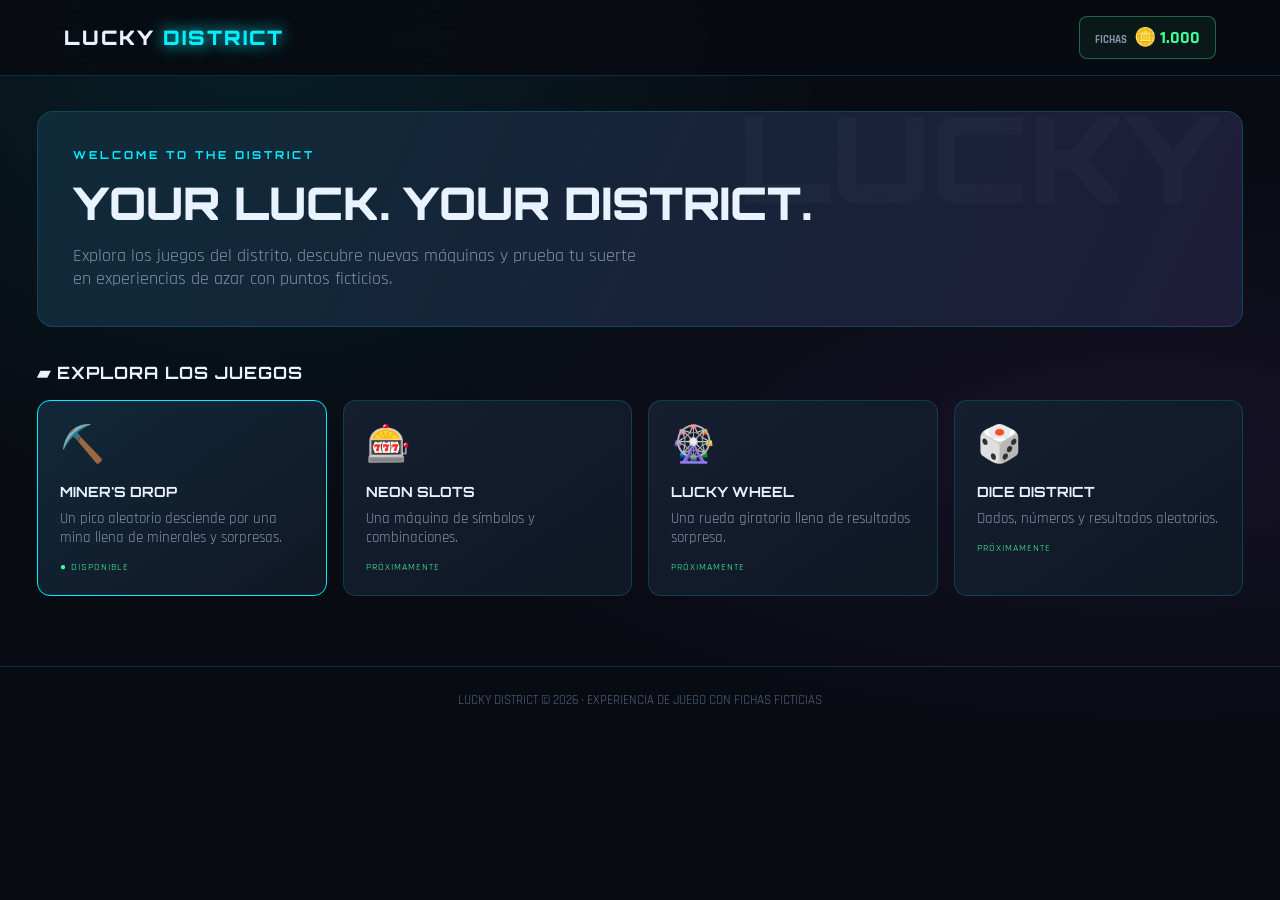
==== index.html @ 7c4874a1 "Create index.html" ====
<!DOCTYPE html>
<html lang="es">
<head>
<meta charset="UTF-8">
<meta name="viewport" content="width=device-width, initial-scale=1.0">
<title>LUCKY DISTRICT</title>
<style>
@import url('https://fonts.googleapis.com/css2?family=Orbitron:wght@400;500;600;700;800;900&family=Rajdhani:wght@400;500;600;700&display=swap');

:root {
  --bg:#080b12;
  --panel:#101725;
  --panel2:#151f30;
  --cyan:#00f0ff;
  --purple:#a855f7;
  --pink:#ff3cac;
  --green:#42ff9e;
  --text:#e9f3ff;
  --muted:#8191a8;
  --border:rgba(0,240,255,.17);
}
*{box-sizing:border-box}
body{
  margin:0;background:var(--bg);color:var(--text);
  font-family:'Rajdhani',sans-serif;min-height:100vh;
  background-image:
    radial-gradient(ellipse at 20% 0%,rgba(0,240,255,.09),transparent 40%),
    radial-gradient(ellipse at 90% 50%,rgba(168,85,247,.09),transparent 45%);
}
button{font-family:inherit;cursor:pointer}
header{
  height:76px;padding:0 5%;display:flex;align-items:center;
  justify-content:space-between;border-bottom:1px solid var(--border);
  background:rgba(8,11,18,.88);position:sticky;top:0;z-index:10;
  backdrop-filter:blur(15px);
}
.logo{font-family:Orbitron;font-size:20px;font-weight:900;letter-spacing:2px}
.logo span{color:var(--cyan);text-shadow:0 0 15px var(--cyan)}
.header-right{display:flex;align-items:center;gap:18px}
.balance{
  border:1px solid rgba(66,255,158,.35);padding:9px 15px;
  border-radius:8px;color:var(--green);font-weight:700;font-size:18px;
  background:rgba(66,255,158,.06)
}
.balance small{color:var(--muted);font-size:11px;margin-right:7px}
main{max-width:1250px;margin:auto;padding:35px 22px 70px}
.hero{
  padding:36px 35px;border:1px solid var(--border);border-radius:16px;
  background:linear-gradient(115deg,rgba(0,240,255,.09),rgba(168,85,247,.09)),
  var(--panel);position:relative;overflow:hidden;
}
.hero:after{
  content:"LUCKY";position:absolute;right:20px;top:-30px;
  font:900 120px Orbitron;color:rgba(255,255,255,.025);
}
.eyebrow{color:var(--cyan);font:700 11px Orbitron;letter-spacing:3px}
h1{font:900 clamp(27px,5vw,45px) Orbitron;margin:13px 0}
.hero p{color:var(--muted);font-size:18px;max-width:570px;margin:0}
.section-title{
  font:700 17px Orbitron;letter-spacing:1px;margin:35px 0 17px;
}
.games{display:grid;grid-template-columns:repeat(auto-fit,minmax(220px,1fr));gap:16px}
.game-card{
  min-height:185px;padding:22px;border-radius:13px;
  background:linear-gradient(145deg,var(--panel2),var(--panel));
  border:1px solid var(--border);transition:.2s;cursor:pointer;
}
.game-card:hover{transform:translateY(-4px);border-color:var(--cyan);box-shadow:0 8px 30px #00f0ff17}
.game-icon{font-size:36px;margin-bottom:15px}
.game-card h3{font:700 14px Orbitron;margin:0 0 9px}
.game-card p{color:var(--muted);font-size:15px;margin:0}
.game-card.active{border-color:var(--cyan);background:linear-gradient(145deg,#112838,#111725)}
.tag{font-size:10px;color:var(--green);letter-spacing:1px;margin-top:14px}
#miner{display:none;margin-top:32px}
.miner-head{
  display:flex;justify-content:space-between;align-items:center;
  flex-wrap:wrap;gap:15px;margin-bottom:20px;
}
.miner-head h2{font:800 23px Orbitron;margin:0}
.back{
  background:transparent;border:1px solid var(--border);color:var(--muted);
  border-radius:7px;padding:9px 15px;font-size:15px;
}
.back:hover{color:white;border-color:var(--cyan)}
.miner-layout{display:grid;grid-template-columns:330px 1fr;gap:18px}
.panel{
  background:var(--panel);border:1px solid var(--border);
  border-radius:13px;padding:20px;
}
.panel h3{font:700 13px Orbitron;letter-spacing:1px;margin:0 0 17px}
label{display:block;color:var(--muted);font-size:15px;margin-bottom:8px}
input{
  width:100%;background:#080e18;border:1px solid var(--border);
  border-radius:7px;padding:12px;color:white;font:700 18px Rajdhani;
  outline:none;margin-bottom:12px;
}
input:focus{border-color:var(--cyan)}
.quick-bets{display:flex;gap:7px;margin-bottom:19px}
.quick-bets button{
  flex:1;background:#192438;color:var(--text);border:1px solid var(--border);
  border-radius:6px;padding:8px 2px;font-weight:700;
}
.quick-bets button:hover{border-color:var(--cyan)}
.pick-list{display:grid;gap:8px}
.pick-option{
  display:flex;align-items:center;gap:11px;padding:10px;
  border:1px solid var(--border);border-radius:8px;background:#0c1320;
}
.pick-option span:first-child{font-size:25px}
.pick-option strong{display:block;font-size:15px}
.pick-option small{color:var(--muted);font-size:12px}
.pick-option .chance{margin-left:auto;color:var(--cyan);font-size:12px}
.start{
  width:100%;border:0;border-radius:8px;padding:15px;margin-top:20px;
  color:#061016;background:linear-gradient(90deg,var(--cyan),#78f7ff);
  font:900 13px Orbitron;letter-spacing:1px;
  box-shadow:0 0 22px rgba(0,240,255,.15);transition:.2s;
}
.start:hover{filter:brightness(1.15);transform:translateY(-2px)}
.start:disabled{opacity:.4;cursor:not-allowed;transform:none}
.mine-panel{min-height:610px;position:relative;overflow:hidden}
.mine-top{display:flex;justify-content:space-between;gap:10px;flex-wrap:wrap}
.mine-status{color:var(--cyan);font:700 11px Orbitron;letter-spacing:1px}
.depth{color:var(--muted);font-size:14px}
.mine{
  max-width:440px;margin:22px auto 0;position:relative;
  height:440px;overflow:hidden;border-radius:10px;
  border:2px solid #283b50;
  background:linear-gradient(90deg,#111a26,#263449 50%,#111a26);
  box-shadow:inset 0 0 45px #000;
}
.mine:before,.mine:after{
  content:"";position:absolute;top:0;bottom:0;width:24px;
  background:repeating-linear-gradient(180deg,#39475a 0 20px,#1a2533 20px 40px);
  z-index:2;opacity:.8;
}
.mine:before{left:0}.mine:after{right:0}
.mine-track{
  position:absolute;left:28px;right:28px;top:0;
  display:flex;flex-direction:column;transition:transform .7s ease;
}
.layer{
  height:61px;flex-shrink:0;display:flex;align-items:center;
  justify-content:space-around;border-bottom:2px solid #0a111c;
  background:linear-gradient(90deg,#273343,#344254,#253243);
  position:relative;font-size:24px;
}
.layer:nth-child(even){background:linear-gradient(90deg,#1d2b3a,#29394b,#1d2b3a)}
.layer.destroyed{animation:breakBlock .35s forwards}
@keyframes breakBlock{
  0%{transform:scale(1);opacity:1}
  40%{transform:scale(1.1);filter:brightness(2)}
  100%{transform:scale(.3) rotate(3deg);opacity:0}
}
.pickaxe{
  position:absolute;z-index:4;left:50%;top:3px;
  transform:translateX(-50%);font-size:39px;
  filter:drop-shadow(0 0 12px var(--cyan));
  transition:top .55s cubic-bezier(.2,.7,.2,1);
}
.pickaxe.digging{animation:dig .22s infinite alternate}
@keyframes dig{from{transform:translateX(-50%) rotate(-20deg)}to{transform:translateX(-50%) rotate(20deg)}}
.mine-bottom{
  position:absolute;bottom:9px;left:0;right:0;text-align:center;
  color:#71839b;font:10px Orbitron;z-index:3;
}
.result{
  text-align:center;margin-top:18px;min-height:82px;
  border:1px solid var(--border);background:#0b1320;
  border-radius:9px;padding:15px;
}
.result strong{display:block;font:700 16px Orbitron;margin-bottom:6px}
.result p{color:var(--muted);margin:0;font-size:15px}
.result.win strong{color:var(--green)}
.result.loss strong{color:var(--pink)}
.stats{display:grid;grid-template-columns:repeat(3,1fr);gap:9px;margin-top:14px}
.stat{padding:12px;background:#0b1320;border:1px solid var(--border);border-radius:8px}
.stat small{display:block;color:var(--muted);font-size:12px}
.stat strong{font:700 16px Orbitron;color:var(--cyan)}
.history{margin-top:17px}
.history-row{display:flex;justify-content:space-between;padding:9px 0;border-bottom:1px solid #202b3b;font-size:14px}
.history-row span:last-child{color:var(--green)}
.notice{font-size:12px;color:var(--muted);margin-top:18px;line-height:1.5}
footer{text-align:center;color:#53647a;font-size:13px;padding:25px;border-top:1px solid var(--border)}
@media(max-width:800px){
  .miner-layout{grid-template-columns:1fr}
  .mine-panel{min-height:580px}
  .mine{height:400px}
  header{padding:0 15px}
  .logo{font-size:15px}
  main{padding:22px 14px 50px}
  .hero{padding:27px 20px}
}
</style>
</head>
<body>
<header>
  <div class="logo">LUCKY <span>DISTRICT</span></div>
  <div class="header-right">
    <div class="balance"><small>FICHAS</small>🪙 <span id="balance">1000</span></div>
  </div>
</header>

<main>
  <section class="hero">
    <div class="eyebrow">WELCOME TO THE DISTRICT</div>
    <h1>YOUR LUCK. YOUR DISTRICT.</h1>
    <p>Explora los juegos del distrito, descubre nuevas máquinas y prueba tu suerte en experiencias de azar con puntos ficticios.</p>
  </section>

  <div id="lobby">
    <div class="section-title">▰ EXPLORA LOS JUEGOS</div>
    <div class="games">
      <div class="game-card active" onclick="openMiner()">
        <div class="game-icon">⛏️</div>
        <h3>MINER'S DROP</h3>
        <p>Un pico aleatorio desciende por una mina llena de minerales y sorpresas.</p>
        <div class="tag">● DISPONIBLE</div>
      </div>
      <div class="game-card">
        <div class="game-icon">🎰</div>
        <h3>NEON SLOTS</h3>
        <p>Una máquina de símbolos y combinaciones.</p>
        <div class="tag">PRÓXIMAMENTE</div>
      </div>
      <div class="game-card">
        <div class="game-icon">🎡</div>
        <h3>LUCKY WHEEL</h3>
        <p>Una rueda giratoria llena de resultados sorpresa.</p>
        <div class="tag">PRÓXIMAMENTE</div>
      </div>
      <div class="game-card">
        <div class="game-icon">🎲</div>
        <h3>DICE DISTRICT</h3>
        <p>Dados, números y resultados aleatorios.</p>
        <div class="tag">PRÓXIMAMENTE</div>
      </div>
    </div>
  </div>

  <section id="miner">
    <div class="miner-head">
      <h2>⛏️ MINER'S DROP</h2>
      <button class="back" onclick="closeMiner()">← VOLVER AL LOBBY</button>
    </div>

    <div class="miner-layout">
      <aside class="panel">
        <h3>01 / CONFIGURACIÓN</h3>
        <label for="stake">Cantidad de fichas de la ronda</label>
        <input id="stake" type="number" min="1" max="1000" value="50">
        <div class="quick-bets">
          <button onclick="setStake(10)">10</button>
          <button onclick="setStake(50)">50</button>
          <button onclick="setStake(100)">100</button>
          <button onclick="setStake(250)">250</button>
        </div>

        <h3>02 / LOS CINCO PICOS</h3>
        <div class="pick-list">
          <div class="pick-option">
            <span>🪓</span><div><strong>PIEDRA</strong><small>Equilibrado</small></div>
            <span class="chance">×1.0</span>
          </div>
          <div class="pick-option">
            <span>⛏️</span><div><strong>HIERRO</strong><small>Buen alcance</small></div>
            <span class="chance">×1.2</span>
          </div>
          <div class="pick-option">
            <span>🔱</span><div><strong>ORO</strong><small>Más profundidad</small></div>
            <span class="chance">×1.5</span>
          </div>
          <div class="pick-option">
            <span>💎</span><div><strong>DIAMANTE</strong><small>Gran alcance</small></div>
            <span class="chance">×1.8</span>
          </div>
          <div class="pick-option">
            <span>⚡</span><div><strong>NEÓN</strong><small>El más profundo</small></div>
            <span class="chance">×2.0</span>
          </div>
        </div>

        <button class="start" id="startBtn" onclick="startGame()">LANZAR EL PICO ⛏️</button>
        <p class="notice">Los cinco picos se seleccionan al azar. Sus características afectan la profundidad y el resultado de la ronda. Las fichas son puntos ficticios sin valor monetario, compra ni canje.</p>
      </aside>

      <section class="panel mine-panel">
        <div class="mine-top">
          <div class="mine-status" id="mineStatus">● MINA EN ESPERA</div>
          <div class="depth" id="depth">PROFUNDIDAD: 0 M</div>
        </div>

        <div class="mine" id="mine">
          <div class="mine-track" id="mineTrack"></div>
          <div class="pickaxe" id="pickaxe">⛏️</div>
          <div class="mine-bottom">▼ ZONA PROFUNDA ▼</div>
        </div>

        <div class="result" id="result">
          <strong>LA MINA TE ESPERA</strong>
          <p>Configura tus fichas y lanza uno de los cinco picos.</p>
        </div>

        <div class="stats">
          <div class="stat"><small>PIEDRAS ROTAS</small><strong id="broken">0</strong></div>
          <div class="stat"><small>MINERALES</small><strong id="found">0</strong></div>
          <div class="stat"><small>RECOMPENSA</small><strong id="reward">0</strong></div>
        </div>

        <div class="history">
          <h3 style="margin-top:20px">ÚLTIMAS RONDAS</h3>
          <div id="history"><div class="history-row"><span>Esperando primera ronda...</span><span>—</span></div></div>
        </div>
      </section>
    </div>
  </section>
</main>

<footer>
  LUCKY DISTRICT © 2026 · EXPERIENCIA DE JUEGO CON FICHAS FICTICIAS
</footer>

<script>
const $ = id => document.getElementById(id);

const pickaxes = [
  {name:"PIEDRA",icon:"🪓",depth:5,multiplier:1.0},
  {name:"HIERRO",icon:"⛏️",depth:7,multiplier:1.2},
  {name:"ORO",icon:"🔱",depth:9,multiplier:1.5},
  {name:"DIAMANTE",icon:"💎",depth:11,multiplier:1.8},
  {name:"NEÓN",icon:"⚡",depth:12,multiplier:2.0}
];

// Los valores son puntos ficticios del juego.
const minerals = [
  {name:"CARBÓN",icon:"⚫",value:5},
  {name:"COBRE",icon:"🟠",value:10},
  {name:"HIERRO",icon:"🩶",value:18},
  {name:"ORO",icon:"🟡",value:35},
  {name:"ESMERALDA",icon:"🟢",value:65},
  {name:"DIAMANTE",icon:"💎",value:110},
  {name:"CRISTAL NEÓN",icon:"💠",value:180}
];

let balance = Number(localStorage.getItem("ld_balance")) || 1000;
let history = JSON.parse(localStorage.getItem("ld_history") || "[]");
let busy = false;

function save(){
  localStorage.setItem("ld_balance",balance);
  localStorage.setItem("ld_history",JSON.stringify(history.slice(0,8)));
  $("balance").textContent = balance.toLocaleString("es-CL");
}

function openMiner(){
  $("lobby").style.display="none";
  $("miner").style.display="block";
  window.scrollTo({top:0,behavior:"smooth"});
  createMine();
}

function closeMiner(){
  if(busy)return;
  $("miner").style.display="none";
  $("lobby").style.display="block";
}

function setStake(value){
  $("stake").value=value;
}

function createMine(){
  const track=$("mineTrack");
  track.innerHTML="";
  for(let i=0;i<12;i++){
    const block=document.createElement("div");
    block.className="layer";
    block.id="block"+i;
    block.innerHTML='<span>🪨</span><span>🪨</span><span>🪨</span>';
    track.appendChild(block);
  }
  $("pickaxe").style.top="3px";
  $("pickaxe").classList.remove("digging");
}

function randomMineral(depth){
  // Los minerales de mayor valor aparecen con más frecuencia
  // conforme aumenta la profundidad.
  const pools=[
    [0,0,1,1,2],
    [0,1,1,2,2,3],
    [1,2,2,3,3,4],
    [2,3,3,4,4,5],
    [3,4,4,5,5,6],
    [4,5,5,6,6,6]
  ];
  const pool=pools[Math.min(5,Math.floor(depth/2))];
  return minerals[pool[Math.floor(Math.random()*pool.length)]];
}

function wait(ms){
  return new Promise(resolve=>setTimeout(resolve,ms));
}

async function startGame(){
  if(busy)return;

  const stake=Math.floor(Number($("stake").value));
  if(!Number.isFinite(stake)||stake<1){
    showResult("CANTIDAD NO VÁLIDA","Introduce una cantidad de fichas válida.","loss");
    return;
  }
  if(stake>balance){
    showResult("FICHAS INSUFICIENTES","No tienes suficientes puntos ficticios para esta ronda.","loss");
    return;
  }

  busy=true;
  $("startBtn").disabled=true;
  balance-=stake;
  save();

  createMine();
  $("broken").textContent="0";
  $("found").textContent="0";
  $("reward").textContent="0";
  $("depth").textContent="PROFUNDIDAD: 0 M";
  $("mineStatus").textContent="● SELECCIONANDO PICO...";
  showResult("¡EL PICO ESTÁ EN CAMINO!","La selección se está realizando al azar.","");

  await wait(850);

  const pick=pickaxes[Math.floor(Math.random()*pickaxes.length)];
  const pickaxe=$("pickaxe");
  pickaxe.textContent=pick.icon;
  pickaxe.classList.add("digging");

  $("mineStatus").textContent="● PICO: "+pick.name;
  showResult(pick.name+" SELECCIONADO", "Profundidad máxima estimada: "+pick.depth+" bloques.","");

  await wait(700);

  let total=0;
  let found=0;
  let broken=0;
  const maxDepth=pick.depth;

  for(let i=0;i<maxDepth;i++){
    $("depth").textContent="PROFUNDIDAD: "+((i+1)*10)+" M";
    pickaxe.style.top=(i*61+5)+"px";

    await wait(580);

    const block=$("block"+i);
    if(!block)break;

    const isMineral=Math.random()<Math.min(.78,.32+i*.045);
    if(isMineral){
      const mineral=randomMineral(i);
      total+=Math.round(mineral.value*pick.multiplier);
      found++;
      block.innerHTML='<span>'+mineral.icon+'</span><span>'+mineral.icon+'</span><span>'+mineral.icon+'</span>';
      showResult(mineral.name+" ENCONTRADO", "+"+Math.round(mineral.value*pick.multiplier)+" fichas ficticias","win");
    }else{
      block.innerHTML='<span>🪨</span><span>💥</span><span>🪨</span>';
      showResult("ROCA DESTRUIDA","No se encontraron minerales en este bloque.","");
    }

    block.classList.add("destroyed");
    broken++;
    $("broken").textContent=broken;
    $("found").textContent=found;
    $("reward").textContent=total.toLocaleString("es-CL");

    // Desplaza la mina para mantener visible el pico.
    const shift=Math.max(0,(i-4)*61);
    $("mineTrack").style.transform="translateY(-"+shift+"px)";
    pickaxe.style.top=(Math.min(i,5)*61+5)+"px";

    await wait(350);
  }

  pickaxe.classList.remove("digging");
  $("mineStatus").textContent="● RONDA FINALIZADA";

  balance+=total;
  save();

  const difference=total-stake;
  const outcome=difference>=0?"win":"loss";
  const message=difference>=0
    ?"Terminaste la ronda con un resultado positivo."
    :"La recompensa fue menor que las fichas utilizadas.";

  showResult(
    difference>=0?"¡BUENA EXCAVACIÓN!":"RONDA FINALIZADA",
    message+" Resultado neto: "+(difference>0?"+":"")+difference+" fichas.",
    outcome
  );

  history.unshift({
    pick:pick.name,
    reward:total,
    stake:stake,
    difference:difference
  });
  history=history.slice(0,8);
  localStorage.setItem("ld_history",JSON.stringify(history));
  renderHistory();

  $("startBtn").disabled=false;
  busy=false;
}

function showResult(title,message,type){
  const box=$("result");
  box.className="result "+type;
  box.innerHTML="";
  const strong=document.createElement("strong");
  strong.textContent=title;
  const p=document.createElement("p");
  p.textContent=message;
  box.append(strong,p);
}

function renderHistory(){
  const container=$("history");
  container.innerHTML="";
  if(history.length===0){
    container.textContent="Todavía no hay rondas.";
    return;
  }
  history.forEach(item=>{
    const row=document.createElement("div");
    row.className="history-row";
    const left=document.createElement("span");
    left.textContent=item.pick+" · "+item.stake+" fichas";
    const right=document.createElement("span");
    right.textContent=(item.difference>0?"+":"")+item.difference;
    right.style.color=item.difference>=0?"var(--green)":"var(--pink)";
    row.append(left,right);
    container.appendChild(row);
  });
}

save();
renderHistory();
</script>
</body>
</html>
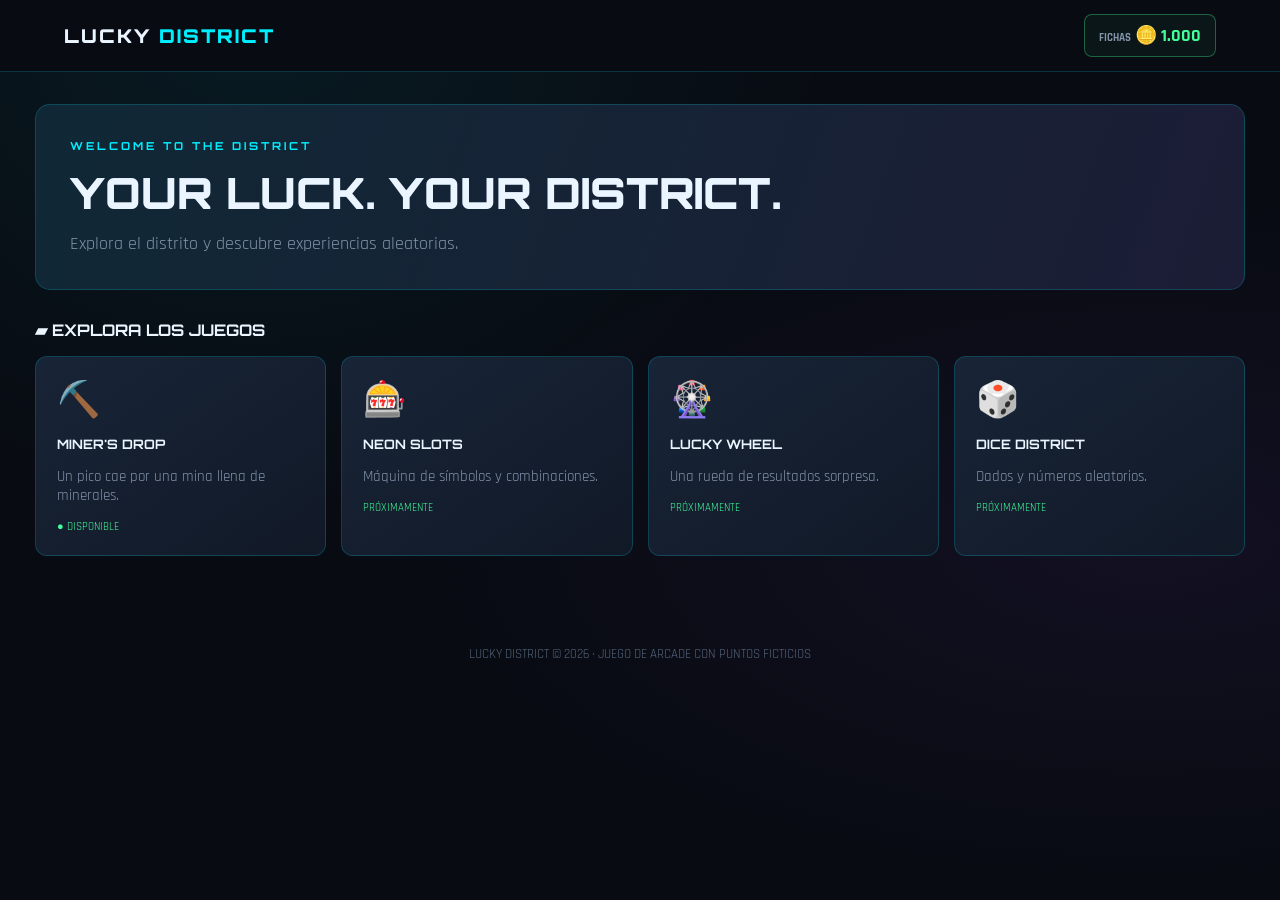
==== commit a1681510: "Update index.html" ====
--- a/index.html
+++ b/index.html
@@ -3,545 +3,516 @@
 <html lang="es">
 <head>
 <meta charset="UTF-8">
-<meta name="viewport" content="width=device-width, initial-scale=1.0">
-<title>LUCKY DISTRICT</title>
+<meta name="viewport" content="width=device-width, initial-scale=1">
+<title>LUCKY DISTRICT — MINER'S DROP</title>
 <style>
-@import url('https://fonts.googleapis.com/css2?family=Orbitron:wght@400;500;600;700;800;900&family=Rajdhani:wght@400;500;600;700&display=swap');
-
-:root {
-  --bg:#080b12;
-  --panel:#101725;
-  --panel2:#151f30;
-  --cyan:#00f0ff;
-  --purple:#a855f7;
-  --pink:#ff3cac;
-  --green:#42ff9e;
-  --text:#e9f3ff;
-  --muted:#8191a8;
-  --border:rgba(0,240,255,.17);
+@import url('https://fonts.googleapis.com/css2?family=Orbitron:wght@500;700;900&family=Rajdhani:wght@500;600;700&display=swap');
+
+:root{
+ --bg:#080b12;--panel:#111927;--panel2:#182437;
+ --cyan:#00efff;--purple:#a855f7;--green:#43ff9c;
+ --pink:#ff397b;--text:#eaf5ff;--muted:#8293aa;
+ --border:rgba(0,239,255,.18);
 }
 *{box-sizing:border-box}
 body{
-  margin:0;background:var(--bg);color:var(--text);
-  font-family:'Rajdhani',sans-serif;min-height:100vh;
-  background-image:
-    radial-gradient(ellipse at 20% 0%,rgba(0,240,255,.09),transparent 40%),
-    radial-gradient(ellipse at 90% 50%,rgba(168,85,247,.09),transparent 45%);
+ margin:0;background:var(--bg);color:var(--text);
+ font-family:Rajdhani,sans-serif;
+ background-image:radial-gradient(ellipse at 20% 0%,#00efff12,transparent 40%),
+ radial-gradient(ellipse at 90% 60%,#a855f712,transparent 45%);
+ min-height:100vh
 }
 button{font-family:inherit;cursor:pointer}
 header{
-  height:76px;padding:0 5%;display:flex;align-items:center;
-  justify-content:space-between;border-bottom:1px solid var(--border);
-  background:rgba(8,11,18,.88);position:sticky;top:0;z-index:10;
-  backdrop-filter:blur(15px);
-}
-.logo{font-family:Orbitron;font-size:20px;font-weight:900;letter-spacing:2px}
-.logo span{color:var(--cyan);text-shadow:0 0 15px var(--cyan)}
-.header-right{display:flex;align-items:center;gap:18px}
+ height:72px;padding:0 5%;display:flex;align-items:center;
+ justify-content:space-between;border-bottom:1px solid var(--border);
+ background:#080b12ed;position:sticky;top:0;z-index:10
+}
+.logo{font:900 19px Orbitron;letter-spacing:2px}
+.logo span{color:var(--cyan)}
 .balance{
-  border:1px solid rgba(66,255,158,.35);padding:9px 15px;
-  border-radius:8px;color:var(--green);font-weight:700;font-size:18px;
-  background:rgba(66,255,158,.06)
-}
-.balance small{color:var(--muted);font-size:11px;margin-right:7px}
-main{max-width:1250px;margin:auto;padding:35px 22px 70px}
+ color:var(--green);background:#43ff9c0c;
+ border:1px solid #43ff9c55;padding:9px 14px;border-radius:8px;
+ font-weight:700;font-size:18px
+}
+.balance small{font-size:11px;color:var(--muted)}
+main{max-width:1250px;margin:auto;padding:32px 20px 65px}
 .hero{
-  padding:36px 35px;border:1px solid var(--border);border-radius:16px;
-  background:linear-gradient(115deg,rgba(0,240,255,.09),rgba(168,85,247,.09)),
-  var(--panel);position:relative;overflow:hidden;
-}
-.hero:after{
-  content:"LUCKY";position:absolute;right:20px;top:-30px;
-  font:900 120px Orbitron;color:rgba(255,255,255,.025);
-}
-.eyebrow{color:var(--cyan);font:700 11px Orbitron;letter-spacing:3px}
-h1{font:900 clamp(27px,5vw,45px) Orbitron;margin:13px 0}
-.hero p{color:var(--muted);font-size:18px;max-width:570px;margin:0}
-.section-title{
-  font:700 17px Orbitron;letter-spacing:1px;margin:35px 0 17px;
-}
-.games{display:grid;grid-template-columns:repeat(auto-fit,minmax(220px,1fr));gap:16px}
+ padding:34px;border:1px solid var(--border);border-radius:15px;
+ background:linear-gradient(110deg,#00efff12,#a855f712),var(--panel);
+}
+.eyebrow{font:700 11px Orbitron;color:var(--cyan);letter-spacing:3px}
+h1{font:900 clamp(25px,5vw,43px) Orbitron;margin:13px 0}
+.hero p{color:var(--muted);font-size:18px;margin:0}
+.section-title{font:700 16px Orbitron;margin:30px 0 16px}
+.games{display:grid;grid-template-columns:repeat(auto-fit,minmax(210px,1fr));gap:15px}
 .game-card{
-  min-height:185px;padding:22px;border-radius:13px;
-  background:linear-gradient(145deg,var(--panel2),var(--panel));
-  border:1px solid var(--border);transition:.2s;cursor:pointer;
-}
-.game-card:hover{transform:translateY(-4px);border-color:var(--cyan);box-shadow:0 8px 30px #00f0ff17}
-.game-icon{font-size:36px;margin-bottom:15px}
-.game-card h3{font:700 14px Orbitron;margin:0 0 9px}
-.game-card p{color:var(--muted);font-size:15px;margin:0}
-.game-card.active{border-color:var(--cyan);background:linear-gradient(145deg,#112838,#111725)}
-.tag{font-size:10px;color:var(--green);letter-spacing:1px;margin-top:14px}
-#miner{display:none;margin-top:32px}
-.miner-head{
-  display:flex;justify-content:space-between;align-items:center;
-  flex-wrap:wrap;gap:15px;margin-bottom:20px;
-}
-.miner-head h2{font:800 23px Orbitron;margin:0}
-.back{
-  background:transparent;border:1px solid var(--border);color:var(--muted);
-  border-radius:7px;padding:9px 15px;font-size:15px;
-}
-.back:hover{color:white;border-color:var(--cyan)}
-.miner-layout{display:grid;grid-template-columns:330px 1fr;gap:18px}
-.panel{
-  background:var(--panel);border:1px solid var(--border);
-  border-radius:13px;padding:20px;
-}
-.panel h3{font:700 13px Orbitron;letter-spacing:1px;margin:0 0 17px}
-label{display:block;color:var(--muted);font-size:15px;margin-bottom:8px}
+ background:linear-gradient(145deg,var(--panel2),var(--panel));
+ border:1px solid var(--border);border-radius:12px;padding:21px;
+ cursor:pointer;transition:.2s;min-height:170px
+}
+.game-card:hover{border-color:var(--cyan);transform:translateY(-3px)}
+.game-icon{font-size:35px;margin-bottom:13px}
+.game-card h3{font:700 13px Orbitron}
+.game-card p{color:var(--muted);font-size:15px}
+.tag{color:var(--green);font-size:11px}
+#miner{display:none;margin-top:30px}
+.miner-head{display:flex;justify-content:space-between;align-items:center;gap:12px;margin-bottom:18px}
+.miner-head h2{font:700 22px Orbitron}
+.back{background:none;border:1px solid var(--border);color:var(--muted);padding:9px 13px;border-radius:7px}
+.layout{display:grid;grid-template-columns:320px 1fr;gap:17px}
+.panel{background:var(--panel);border:1px solid var(--border);border-radius:12px;padding:19px}
+.panel h3{font:700 12px Orbitron;letter-spacing:1px;margin:0 0 15px}
+label{display:block;color:var(--muted);margin-bottom:7px}
 input{
-  width:100%;background:#080e18;border:1px solid var(--border);
-  border-radius:7px;padding:12px;color:white;font:700 18px Rajdhani;
-  outline:none;margin-bottom:12px;
-}
-input:focus{border-color:var(--cyan)}
-.quick-bets{display:flex;gap:7px;margin-bottom:19px}
-.quick-bets button{
-  flex:1;background:#192438;color:var(--text);border:1px solid var(--border);
-  border-radius:6px;padding:8px 2px;font-weight:700;
-}
-.quick-bets button:hover{border-color:var(--cyan)}
+ width:100%;padding:12px;background:#080e18;color:white;
+ border:1px solid var(--border);border-radius:7px;
+ font:700 18px Rajdhani;margin-bottom:10px
+}
+.quick{display:flex;gap:6px;margin-bottom:20px}
+.quick button{flex:1;background:#1a2639;color:white;border:1px solid var(--border);padding:8px;border-radius:6px}
 .pick-list{display:grid;gap:8px}
-.pick-option{
-  display:flex;align-items:center;gap:11px;padding:10px;
-  border:1px solid var(--border);border-radius:8px;background:#0c1320;
-}
-.pick-option span:first-child{font-size:25px}
-.pick-option strong{display:block;font-size:15px}
-.pick-option small{color:var(--muted);font-size:12px}
-.pick-option .chance{margin-left:auto;color:var(--cyan);font-size:12px}
+.pick{
+ display:grid;grid-template-columns:34px 1fr auto;align-items:center;
+ gap:8px;padding:10px;background:#0c1420;border:1px solid var(--border);border-radius:7px
+}
+.pick .icon{font-size:25px}
+.pick strong{display:block;font-size:14px}
+.pick small{font-size:11px;color:var(--muted)}
+.pick .odds{text-align:right;color:var(--cyan);font-size:13px}
 .start{
-  width:100%;border:0;border-radius:8px;padding:15px;margin-top:20px;
-  color:#061016;background:linear-gradient(90deg,var(--cyan),#78f7ff);
-  font:900 13px Orbitron;letter-spacing:1px;
-  box-shadow:0 0 22px rgba(0,240,255,.15);transition:.2s;
-}
-.start:hover{filter:brightness(1.15);transform:translateY(-2px)}
-.start:disabled{opacity:.4;cursor:not-allowed;transform:none}
-.mine-panel{min-height:610px;position:relative;overflow:hidden}
-.mine-top{display:flex;justify-content:space-between;gap:10px;flex-wrap:wrap}
-.mine-status{color:var(--cyan);font:700 11px Orbitron;letter-spacing:1px}
+ width:100%;padding:15px;margin-top:20px;border:0;border-radius:7px;
+ background:linear-gradient(90deg,var(--cyan),#8af8ff);
+ color:#061016;font:900 12px Orbitron;letter-spacing:1px
+}
+.start:disabled{opacity:.4;cursor:not-allowed}
+.notice{font-size:12px;color:var(--muted);line-height:1.5}
+.mine-panel{min-height:660px;overflow:hidden}
+.topline{display:flex;justify-content:space-between;gap:10px;flex-wrap:wrap}
+.status{font:700 11px Orbitron;color:var(--cyan)}
 .depth{color:var(--muted);font-size:14px}
 .mine{
-  max-width:440px;margin:22px auto 0;position:relative;
-  height:440px;overflow:hidden;border-radius:10px;
-  border:2px solid #283b50;
-  background:linear-gradient(90deg,#111a26,#263449 50%,#111a26);
-  box-shadow:inset 0 0 45px #000;
+ height:445px;max-width:440px;margin:20px auto 0;
+ position:relative;overflow:hidden;border:2px solid #34445b;
+ border-radius:8px;
+ background:linear-gradient(90deg,#121e2d,#26384d 50%,#121e2d);
+ box-shadow:inset 0 0 45px #000
 }
 .mine:before,.mine:after{
-  content:"";position:absolute;top:0;bottom:0;width:24px;
-  background:repeating-linear-gradient(180deg,#39475a 0 20px,#1a2533 20px 40px);
-  z-index:2;opacity:.8;
+ content:"";position:absolute;top:0;bottom:0;width:24px;z-index:4;
+ background:repeating-linear-gradient(180deg,#43536a 0 18px,#1c2939 18px 38px)
 }
 .mine:before{left:0}.mine:after{right:0}
-.mine-track{
-  position:absolute;left:28px;right:28px;top:0;
-  display:flex;flex-direction:column;transition:transform .7s ease;
+.track{
+ position:absolute;left:27px;right:27px;top:0;
+ display:flex;flex-direction:column;transition:transform .4s
 }
 .layer{
-  height:61px;flex-shrink:0;display:flex;align-items:center;
-  justify-content:space-around;border-bottom:2px solid #0a111c;
-  background:linear-gradient(90deg,#273343,#344254,#253243);
-  position:relative;font-size:24px;
-}
-.layer:nth-child(even){background:linear-gradient(90deg,#1d2b3a,#29394b,#1d2b3a)}
-.layer.destroyed{animation:breakBlock .35s forwards}
-@keyframes breakBlock{
-  0%{transform:scale(1);opacity:1}
-  40%{transform:scale(1.1);filter:brightness(2)}
-  100%{transform:scale(.3) rotate(3deg);opacity:0}
+ height:64px;flex-shrink:0;display:flex;align-items:center;
+ justify-content:space-around;font-size:25px;
+ background:linear-gradient(90deg,#28394d,#3a4a5c,#28394d);
+ border-bottom:3px solid #0b1420;position:relative
+}
+.layer:nth-child(even){background:linear-gradient(90deg,#1b2a3a,#304155,#1b2a3a)}
+.layer.hit{animation:hit .24s ease}
+.layer.destroyed{animation:destroy .45s forwards}
+@keyframes hit{
+ 0%{filter:brightness(1);transform:translateX(0)}
+ 35%{filter:brightness(2);transform:translateX(-5px)}
+ 70%{transform:translateX(5px)}
+ 100%{transform:translateX(0)}
+}
+@keyframes destroy{
+ 0%{opacity:1;transform:scale(1)}
+ 100%{opacity:0;transform:scale(.4) rotate(5deg)}
 }
 .pickaxe{
-  position:absolute;z-index:4;left:50%;top:3px;
-  transform:translateX(-50%);font-size:39px;
-  filter:drop-shadow(0 0 12px var(--cyan));
-  transition:top .55s cubic-bezier(.2,.7,.2,1);
-}
-.pickaxe.digging{animation:dig .22s infinite alternate}
-@keyframes dig{from{transform:translateX(-50%) rotate(-20deg)}to{transform:translateX(-50%) rotate(20deg)}}
-.mine-bottom{
-  position:absolute;bottom:9px;left:0;right:0;text-align:center;
-  color:#71839b;font:10px Orbitron;z-index:3;
-}
+ position:absolute;z-index:5;top:5px;left:50%;
+ transform:translateX(-50%);font-size:39px;
+ filter:drop-shadow(0 0 12px var(--cyan));
+ transition:top .45s cubic-bezier(.2,.7,.2,1)
+}
+.pickaxe.bounce{animation:bounce .45s ease-out}
+@keyframes bounce{
+ 0%{transform:translateX(-50%) translateY(0) rotate(0)}
+ 30%{transform:translateX(-50%) translateY(-27px) rotate(-22deg)}
+ 65%{transform:translateX(-50%) translateY(3px) rotate(15deg)}
+ 100%{transform:translateX(-50%) translateY(0) rotate(0)}
+}
+.mine-bottom{position:absolute;bottom:8px;left:0;right:0;text-align:center;font:10px Orbitron;color:#8394a9;z-index:3}
+.hp-wrap{max-width:440px;margin:12px auto 0}
+.hp-label{display:flex;justify-content:space-between;font-size:13px;color:var(--muted);margin-bottom:6px}
+.hp-bar{height:9px;background:#283344;border-radius:10px;overflow:hidden}
+.hp-fill{height:100%;width:100%;background:var(--green);transition:width .3s,background .3s}
 .result{
-  text-align:center;margin-top:18px;min-height:82px;
-  border:1px solid var(--border);background:#0b1320;
-  border-radius:9px;padding:15px;
-}
-.result strong{display:block;font:700 16px Orbitron;margin-bottom:6px}
+ text-align:center;padding:15px;margin-top:17px;
+ background:#0b1420;border:1px solid var(--border);border-radius:8px;min-height:75px
+}
+.result strong{display:block;font:700 15px Orbitron;margin-bottom:6px}
 .result p{color:var(--muted);margin:0;font-size:15px}
 .result.win strong{color:var(--green)}
 .result.loss strong{color:var(--pink)}
-.stats{display:grid;grid-template-columns:repeat(3,1fr);gap:9px;margin-top:14px}
-.stat{padding:12px;background:#0b1320;border:1px solid var(--border);border-radius:8px}
-.stat small{display:block;color:var(--muted);font-size:12px}
-.stat strong{font:700 16px Orbitron;color:var(--cyan)}
-.history{margin-top:17px}
-.history-row{display:flex;justify-content:space-between;padding:9px 0;border-bottom:1px solid #202b3b;font-size:14px}
-.history-row span:last-child{color:var(--green)}
-.notice{font-size:12px;color:var(--muted);margin-top:18px;line-height:1.5}
-footer{text-align:center;color:#53647a;font-size:13px;padding:25px;border-top:1px solid var(--border)}
+.stats{display:grid;grid-template-columns:repeat(4,1fr);gap:8px;margin-top:12px}
+.stat{background:#0b1420;border:1px solid var(--border);padding:10px;border-radius:7px}
+.stat small{display:block;color:var(--muted);font-size:11px}
+.stat strong{font:700 15px Orbitron;color:var(--cyan)}
+.history{margin-top:20px}
+.history-row{display:flex;justify-content:space-between;padding:8px 0;border-bottom:1px solid #263246;font-size:14px}
+footer{text-align:center;color:#53647a;padding:25px;font-size:13px}
 @media(max-width:800px){
-  .miner-layout{grid-template-columns:1fr}
-  .mine-panel{min-height:580px}
-  .mine{height:400px}
-  header{padding:0 15px}
-  .logo{font-size:15px}
-  main{padding:22px 14px 50px}
-  .hero{padding:27px 20px}
+ .layout{grid-template-columns:1fr}
+ header{padding:0 15px}
+ main{padding:20px 13px}
+ .hero{padding:24px}
+ .stats{grid-template-columns:repeat(2,1fr)}
 }
 </style>
 </head>
 <body>
+
 <header>
-  <div class="logo">LUCKY <span>DISTRICT</span></div>
-  <div class="header-right">
-    <div class="balance"><small>FICHAS</small>🪙 <span id="balance">1000</span></div>
+ <div class="logo">LUCKY <span>DISTRICT</span></div>
+ <div class="balance"><small>FICHAS</small> 🪙 <span id="balance">1000</span></div>
+</header>
+
+<main>
+ <section class="hero">
+  <div class="eyebrow">WELCOME TO THE DISTRICT</div>
+  <h1>YOUR LUCK. YOUR DISTRICT.</h1>
+  <p>Explora el distrito y descubre experiencias aleatorias.</p>
+ </section>
+
+ <section id="lobby">
+  <div class="section-title">▰ EXPLORA LOS JUEGOS</div>
+  <div class="games">
+   <div class="game-card" onclick="openMiner()">
+    <div class="game-icon">⛏️</div>
+    <h3>MINER'S DROP</h3>
+    <p>Un pico cae por una mina llena de minerales.</p>
+    <div class="tag">● DISPONIBLE</div>
+   </div>
+   <div class="game-card"><div class="game-icon">🎰</div><h3>NEON SLOTS</h3><p>Máquina de símbolos y combinaciones.</p><div class="tag">PRÓXIMAMENTE</div></div>
+   <div class="game-card"><div class="game-icon">🎡</div><h3>LUCKY WHEEL</h3><p>Una rueda de resultados sorpresa.</p><div class="tag">PRÓXIMAMENTE</div></div>
+   <div class="game-card"><div class="game-icon">🎲</div><h3>DICE DISTRICT</h3><p>Dados y números aleatorios.</p><div class="tag">PRÓXIMAMENTE</div></div>
   </div>
-</header>
-
-<main>
-  <section class="hero">
-    <div class="eyebrow">WELCOME TO THE DISTRICT</div>
-    <h1>YOUR LUCK. YOUR DISTRICT.</h1>
-    <p>Explora los juegos del distrito, descubre nuevas máquinas y prueba tu suerte en experiencias de azar con puntos ficticios.</p>
-  </section>
-
-  <div id="lobby">
-    <div class="section-title">▰ EXPLORA LOS JUEGOS</div>
-    <div class="games">
-      <div class="game-card active" onclick="openMiner()">
-        <div class="game-icon">⛏️</div>
-        <h3>MINER'S DROP</h3>
-        <p>Un pico aleatorio desciende por una mina llena de minerales y sorpresas.</p>
-        <div class="tag">● DISPONIBLE</div>
-      </div>
-      <div class="game-card">
-        <div class="game-icon">🎰</div>
-        <h3>NEON SLOTS</h3>
-        <p>Una máquina de símbolos y combinaciones.</p>
-        <div class="tag">PRÓXIMAMENTE</div>
-      </div>
-      <div class="game-card">
-        <div class="game-icon">🎡</div>
-        <h3>LUCKY WHEEL</h3>
-        <p>Una rueda giratoria llena de resultados sorpresa.</p>
-        <div class="tag">PRÓXIMAMENTE</div>
-      </div>
-      <div class="game-card">
-        <div class="game-icon">🎲</div>
-        <h3>DICE DISTRICT</h3>
-        <p>Dados, números y resultados aleatorios.</p>
-        <div class="tag">PRÓXIMAMENTE</div>
-      </div>
-    </div>
+ </section>
+
+ <section id="miner">
+  <div class="miner-head">
+   <h2>⛏️ MINER'S DROP</h2>
+   <button class="back" onclick="closeMiner()">← VOLVER</button>
   </div>
 
-  <section id="miner">
-    <div class="miner-head">
-      <h2>⛏️ MINER'S DROP</h2>
-      <button class="back" onclick="closeMiner()">← VOLVER AL LOBBY</button>
-    </div>
-
-    <div class="miner-layout">
-      <aside class="panel">
-        <h3>01 / CONFIGURACIÓN</h3>
-        <label for="stake">Cantidad de fichas de la ronda</label>
-        <input id="stake" type="number" min="1" max="1000" value="50">
-        <div class="quick-bets">
-          <button onclick="setStake(10)">10</button>
-          <button onclick="setStake(50)">50</button>
-          <button onclick="setStake(100)">100</button>
-          <button onclick="setStake(250)">250</button>
-        </div>
-
-        <h3>02 / LOS CINCO PICOS</h3>
-        <div class="pick-list">
-          <div class="pick-option">
-            <span>🪓</span><div><strong>PIEDRA</strong><small>Equilibrado</small></div>
-            <span class="chance">×1.0</span>
-          </div>
-          <div class="pick-option">
-            <span>⛏️</span><div><strong>HIERRO</strong><small>Buen alcance</small></div>
-            <span class="chance">×1.2</span>
-          </div>
-          <div class="pick-option">
-            <span>🔱</span><div><strong>ORO</strong><small>Más profundidad</small></div>
-            <span class="chance">×1.5</span>
-          </div>
-          <div class="pick-option">
-            <span>💎</span><div><strong>DIAMANTE</strong><small>Gran alcance</small></div>
-            <span class="chance">×1.8</span>
-          </div>
-          <div class="pick-option">
-            <span>⚡</span><div><strong>NEÓN</strong><small>El más profundo</small></div>
-            <span class="chance">×2.0</span>
-          </div>
-        </div>
-
-        <button class="start" id="startBtn" onclick="startGame()">LANZAR EL PICO ⛏️</button>
-        <p class="notice">Los cinco picos se seleccionan al azar. Sus características afectan la profundidad y el resultado de la ronda. Las fichas son puntos ficticios sin valor monetario, compra ni canje.</p>
-      </aside>
-
-      <section class="panel mine-panel">
-        <div class="mine-top">
-          <div class="mine-status" id="mineStatus">● MINA EN ESPERA</div>
-          <div class="depth" id="depth">PROFUNDIDAD: 0 M</div>
-        </div>
-
-        <div class="mine" id="mine">
-          <div class="mine-track" id="mineTrack"></div>
-          <div class="pickaxe" id="pickaxe">⛏️</div>
-          <div class="mine-bottom">▼ ZONA PROFUNDA ▼</div>
-        </div>
-
-        <div class="result" id="result">
-          <strong>LA MINA TE ESPERA</strong>
-          <p>Configura tus fichas y lanza uno de los cinco picos.</p>
-        </div>
-
-        <div class="stats">
-          <div class="stat"><small>PIEDRAS ROTAS</small><strong id="broken">0</strong></div>
-          <div class="stat"><small>MINERALES</small><strong id="found">0</strong></div>
-          <div class="stat"><small>RECOMPENSA</small><strong id="reward">0</strong></div>
-        </div>
-
-        <div class="history">
-          <h3 style="margin-top:20px">ÚLTIMAS RONDAS</h3>
-          <div id="history"><div class="history-row"><span>Esperando primera ronda...</span><span>—</span></div></div>
-        </div>
-      </section>
-    </div>
-  </section>
+  <div class="layout">
+   <aside class="panel">
+    <h3>01 / FICHAS DE JUEGO</h3>
+    <label>Cantidad de fichas ficticias</label>
+    <input id="stake" type="number" min="1" max="1000" value="50">
+    <div class="quick">
+     <button onclick="setStake(10)">10</button>
+     <button onclick="setStake(25)">25</button>
+     <button onclick="setStake(50)">50</button>
+     <button onclick="setStake(100)">100</button>
+    </div>
+
+    <h3>02 / PICOS DISPONIBLES</h3>
+    <div class="pick-list">
+     <div class="pick"><span class="icon">🪓</span><div><strong>PIEDRA</strong><small>3 puntos de vida</small></div><span class="odds">50%</span></div>
+     <div class="pick"><span class="icon">⛏️</span><div><strong>HIERRO</strong><small>4 puntos de vida</small></div><span class="odds">27%</span></div>
+     <div class="pick"><span class="icon">🔱</span><div><strong>ORO</strong><small>5 puntos de vida</small></div><span class="odds">14%</span></div>
+     <div class="pick"><span class="icon">💎</span><div><strong>DIAMANTE</strong><small>7 puntos de vida</small></div><span class="odds">7%</span></div>
+     <div class="pick"><span class="icon">⚡</span><div><strong>NEÓN</strong><small>9 puntos de vida</small></div><span class="odds">2%</span></div>
+    </div>
+
+    <button class="start" id="startBtn" onclick="startGame()">LANZAR PICO ⛏️</button>
+    <p class="notice">Cada pico tiene una probabilidad distinta de aparecer y una resistencia propia. Las fichas son puntos ficticios, sin valor monetario, compra ni canje.</p>
+   </aside>
+
+   <section class="panel mine-panel">
+    <div class="topline">
+     <div class="status" id="status">● MINA EN ESPERA</div>
+     <div class="depth" id="depth">PROFUNDIDAD: 0 M</div>
+    </div>
+
+    <div class="mine">
+     <div class="track" id="track"></div>
+     <div class="pickaxe" id="pickaxe">⛏️</div>
+     <div class="mine-bottom">▼ ZONA PROFUNDA ▼</div>
+    </div>
+
+    <div class="hp-wrap">
+     <div class="hp-label"><span>RESISTENCIA DEL PICO</span><strong id="hpText">—</strong></div>
+     <div class="hp-bar"><div class="hp-fill" id="hpFill"></div></div>
+    </div>
+
+    <div class="result" id="result">
+     <strong>LA MINA TE ESPERA</strong>
+     <p>El pico será seleccionado al azar.</p>
+    </div>
+
+    <div class="stats">
+     <div class="stat"><small>BLOQUES ROTOS</small><strong id="broken">0</strong></div>
+     <div class="stat"><small>MINERALES</small><strong id="found">0</strong></div>
+     <div class="stat"><small>FICHAS OBTENIDAS</small><strong id="reward">0</strong></div>
+     <div class="stat"><small>VIDA RESTANTE</small><strong id="life">—</strong></div>
+    </div>
+
+    <div class="history">
+     <h3>ÚLTIMAS RONDAS</h3>
+     <div id="history">Todavía no hay rondas.</div>
+    </div>
+   </section>
+  </div>
+ </section>
 </main>
 
-<footer>
-  LUCKY DISTRICT © 2026 · EXPERIENCIA DE JUEGO CON FICHAS FICTICIAS
-</footer>
+<footer>LUCKY DISTRICT © 2026 · JUEGO DE ARCADE CON PUNTOS FICTICIOS</footer>
 
 <script>
-const $ = id => document.getElementById(id);
-
-const pickaxes = [
-  {name:"PIEDRA",icon:"🪓",depth:5,multiplier:1.0},
-  {name:"HIERRO",icon:"⛏️",depth:7,multiplier:1.2},
-  {name:"ORO",icon:"🔱",depth:9,multiplier:1.5},
-  {name:"DIAMANTE",icon:"💎",depth:11,multiplier:1.8},
-  {name:"NEÓN",icon:"⚡",depth:12,multiplier:2.0}
+const $=id=>document.getElementById(id);
+
+let balance=Number(localStorage.getItem("ld_balance"))||1000;
+let history=JSON.parse(localStorage.getItem("ld_history")||"[]");
+let busy=false;
+
+const pickaxes=[
+ {name:"PIEDRA",icon:"🪓",hp:3,weight:50},
+ {name:"HIERRO",icon:"⛏️",hp:4,weight:27},
+ {name:"ORO",icon:"🔱",hp:5,weight:14},
+ {name:"DIAMANTE",icon:"💎",hp:7,weight:7},
+ {name:"NEÓN",icon:"⚡",hp:9,weight:2}
 ];
 
-// Los valores son puntos ficticios del juego.
-const minerals = [
-  {name:"CARBÓN",icon:"⚫",value:5},
-  {name:"COBRE",icon:"🟠",value:10},
-  {name:"HIERRO",icon:"🩶",value:18},
-  {name:"ORO",icon:"🟡",value:35},
-  {name:"ESMERALDA",icon:"🟢",value:65},
-  {name:"DIAMANTE",icon:"💎",value:110},
-  {name:"CRISTAL NEÓN",icon:"💠",value:180}
+const minerals=[
+ {name:"CARBÓN",icon:"⚫",value:5},
+ {name:"COBRE",icon:"🟠",value:10},
+ {name:"HIERRO",icon:"🩶",value:18},
+ {name:"ORO",icon:"🟡",value:35},
+ {name:"ESMERALDA",icon:"🟢",value:65},
+ {name:"DIAMANTE",icon:"💎",value:110},
+ {name:"CRISTAL NEÓN",icon:"💠",value:180}
 ];
 
-let balance = Number(localStorage.getItem("ld_balance")) || 1000;
-let history = JSON.parse(localStorage.getItem("ld_history") || "[]");
-let busy = false;
-
 function save(){
-  localStorage.setItem("ld_balance",balance);
-  localStorage.setItem("ld_history",JSON.stringify(history.slice(0,8)));
-  $("balance").textContent = balance.toLocaleString("es-CL");
+ localStorage.setItem("ld_balance",balance);
+ localStorage.setItem("ld_history",JSON.stringify(history));
+ $("balance").textContent=balance.toLocaleString("es-CL");
 }
 
 function openMiner(){
-  $("lobby").style.display="none";
-  $("miner").style.display="block";
-  window.scrollTo({top:0,behavior:"smooth"});
-  createMine();
+ $("lobby").style.display="none";
+ $("miner").style.display="block";
+ createMine();
+ window.scrollTo({top:0,behavior:"smooth"});
 }
 
 function closeMiner(){
-  if(busy)return;
-  $("miner").style.display="none";
-  $("lobby").style.display="block";
-}
-
-function setStake(value){
-  $("stake").value=value;
-}
+ if(busy)return;
+ $("miner").style.display="none";
+ $("lobby").style.display="block";
+}
+
+function setStake(n){$("stake").value=n}
+function wait(ms){return new Promise(r=>setTimeout(r,ms))}
 
 function createMine(){
-  const track=$("mineTrack");
-  track.innerHTML="";
-  for(let i=0;i<12;i++){
-    const block=document.createElement("div");
-    block.className="layer";
-    block.id="block"+i;
-    block.innerHTML='<span>🪨</span><span>🪨</span><span>🪨</span>';
-    track.appendChild(block);
+ $("track").innerHTML="";
+ for(let i=0;i<20;i++){
+  const layer=document.createElement("div");
+  layer.className="layer";
+  layer.id="block"+i;
+  layer.innerHTML="<span>🪨</span><span>🪨</span><span>🪨</span>";
+  $("track").appendChild(layer);
+ }
+ $("pickaxe").style.top="5px";
+ $("pickaxe").textContent="⛏️";
+ $("pickaxe").classList.remove("bounce");
+ $("track").style.transform="translateY(0)";
+}
+
+function showResult(title,message,type=""){
+ $("result").className="result "+type;
+ $("result").innerHTML="";
+ const a=document.createElement("strong");
+ const b=document.createElement("p");
+ a.textContent=title;b.textContent=message;
+ $("result").append(a,b);
+}
+
+function selectPickaxe(){
+ const roll=Math.random()*100;
+ let cumulative=0;
+ for(const pick of pickaxes){
+  cumulative+=pick.weight;
+  if(roll<cumulative)return pick;
+ }
+ return pickaxes[0];
+}
+
+function randomMineral(depth){
+ const pools=[
+  [0,0,0,1,1],
+  [0,0,1,1,2],
+  [0,1,1,2,2,3],
+  [1,1,2,2,3,4],
+  [2,2,3,3,4,5],
+  [3,3,4,4,5,6],
+  [4,4,5,5,6,6]
+ ];
+ const pool=pools[Math.min(6,Math.floor(depth/3))];
+ return minerals[pool[Math.floor(Math.random()*pool.length)]];
+}
+
+function updateHP(hp,max){
+ $("hpText").textContent=hp+" / "+max;
+ $("life").textContent=hp;
+ $("hpFill").style.width=(hp/max*100)+"%";
+ $("hpFill").style.background=hp/max<=.3?"var(--pink)":hp/max<=.6?"#ffd34d":"var(--green)";
+}
+
+async function startGame(){
+ if(busy)return;
+
+ const stake=Math.floor(Number($("stake").value));
+ if(!Number.isFinite(stake)||stake<1){
+  showResult("CANTIDAD INVÁLIDA","Introduce una cantidad válida.");
+  return;
+ }
+ if(stake>balance){
+  showResult("FICHAS INSUFICIENTES","No tienes suficientes puntos ficticios.");
+  return;
+ }
+
+ busy=true;
+ $("startBtn").disabled=true;
+ balance-=stake;
+ save();
+ createMine();
+
+ let total=0,broken=0,found=0;
+ $("broken").textContent=0;
+ $("found").textContent=0;
+ $("reward").textContent=0;
+ $("depth").textContent="PROFUNDIDAD: 0 M";
+ $("status").textContent="● SELECCIONANDO PICO";
+
+ showResult("SELECCIONANDO...","El sistema elegirá uno de los cinco picos.");
+ await wait(1100);
+
+ const pick=selectPickaxe();
+ let hp=pick.hp;
+ const maxHP=hp;
+
+ $("pickaxe").textContent=pick.icon;
+ $("status").textContent="● PICO "+pick.name;
+ updateHP(hp,maxHP);
+
+ showResult(pick.name+" SELECCIONADO","Resistencia inicial: "+hp+" puntos.");
+ await wait(900);
+
+ let depth=0;
+ const maxBlocks=20;
+
+ while(hp>0&&depth<maxBlocks){
+  const block=$("block"+depth);
+  if(!block)break;
+
+  // Caída inicial hacia el bloque.
+  $("pickaxe").style.top=(depth*64+7)+"px";
+  $("depth").textContent="PROFUNDIDAD: "+((depth+1)*10)+" M";
+  await wait(420);
+
+  // Impacto y rebote visual.
+  $("pickaxe").classList.remove("bounce");
+  void $("pickaxe").offsetWidth;
+  $("pickaxe").classList.add("bounce");
+  block.classList.add("hit");
+  await wait(450);
+
+  // Los minerales aparecen progresivamente, pero las rocas
+  // siguen siendo frecuentes.
+  const mineralChance=Math.min(.48,.22+depth*.012);
+  const hasMineral=Math.random()<mineralChance;
+
+  // Los bloques resistentes pueden consumir más de un punto
+  // de vida del pico.
+  const damage=Math.random()<.16?2:1;
+  hp=Math.max(0,hp-damage);
+  updateHP(hp,maxHP);
+
+  if(hasMineral){
+   const mineral=randomMineral(depth);
+   total+=mineral.value;
+   found++;
+   block.innerHTML="<span>"+mineral.icon+"</span><span>"+mineral.icon+"</span><span>"+mineral.icon+"</span>";
+   showResult(mineral.name+" ENCONTRADO","+"+mineral.value+" fichas ficticias.","win");
+  }else{
+   block.innerHTML="<span>🪨</span><span>💥</span><span>🪨</span>";
+   showResult("ROCA DESTRUIDA","El impacto desgastó "+damage+" punto(s) de vida.");
   }
-  $("pickaxe").style.top="3px";
-  $("pickaxe").classList.remove("digging");
-}
-
-function randomMineral(depth){
-  // Los minerales de mayor valor aparecen con más frecuencia
-  // conforme aumenta la profundidad.
-  const pools=[
-    [0,0,1,1,2],
-    [0,1,1,2,2,3],
-    [1,2,2,3,3,4],
-    [2,3,3,4,4,5],
-    [3,4,4,5,5,6],
-    [4,5,5,6,6,6]
-  ];
-  const pool=pools[Math.min(5,Math.floor(depth/2))];
-  return minerals[pool[Math.floor(Math.random()*pool.length)]];
-}
-
-function wait(ms){
-  return new Promise(resolve=>setTimeout(resolve,ms));
-}
-
-async function startGame(){
-  if(busy)return;
-
-  const stake=Math.floor(Number($("stake").value));
-  if(!Number.isFinite(stake)||stake<1){
-    showResult("CANTIDAD NO VÁLIDA","Introduce una cantidad de fichas válida.","loss");
-    return;
-  }
-  if(stake>balance){
-    showResult("FICHAS INSUFICIENTES","No tienes suficientes puntos ficticios para esta ronda.","loss");
-    return;
-  }
-
-  busy=true;
-  $("startBtn").disabled=true;
-  balance-=stake;
-  save();
-
-  createMine();
-  $("broken").textContent="0";
-  $("found").textContent="0";
-  $("reward").textContent="0";
-  $("depth").textContent="PROFUNDIDAD: 0 M";
-  $("mineStatus").textContent="● SELECCIONANDO PICO...";
-  showResult("¡EL PICO ESTÁ EN CAMINO!","La selección se está realizando al azar.","");
-
-  await wait(850);
-
-  const pick=pickaxes[Math.floor(Math.random()*pickaxes.length)];
-  const pickaxe=$("pickaxe");
-  pickaxe.textContent=pick.icon;
-  pickaxe.classList.add("digging");
-
-  $("mineStatus").textContent="● PICO: "+pick.name;
-  showResult(pick.name+" SELECCIONADO", "Profundidad máxima estimada: "+pick.depth+" bloques.","");
-
-  await wait(700);
-
-  let total=0;
-  let found=0;
-  let broken=0;
-  const maxDepth=pick.depth;
-
-  for(let i=0;i<maxDepth;i++){
-    $("depth").textContent="PROFUNDIDAD: "+((i+1)*10)+" M";
-    pickaxe.style.top=(i*61+5)+"px";
-
-    await wait(580);
-
-    const block=$("block"+i);
-    if(!block)break;
-
-    const isMineral=Math.random()<Math.min(.78,.32+i*.045);
-    if(isMineral){
-      const mineral=randomMineral(i);
-      total+=Math.round(mineral.value*pick.multiplier);
-      found++;
-      block.innerHTML='<span>'+mineral.icon+'</span><span>'+mineral.icon+'</span><span>'+mineral.icon+'</span>';
-      showResult(mineral.name+" ENCONTRADO", "+"+Math.round(mineral.value*pick.multiplier)+" fichas ficticias","win");
-    }else{
-      block.innerHTML='<span>🪨</span><span>💥</span><span>🪨</span>';
-      showResult("ROCA DESTRUIDA","No se encontraron minerales en este bloque.","");
-    }
-
-    block.classList.add("destroyed");
-    broken++;
-    $("broken").textContent=broken;
-    $("found").textContent=found;
-    $("reward").textContent=total.toLocaleString("es-CL");
-
-    // Desplaza la mina para mantener visible el pico.
-    const shift=Math.max(0,(i-4)*61);
-    $("mineTrack").style.transform="translateY(-"+shift+"px)";
-    pickaxe.style.top=(Math.min(i,5)*61+5)+"px";
-
-    await wait(350);
-  }
-
-  pickaxe.classList.remove("digging");
-  $("mineStatus").textContent="● RONDA FINALIZADA";
-
-  balance+=total;
-  save();
-
-  const difference=total-stake;
-  const outcome=difference>=0?"win":"loss";
-  const message=difference>=0
-    ?"Terminaste la ronda con un resultado positivo."
-    :"La recompensa fue menor que las fichas utilizadas.";
-
-  showResult(
-    difference>=0?"¡BUENA EXCAVACIÓN!":"RONDA FINALIZADA",
-    message+" Resultado neto: "+(difference>0?"+":"")+difference+" fichas.",
-    outcome
-  );
-
-  history.unshift({
-    pick:pick.name,
-    reward:total,
-    stake:stake,
-    difference:difference
-  });
-  history=history.slice(0,8);
-  localStorage.setItem("ld_history",JSON.stringify(history));
-  renderHistory();
-
-  $("startBtn").disabled=false;
-  busy=false;
-}
-
-function showResult(title,message,type){
-  const box=$("result");
-  box.className="result "+type;
-  box.innerHTML="";
-  const strong=document.createElement("strong");
-  strong.textContent=title;
-  const p=document.createElement("p");
-  p.textContent=message;
-  box.append(strong,p);
+
+  block.classList.add("destroyed");
+  broken++;
+  depth++;
+
+  $("broken").textContent=broken;
+  $("found").textContent=found;
+  $("reward").textContent=total.toLocaleString("es-CL");
+
+  // La cámara sigue al pico.
+  const shift=Math.max(0,(depth-5)*64);
+  $("track").style.transform="translateY(-"+shift+"px)";
+
+  await wait(390);
+ }
+
+ $("pickaxe").classList.remove("bounce");
+ $("status").textContent=hp<=0?"● PICO DESTRUIDO":"● FIN DE LA MINA";
+
+ balance+=total;
+ save();
+
+ const net=total-stake;
+ const resultType=net>=0?"win":"loss";
+ const message=hp<=0
+  ?"El pico se quedó sin resistencia después de "+broken+" impactos. "
+  :"El pico alcanzó el final de la mina. ";
+
+ showResult(
+  hp<=0?"¡EL PICO SE ROMPIÓ!":"¡EXCAVACIÓN TERMINADA!",
+  message+"Recompensa: "+total+" | Resultado de la ronda: "+(net>0?"+":"")+net+" fichas.",
+  resultType
+ );
+
+ history.unshift({
+  pick:pick.name,stake,reward:total,net
+ });
+ history=history.slice(0,8);
+ save();
+ renderHistory();
+
+ $("startBtn").disabled=false;
+ busy=false;
 }
 
 function renderHistory(){
-  const container=$("history");
-  container.innerHTML="";
-  if(history.length===0){
-    container.textContent="Todavía no hay rondas.";
-    return;
-  }
-  history.forEach(item=>{
-    const row=document.createElement("div");
-    row.className="history-row";
-    const left=document.createElement("span");
-    left.textContent=item.pick+" · "+item.stake+" fichas";
-    const right=document.createElement("span");
-    right.textContent=(item.difference>0?"+":"")+item.difference;
-    right.style.color=item.difference>=0?"var(--green)":"var(--pink)";
-    row.append(left,right);
-    container.appendChild(row);
-  });
+ const container=$("history");
+ container.innerHTML="";
+ if(!history.length){
+  container.textContent="Todavía no hay rondas.";
+  return;
+ }
+ history.forEach(item=>{
+  const row=document.createElement("div");
+  row.className="history-row";
+  const left=document.createElement("span");
+  const right=document.createElement("span");
+  left.textContent=item.pick+" · "+item.stake+" fichas";
+  right.textContent=(item.net>0?"+":"")+item.net;
+  right.style.color=item.net>=0?"var(--green)":"var(--pink)";
+  row.append(left,right);
+  container.appendChild(row);
+ });
 }
 
 save();
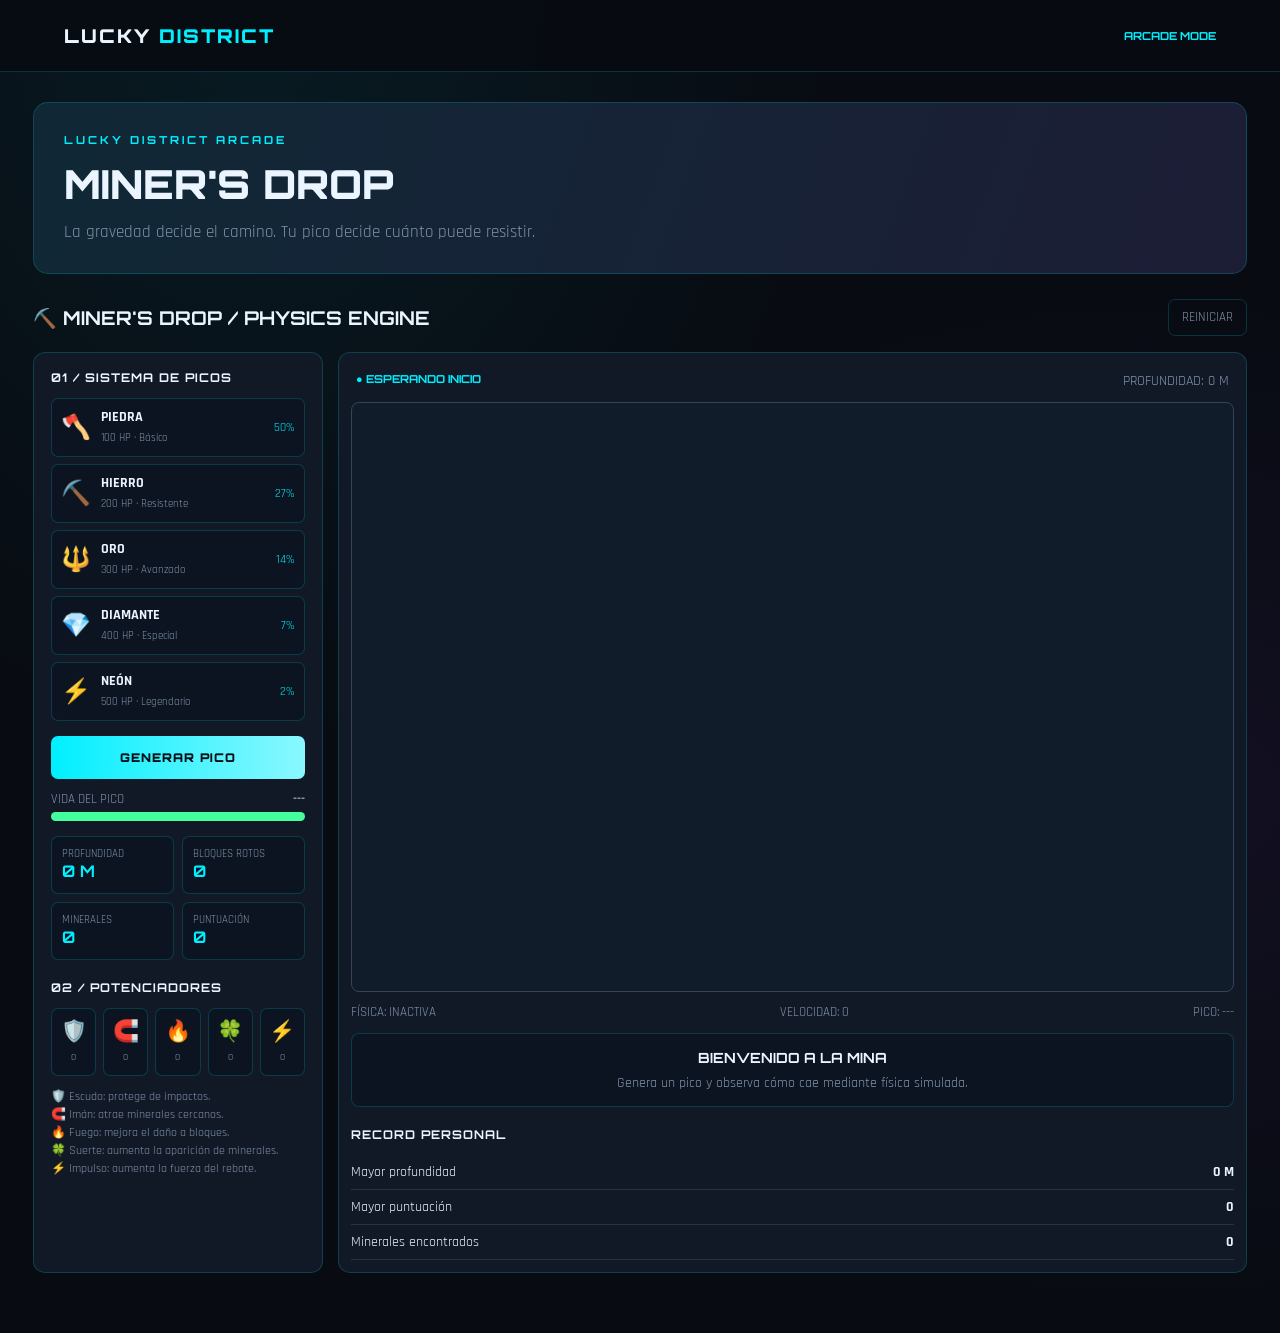
==== commit a5642302: "Update index.html" ====
--- a/index.html
+++ b/index.html
@@ -3,8 +3,8 @@
 <html lang="es">
 <head>
 <meta charset="UTF-8">
-<meta name="viewport" content="width=device-width, initial-scale=1">
-<title>LUCKY DISTRICT — MINER'S DROP</title>
+<meta name="viewport" content="width=device-width,initial-scale=1">
+<title>LUCKY DISTRICT | MINER'S DROP</title>
 <style>
 @import url('https://fonts.googleapis.com/css2?family=Orbitron:wght@500;700;900&family=Rajdhani:wght@500;600;700&display=swap');
 
@@ -30,141 +30,81 @@
 }
 .logo{font:900 19px Orbitron;letter-spacing:2px}
 .logo span{color:var(--cyan)}
-.balance{
- color:var(--green);background:#43ff9c0c;
- border:1px solid #43ff9c55;padding:9px 14px;border-radius:8px;
- font-weight:700;font-size:18px
-}
-.balance small{font-size:11px;color:var(--muted)}
-main{max-width:1250px;margin:auto;padding:32px 20px 65px}
+main{max-width:1250px;margin:auto;padding:30px 18px 60px}
 .hero{
- padding:34px;border:1px solid var(--border);border-radius:15px;
- background:linear-gradient(110deg,#00efff12,#a855f712),var(--panel);
+ padding:30px;border:1px solid var(--border);border-radius:15px;
+ background:linear-gradient(110deg,#00efff12,#a855f712),var(--panel)
 }
 .eyebrow{font:700 11px Orbitron;color:var(--cyan);letter-spacing:3px}
-h1{font:900 clamp(25px,5vw,43px) Orbitron;margin:13px 0}
-.hero p{color:var(--muted);font-size:18px;margin:0}
-.section-title{font:700 16px Orbitron;margin:30px 0 16px}
-.games{display:grid;grid-template-columns:repeat(auto-fit,minmax(210px,1fr));gap:15px}
-.game-card{
- background:linear-gradient(145deg,var(--panel2),var(--panel));
- border:1px solid var(--border);border-radius:12px;padding:21px;
- cursor:pointer;transition:.2s;min-height:170px
-}
-.game-card:hover{border-color:var(--cyan);transform:translateY(-3px)}
-.game-icon{font-size:35px;margin-bottom:13px}
-.game-card h3{font:700 13px Orbitron}
-.game-card p{color:var(--muted);font-size:15px}
-.tag{color:var(--green);font-size:11px}
-#miner{display:none;margin-top:30px}
-.miner-head{display:flex;justify-content:space-between;align-items:center;gap:12px;margin-bottom:18px}
-.miner-head h2{font:700 22px Orbitron}
+h1{font:900 clamp(25px,5vw,40px) Orbitron;margin:12px 0}
+.hero p{color:var(--muted);font-size:17px;margin:0}
+#game{margin-top:25px}
+.topbar{
+ display:flex;justify-content:space-between;align-items:center;
+ gap:12px;flex-wrap:wrap;margin-bottom:16px
+}
+.topbar h2{font:700 19px Orbitron;margin:0}
 .back{background:none;border:1px solid var(--border);color:var(--muted);padding:9px 13px;border-radius:7px}
-.layout{display:grid;grid-template-columns:320px 1fr;gap:17px}
-.panel{background:var(--panel);border:1px solid var(--border);border-radius:12px;padding:19px}
-.panel h3{font:700 12px Orbitron;letter-spacing:1px;margin:0 0 15px}
-label{display:block;color:var(--muted);margin-bottom:7px}
-input{
- width:100%;padding:12px;background:#080e18;color:white;
- border:1px solid var(--border);border-radius:7px;
- font:700 18px Rajdhani;margin-bottom:10px
-}
-.quick{display:flex;gap:6px;margin-bottom:20px}
-.quick button{flex:1;background:#1a2639;color:white;border:1px solid var(--border);padding:8px;border-radius:6px}
-.pick-list{display:grid;gap:8px}
+.layout{display:grid;grid-template-columns:290px 1fr;gap:15px}
+.panel{background:var(--panel);border:1px solid var(--border);border-radius:12px;padding:17px}
+.panel h3{font:700 12px Orbitron;letter-spacing:1px;margin:0 0 13px}
+.picks{display:grid;gap:7px}
 .pick{
- display:grid;grid-template-columns:34px 1fr auto;align-items:center;
- gap:8px;padding:10px;background:#0c1420;border:1px solid var(--border);border-radius:7px
-}
-.pick .icon{font-size:25px}
+ display:grid;grid-template-columns:32px 1fr auto;gap:8px;
+ align-items:center;padding:9px;border:1px solid var(--border);
+ background:#0b1420;border-radius:7px
+}
+.pick .icon{font-size:24px}
 .pick strong{display:block;font-size:14px}
 .pick small{font-size:11px;color:var(--muted)}
-.pick .odds{text-align:right;color:var(--cyan);font-size:13px}
+.pick .odds{font-size:12px;color:var(--cyan)}
 .start{
- width:100%;padding:15px;margin-top:20px;border:0;border-radius:7px;
+ width:100%;padding:14px;margin-top:15px;border:0;border-radius:7px;
  background:linear-gradient(90deg,var(--cyan),#8af8ff);
  color:#061016;font:900 12px Orbitron;letter-spacing:1px
 }
 .start:disabled{opacity:.4;cursor:not-allowed}
-.notice{font-size:12px;color:var(--muted);line-height:1.5}
-.mine-panel{min-height:660px;overflow:hidden}
-.topline{display:flex;justify-content:space-between;gap:10px;flex-wrap:wrap}
+.stats{
+ display:grid;grid-template-columns:repeat(2,1fr);gap:8px;margin-top:15px
+}
+.stat{padding:10px;background:#0b1420;border:1px solid var(--border);border-radius:7px}
+.stat small{display:block;color:var(--muted);font-size:11px}
+.stat strong{font:700 16px Orbitron;color:var(--cyan)}
+.bar-label{display:flex;justify-content:space-between;color:var(--muted);font-size:13px;margin:12px 0 5px}
+.bar{height:9px;background:#273448;border-radius:20px;overflow:hidden}
+.fill{height:100%;width:100%;background:var(--green);transition:width .2s}
+.mine-panel{padding:12px;min-width:0}
+.mine-head{display:flex;justify-content:space-between;gap:10px;flex-wrap:wrap;padding:7px 5px 12px}
 .status{font:700 11px Orbitron;color:var(--cyan)}
-.depth{color:var(--muted);font-size:14px}
-.mine{
- height:445px;max-width:440px;margin:20px auto 0;
- position:relative;overflow:hidden;border:2px solid #34445b;
- border-radius:8px;
- background:linear-gradient(90deg,#121e2d,#26384d 50%,#121e2d);
- box-shadow:inset 0 0 45px #000
-}
-.mine:before,.mine:after{
- content:"";position:absolute;top:0;bottom:0;width:24px;z-index:4;
- background:repeating-linear-gradient(180deg,#43536a 0 18px,#1c2939 18px 38px)
-}
-.mine:before{left:0}.mine:after{right:0}
-.track{
- position:absolute;left:27px;right:27px;top:0;
- display:flex;flex-direction:column;transition:transform .4s
-}
-.layer{
- height:64px;flex-shrink:0;display:flex;align-items:center;
- justify-content:space-around;font-size:25px;
- background:linear-gradient(90deg,#28394d,#3a4a5c,#28394d);
- border-bottom:3px solid #0b1420;position:relative
-}
-.layer:nth-child(even){background:linear-gradient(90deg,#1b2a3a,#304155,#1b2a3a)}
-.layer.hit{animation:hit .24s ease}
-.layer.destroyed{animation:destroy .45s forwards}
-@keyframes hit{
- 0%{filter:brightness(1);transform:translateX(0)}
- 35%{filter:brightness(2);transform:translateX(-5px)}
- 70%{transform:translateX(5px)}
- 100%{transform:translateX(0)}
-}
-@keyframes destroy{
- 0%{opacity:1;transform:scale(1)}
- 100%{opacity:0;transform:scale(.4) rotate(5deg)}
-}
-.pickaxe{
- position:absolute;z-index:5;top:5px;left:50%;
- transform:translateX(-50%);font-size:39px;
- filter:drop-shadow(0 0 12px var(--cyan));
- transition:top .45s cubic-bezier(.2,.7,.2,1)
-}
-.pickaxe.bounce{animation:bounce .45s ease-out}
-@keyframes bounce{
- 0%{transform:translateX(-50%) translateY(0) rotate(0)}
- 30%{transform:translateX(-50%) translateY(-27px) rotate(-22deg)}
- 65%{transform:translateX(-50%) translateY(3px) rotate(15deg)}
- 100%{transform:translateX(-50%) translateY(0) rotate(0)}
-}
-.mine-bottom{position:absolute;bottom:8px;left:0;right:0;text-align:center;font:10px Orbitron;color:#8394a9;z-index:3}
-.hp-wrap{max-width:440px;margin:12px auto 0}
-.hp-label{display:flex;justify-content:space-between;font-size:13px;color:var(--muted);margin-bottom:6px}
-.hp-bar{height:9px;background:#283344;border-radius:10px;overflow:hidden}
-.hp-fill{height:100%;width:100%;background:var(--green);transition:width .3s,background .3s}
-.result{
- text-align:center;padding:15px;margin-top:17px;
- background:#0b1420;border:1px solid var(--border);border-radius:8px;min-height:75px
-}
-.result strong{display:block;font:700 15px Orbitron;margin-bottom:6px}
-.result p{color:var(--muted);margin:0;font-size:15px}
-.result.win strong{color:var(--green)}
-.result.loss strong{color:var(--pink)}
-.stats{display:grid;grid-template-columns:repeat(4,1fr);gap:8px;margin-top:12px}
-.stat{background:#0b1420;border:1px solid var(--border);padding:10px;border-radius:7px}
-.stat small{display:block;color:var(--muted);font-size:11px}
-.stat strong{font:700 15px Orbitron;color:var(--cyan)}
-.history{margin-top:20px}
-.history-row{display:flex;justify-content:space-between;padding:8px 0;border-bottom:1px solid #263246;font-size:14px}
-footer{text-align:center;color:#53647a;padding:25px;font-size:13px}
+#depth{color:var(--muted);font-size:14px}
+#mine{
+ width:100%;height:590px;display:block;border:1px solid #34445b;
+ border-radius:8px;background:#111c2b;
+}
+.controls{display:flex;justify-content:space-between;gap:10px;flex-wrap:wrap;margin-top:12px}
+.controls span{font-size:13px;color:var(--muted)}
+.boosters{display:grid;grid-template-columns:repeat(5,1fr);gap:7px;margin-top:12px}
+.booster{
+ background:#0b1420;border:1px solid var(--border);
+ border-radius:7px;text-align:center;padding:9px 3px;min-width:0
+}
+.booster span{font-size:21px;display:block}
+.booster small{font-size:10px;color:var(--muted)}
+.message{
+ padding:14px;margin-top:13px;border:1px solid var(--border);
+ background:#0b1420;border-radius:8px;text-align:center
+}
+.message strong{font:700 14px Orbitron}
+.message p{margin:5px 0 0;color:var(--muted);font-size:14px}
+.records{margin-top:20px}
+.record{display:flex;justify-content:space-between;padding:8px 0;border-bottom:1px solid #263246;font-size:14px}
+.notice{font-size:12px;line-height:1.5;color:var(--muted)}
 @media(max-width:800px){
  .layout{grid-template-columns:1fr}
- header{padding:0 15px}
- main{padding:20px 13px}
- .hero{padding:24px}
- .stats{grid-template-columns:repeat(2,1fr)}
+ #mine{height:510px}
+ .boosters{grid-template-columns:repeat(5,1fr)}
+ main{padding:18px 12px}
+ .hero{padding:22px}
 }
 </style>
 </head>
@@ -172,351 +112,668 @@
 
 <header>
  <div class="logo">LUCKY <span>DISTRICT</span></div>
- <div class="balance"><small>FICHAS</small> 🪙 <span id="balance">1000</span></div>
+ <div style="font:700 11px Orbitron;color:var(--cyan)">ARCADE MODE</div>
 </header>
 
 <main>
  <section class="hero">
-  <div class="eyebrow">WELCOME TO THE DISTRICT</div>
-  <h1>YOUR LUCK. YOUR DISTRICT.</h1>
-  <p>Explora el distrito y descubre experiencias aleatorias.</p>
+  <div class="eyebrow">LUCKY DISTRICT ARCADE</div>
+  <h1>MINER'S DROP</h1>
+  <p>La gravedad decide el camino. Tu pico decide cuánto puede resistir.</p>
  </section>
 
- <section id="lobby">
-  <div class="section-title">▰ EXPLORA LOS JUEGOS</div>
-  <div class="games">
-   <div class="game-card" onclick="openMiner()">
-    <div class="game-icon">⛏️</div>
-    <h3>MINER'S DROP</h3>
-    <p>Un pico cae por una mina llena de minerales.</p>
-    <div class="tag">● DISPONIBLE</div>
-   </div>
-   <div class="game-card"><div class="game-icon">🎰</div><h3>NEON SLOTS</h3><p>Máquina de símbolos y combinaciones.</p><div class="tag">PRÓXIMAMENTE</div></div>
-   <div class="game-card"><div class="game-icon">🎡</div><h3>LUCKY WHEEL</h3><p>Una rueda de resultados sorpresa.</p><div class="tag">PRÓXIMAMENTE</div></div>
-   <div class="game-card"><div class="game-icon">🎲</div><h3>DICE DISTRICT</h3><p>Dados y números aleatorios.</p><div class="tag">PRÓXIMAMENTE</div></div>
-  </div>
- </section>
-
- <section id="miner">
-  <div class="miner-head">
-   <h2>⛏️ MINER'S DROP</h2>
-   <button class="back" onclick="closeMiner()">← VOLVER</button>
+ <section id="game">
+  <div class="topbar">
+   <h2>⛏️ MINER'S DROP / PHYSICS ENGINE</h2>
+   <button class="back" onclick="resetScreen()">REINICIAR</button>
   </div>
 
   <div class="layout">
    <aside class="panel">
-    <h3>01 / FICHAS DE JUEGO</h3>
-    <label>Cantidad de fichas ficticias</label>
-    <input id="stake" type="number" min="1" max="1000" value="50">
-    <div class="quick">
-     <button onclick="setStake(10)">10</button>
-     <button onclick="setStake(25)">25</button>
-     <button onclick="setStake(50)">50</button>
-     <button onclick="setStake(100)">100</button>
+    <h3>01 / SISTEMA DE PICOS</h3>
+    <div class="picks">
+     <div class="pick"><span class="icon">🪓</span><div><strong>PIEDRA</strong><small>100 HP · Básico</small></div><span class="odds">50%</span></div>
+     <div class="pick"><span class="icon">⛏️</span><div><strong>HIERRO</strong><small>200 HP · Resistente</small></div><span class="odds">27%</span></div>
+     <div class="pick"><span class="icon">🔱</span><div><strong>ORO</strong><small>300 HP · Avanzado</small></div><span class="odds">14%</span></div>
+     <div class="pick"><span class="icon">💎</span><div><strong>DIAMANTE</strong><small>400 HP · Especial</small></div><span class="odds">7%</span></div>
+     <div class="pick"><span class="icon">⚡</span><div><strong>NEÓN</strong><small>500 HP · Legendario</small></div><span class="odds">2%</span></div>
     </div>
 
-    <h3>02 / PICOS DISPONIBLES</h3>
-    <div class="pick-list">
-     <div class="pick"><span class="icon">🪓</span><div><strong>PIEDRA</strong><small>3 puntos de vida</small></div><span class="odds">50%</span></div>
-     <div class="pick"><span class="icon">⛏️</span><div><strong>HIERRO</strong><small>4 puntos de vida</small></div><span class="odds">27%</span></div>
-     <div class="pick"><span class="icon">🔱</span><div><strong>ORO</strong><small>5 puntos de vida</small></div><span class="odds">14%</span></div>
-     <div class="pick"><span class="icon">💎</span><div><strong>DIAMANTE</strong><small>7 puntos de vida</small></div><span class="odds">7%</span></div>
-     <div class="pick"><span class="icon">⚡</span><div><strong>NEÓN</strong><small>9 puntos de vida</small></div><span class="odds">2%</span></div>
+    <button class="start" id="start" onclick="startGame()">GENERAR PICO</button>
+
+    <div class="bar-label"><span>VIDA DEL PICO</span><b id="hpText">---</b></div>
+    <div class="bar"><div class="fill" id="hpFill"></div></div>
+
+    <div class="stats">
+     <div class="stat"><small>PROFUNDIDAD</small><strong id="depthStat">0 M</strong></div>
+     <div class="stat"><small>BLOQUES ROTOS</small><strong id="blocksStat">0</strong></div>
+     <div class="stat"><small>MINERALES</small><strong id="mineralsStat">0</strong></div>
+     <div class="stat"><small>PUNTUACIÓN</small><strong id="scoreStat">0</strong></div>
     </div>
 
-    <button class="start" id="startBtn" onclick="startGame()">LANZAR PICO ⛏️</button>
-    <p class="notice">Cada pico tiene una probabilidad distinta de aparecer y una resistencia propia. Las fichas son puntos ficticios, sin valor monetario, compra ni canje.</p>
+    <h3 style="margin-top:20px">02 / POTENCIADORES</h3>
+    <div class="boosters">
+     <div class="booster"><span>🛡️</span><small id="shieldCount">0</small></div>
+     <div class="booster"><span>🧲</span><small id="magnetCount">0</small></div>
+     <div class="booster"><span>🔥</span><small id="fireCount">0</small></div>
+     <div class="booster"><span>🍀</span><small id="luckCount">0</small></div>
+     <div class="booster"><span>⚡</span><small id="speedCount">0</small></div>
+    </div>
+    <p class="notice">
+     🛡️ Escudo: protege de impactos.<br>
+     🧲 Imán: atrae minerales cercanos.<br>
+     🔥 Fuego: mejora el daño a bloques.<br>
+     🍀 Suerte: aumenta la aparición de minerales.<br>
+     ⚡ Impulso: aumenta la fuerza del rebote.
+    </p>
    </aside>
 
    <section class="panel mine-panel">
-    <div class="topline">
-     <div class="status" id="status">● MINA EN ESPERA</div>
-     <div class="depth" id="depth">PROFUNDIDAD: 0 M</div>
+    <div class="mine-head">
+     <div class="status" id="status">● ESPERANDO INICIO</div>
+     <div id="depth">PROFUNDIDAD: 0 M</div>
     </div>
 
-    <div class="mine">
-     <div class="track" id="track"></div>
-     <div class="pickaxe" id="pickaxe">⛏️</div>
-     <div class="mine-bottom">▼ ZONA PROFUNDA ▼</div>
+    <canvas id="mine" width="900" height="1180"></canvas>
+
+    <div class="controls">
+     <span id="physics">FÍSICA: INACTIVA</span>
+     <span id="velocity">VELOCIDAD: 0</span>
+     <span id="pickName">PICO: ---</span>
     </div>
 
-    <div class="hp-wrap">
-     <div class="hp-label"><span>RESISTENCIA DEL PICO</span><strong id="hpText">—</strong></div>
-     <div class="hp-bar"><div class="hp-fill" id="hpFill"></div></div>
+    <div class="message" id="message">
+     <strong>BIENVENIDO A LA MINA</strong>
+     <p>Genera un pico y observa cómo cae mediante física simulada.</p>
     </div>
 
-    <div class="result" id="result">
-     <strong>LA MINA TE ESPERA</strong>
-     <p>El pico será seleccionado al azar.</p>
-    </div>
-
-    <div class="stats">
-     <div class="stat"><small>BLOQUES ROTOS</small><strong id="broken">0</strong></div>
-     <div class="stat"><small>MINERALES</small><strong id="found">0</strong></div>
-     <div class="stat"><small>FICHAS OBTENIDAS</small><strong id="reward">0</strong></div>
-     <div class="stat"><small>VIDA RESTANTE</small><strong id="life">—</strong></div>
-    </div>
-
-    <div class="history">
-     <h3>ÚLTIMAS RONDAS</h3>
-     <div id="history">Todavía no hay rondas.</div>
+    <div class="records">
+     <h3>RECORD PERSONAL</h3>
+     <div class="record"><span>Mayor profundidad</span><b id="bestDepth">0 M</b></div>
+     <div class="record"><span>Mayor puntuación</span><b id="bestScore">0</b></div>
+     <div class="record"><span>Minerales encontrados</span><b id="totalMinerals">0</b></div>
     </div>
    </section>
   </div>
  </section>
 </main>
 
-<footer>LUCKY DISTRICT © 2026 · JUEGO DE ARCADE CON PUNTOS FICTICIOS</footer>
-
 <script>
+const canvas=document.getElementById("mine");
+const ctx=canvas.getContext("2d");
+
 const $=id=>document.getElementById(id);
 
-let balance=Number(localStorage.getItem("ld_balance"))||1000;
-let history=JSON.parse(localStorage.getItem("ld_history")||"[]");
-let busy=false;
+const TILE=90;
+const COLS=10;
+const WORLD_ROWS=90;
+const WORLD_WIDTH=COLS*TILE;
 
 const pickaxes=[
- {name:"PIEDRA",icon:"🪓",hp:3,weight:50},
- {name:"HIERRO",icon:"⛏️",hp:4,weight:27},
- {name:"ORO",icon:"🔱",hp:5,weight:14},
- {name:"DIAMANTE",icon:"💎",hp:7,weight:7},
- {name:"NEÓN",icon:"⚡",hp:9,weight:2}
+ {name:"PIEDRA",icon:"🪓",hp:100,weight:50,color:"#aeb8c7"},
+ {name:"HIERRO",icon:"⛏️",hp:200,weight:27,color:"#9fb9ce"},
+ {name:"ORO",icon:"🔱",hp:300,weight:14,color:"#ffd45a"},
+ {name:"DIAMANTE",icon:"💎",hp:400,weight:7,color:"#52eaff"},
+ {name:"NEÓN",icon:"⚡",hp:500,weight:2,color:"#d47aff"}
 ];
 
-const minerals=[
- {name:"CARBÓN",icon:"⚫",value:5},
- {name:"COBRE",icon:"🟠",value:10},
- {name:"HIERRO",icon:"🩶",value:18},
- {name:"ORO",icon:"🟡",value:35},
- {name:"ESMERALDA",icon:"🟢",value:65},
- {name:"DIAMANTE",icon:"💎",value:110},
- {name:"CRISTAL NEÓN",icon:"💠",value:180}
+const mineralTypes=[
+ {name:"Carbón",icon:"⚫",value:10,color:"#343b48"},
+ {name:"Cobre",icon:"🟠",value:20,color:"#b96b36"},
+ {name:"Hierro",icon:"⚙️",value:35,color:"#9aafc5"},
+ {name:"Oro",icon:"🟡",value:60,color:"#f3c34c"},
+ {name:"Esmeralda",icon:"🟢",value:100,color:"#39d98a"},
+ {name:"Diamante",icon:"💎",value:180,color:"#43dcff"},
+ {name:"Cristal neón",icon:"💠",value:300,color:"#bc6aff"}
 ];
 
-function save(){
- localStorage.setItem("ld_balance",balance);
- localStorage.setItem("ld_history",JSON.stringify(history));
- $("balance").textContent=balance.toLocaleString("es-CL");
-}
-
-function openMiner(){
- $("lobby").style.display="none";
- $("miner").style.display="block";
- createMine();
- window.scrollTo({top:0,behavior:"smooth"});
-}
-
-function closeMiner(){
- if(busy)return;
- $("miner").style.display="none";
- $("lobby").style.display="block";
-}
-
-function setStake(n){$("stake").value=n}
-function wait(ms){return new Promise(r=>setTimeout(r,ms))}
-
-function createMine(){
- $("track").innerHTML="";
- for(let i=0;i<20;i++){
-  const layer=document.createElement("div");
-  layer.className="layer";
-  layer.id="block"+i;
-  layer.innerHTML="<span>🪨</span><span>🪨</span><span>🪨</span>";
-  $("track").appendChild(layer);
- }
- $("pickaxe").style.top="5px";
- $("pickaxe").textContent="⛏️";
- $("pickaxe").classList.remove("bounce");
- $("track").style.transform="translateY(0)";
-}
-
-function showResult(title,message,type=""){
- $("result").className="result "+type;
- $("result").innerHTML="";
- const a=document.createElement("strong");
- const b=document.createElement("p");
- a.textContent=title;b.textContent=message;
- $("result").append(a,b);
-}
-
-function selectPickaxe(){
- const roll=Math.random()*100;
- let cumulative=0;
- for(const pick of pickaxes){
-  cumulative+=pick.weight;
-  if(roll<cumulative)return pick;
- }
- return pickaxes[0];
-}
-
-function randomMineral(depth){
- const pools=[
-  [0,0,0,1,1],
-  [0,0,1,1,2],
-  [0,1,1,2,2,3],
-  [1,1,2,2,3,4],
-  [2,2,3,3,4,5],
-  [3,3,4,4,5,6],
-  [4,4,5,5,6,6]
- ];
- const pool=pools[Math.min(6,Math.floor(depth/3))];
- return minerals[pool[Math.floor(Math.random()*pool.length)]];
-}
-
-function updateHP(hp,max){
- $("hpText").textContent=hp+" / "+max;
- $("life").textContent=hp;
- $("hpFill").style.width=(hp/max*100)+"%";
- $("hpFill").style.background=hp/max<=.3?"var(--pink)":hp/max<=.6?"#ffd34d":"var(--green)";
-}
-
-async function startGame(){
- if(busy)return;
-
- const stake=Math.floor(Number($("stake").value));
- if(!Number.isFinite(stake)||stake<1){
-  showResult("CANTIDAD INVÁLIDA","Introduce una cantidad válida.");
+const boosterTypes=[
+ {id:"shield",icon:"🛡️",name:"Escudo"},
+ {id:"magnet",icon:"🧲",name:"Imán"},
+ {id:"fire",icon:"🔥",name:"Fuego"},
+ {id:"luck",icon:"🍀",name:"Suerte"},
+ {id:"speed",icon:"⚡",name:"Impulso"}
+];
+
+let game=null;
+let animation=null;
+let lastTime=0;
+let cameraY=0;
+let particles=[];
+let floatingItems=[];
+let keys={};
+
+let records=JSON.parse(localStorage.getItem("miner_records")||'{"depth":0,"score":0,"minerals":0}');
+
+function weightedPick(list){
+ let total=list.reduce((s,x)=>s+x.weight,0);
+ let r=Math.random()*total;
+ for(const x of list){
+  r-=x.weight;
+  if(r<=0)return x;
+ }
+ return list[0];
+}
+
+function generateWorld(){
+ const blocks=[];
+ for(let row=0;row<WORLD_ROWS;row++){
+  for(let col=0;col<COLS;col++){
+   const depth=row*10;
+   const difficulty=Math.min(3,Math.floor(row/15));
+   let type="rock";
+   let hp=35+difficulty*12;
+
+   // Minerales progresivos y distribución irregular.
+   const chance=Math.min(.36,.10+row*.003);
+   if(Math.random()<chance){
+    const available=Math.min(6,Math.floor(row/12));
+    type="mineral";
+    const index=Math.floor(Math.random()*(available+1));
+    hp=25+difficulty*9;
+    blocks.push({
+     x:col*TILE,y:row*TILE,w:TILE,h:TILE,
+     type,hp,maxHp:hp,mineral:mineralTypes[index],
+     alive:true,hitFlash:0
+    });
+   }else{
+    blocks.push({
+     x:col*TILE,y:row*TILE,w:TILE,h:TILE,
+     type,hp,maxHp:hp,alive:true,hitFlash:0
+    });
+   }
+  }
+ }
+ return blocks;
+}
+
+function startGame(){
+ if(game&&game.running)return;
+ if(animation)cancelAnimationFrame(animation);
+
+ const pick=weightedPick(pickaxes);
+ game={
+  running:true,ended:false,pick,
+  hp:pick.hp,maxHP:pick.hp,
+  score:0,blocksBroken:0,mineralsFound:0,
+  depth:0,elapsed:0,
+  blocks:generateWorld(),
+  x:WORLD_WIDTH/2,
+  y:35,
+  vx:(Math.random()-.5)*190,
+  vy:20,
+  radius:25,
+  gravity:980,
+  restitution:.68,
+  bounceCount:0,
+  impactCooldown:0,
+  combo:0,
+  comboTimer:0,
+  inventory:{shield:0,magnet:0,fire:0,luck:0,speed:0},
+  effects:{shield:0,magnet:0,fire:0,luck:0,speed:0},
+  shake:0
+ };
+
+ particles=[];
+ floatingItems=[];
+ cameraY=0;
+
+ $("start").disabled=true;
+ $("status").textContent="● PICO EN CAÍDA";
+ $("pickName").textContent="PICO: "+pick.name;
+ $("physics").textContent="FÍSICA: ACTIVA";
+ $("message").innerHTML="<strong>"+pick.name+" GENERADO</strong><p>El pico ha comenzado su descenso.</p>";
+
+ updateHUD();
+ lastTime=performance.now();
+ animation=requestAnimationFrame(loop);
+}
+
+function resetScreen(){
+ if(game&&game.running){
+  if(!confirm("¿Quieres detener la simulación actual?"))return;
+ }
+ if(animation)cancelAnimationFrame(animation);
+ game=null;
+ $("start").disabled=false;
+ $("status").textContent="● ESPERANDO INICIO";
+ $("physics").textContent="FÍSICA: INACTIVA";
+ $("velocity").textContent="VELOCIDAD: 0";
+ $("pickName").textContent="PICO: ---";
+ $("message").innerHTML="<strong>MINA REINICIADA</strong><p>Genera otro pico para comenzar.</p>";
+ ctx.clearRect(0,0,canvas.width,canvas.height);
+}
+
+function loop(now){
+ if(!game||!game.running)return;
+
+ const dt=Math.min((now-lastTime)/1000,.033);
+ lastTime=now;
+
+ updatePhysics(dt);
+ updateParticles(dt);
+ updateCamera();
+ draw();
+
+ animation=requestAnimationFrame(loop);
+}
+
+function updatePhysics(dt){
+ const g=game;
+ g.elapsed+=dt;
+ g.impactCooldown=Math.max(0,g.impactCooldown-dt);
+ g.comboTimer=Math.max(0,g.comboTimer-dt);
+
+ // Gravedad realista simplificada.
+ g.vy+=g.gravity*dt;
+ g.vy=Math.min(g.vy,1000);
+
+ // Efecto de impulso.
+ const boost=g.effects.speed>0?1.35:1;
+ g.x+=g.vx*dt*boost;
+ g.y+=g.vy*dt;
+
+ // Rozamiento lateral.
+ g.vx*=Math.pow(.997,dt*60);
+
+ // Paredes laterales.
+ if(g.x<g.radius){
+  g.x=g.radius;
+  g.vx=Math.abs(g.vx)*.82;
+  impactWall();
+ }
+ if(g.x>WORLD_WIDTH-g.radius){
+  g.x=WORLD_WIDTH-g.radius;
+  g.vx=-Math.abs(g.vx)*.82;
+  impactWall();
+ }
+
+ // Buscar colisión con el bloque más cercano.
+ if(g.impactCooldown<=0){
+  let target=null;
+  let best=Infinity;
+
+  for(const block of g.blocks){
+   if(!block.alive)continue;
+   if(block.y>g.y+g.radius+25||block.y+TILE<g.y-g.radius-25)continue;
+
+   const closestX=Math.max(block.x,Math.min(g.x,block.x+block.w));
+   const closestY=Math.max(block.y,Math.min(g.y,block.y+block.h));
+   const dx=g.x-closestX;
+   const dy=g.y-closestY;
+   const distance=Math.sqrt(dx*dx+dy*dy);
+
+   if(distance<g.radius&&distance<best){
+    best=distance;
+    target=block;
+   }
+  }
+
+  if(target)hitBlock(target);
+ }
+
+ // Recoger objetos.
+ updateItems(dt);
+
+ g.depth=Math.max(0,Math.floor(g.y/10));
+ $("depth").textContent="PROFUNDIDAD: "+g.depth+" M";
+
+ if(g.hp<=0){
+  endGame("El pico se quedó sin resistencia.");
   return;
  }
- if(stake>balance){
-  showResult("FICHAS INSUFICIENTES","No tienes suficientes puntos ficticios.");
+
+ if(g.y>WORLD_ROWS*TILE-80){
+  endGame("El pico alcanzó el final de la mina.");
   return;
  }
 
- busy=true;
- $("startBtn").disabled=true;
- balance-=stake;
- save();
- createMine();
-
- let total=0,broken=0,found=0;
- $("broken").textContent=0;
- $("found").textContent=0;
- $("reward").textContent=0;
- $("depth").textContent="PROFUNDIDAD: 0 M";
- $("status").textContent="● SELECCIONANDO PICO";
-
- showResult("SELECCIONANDO...","El sistema elegirá uno de los cinco picos.");
- await wait(1100);
-
- const pick=selectPickaxe();
- let hp=pick.hp;
- const maxHP=hp;
-
- $("pickaxe").textContent=pick.icon;
- $("status").textContent="● PICO "+pick.name;
- updateHP(hp,maxHP);
-
- showResult(pick.name+" SELECCIONADO","Resistencia inicial: "+hp+" puntos.");
- await wait(900);
-
- let depth=0;
- const maxBlocks=20;
-
- while(hp>0&&depth<maxBlocks){
-  const block=$("block"+depth);
-  if(!block)break;
-
-  // Caída inicial hacia el bloque.
-  $("pickaxe").style.top=(depth*64+7)+"px";
-  $("depth").textContent="PROFUNDIDAD: "+((depth+1)*10)+" M";
-  await wait(420);
-
-  // Impacto y rebote visual.
-  $("pickaxe").classList.remove("bounce");
-  void $("pickaxe").offsetWidth;
-  $("pickaxe").classList.add("bounce");
-  block.classList.add("hit");
-  await wait(450);
-
-  // Los minerales aparecen progresivamente, pero las rocas
-  // siguen siendo frecuentes.
-  const mineralChance=Math.min(.48,.22+depth*.012);
-  const hasMineral=Math.random()<mineralChance;
-
-  // Los bloques resistentes pueden consumir más de un punto
-  // de vida del pico.
-  const damage=Math.random()<.16?2:1;
-  hp=Math.max(0,hp-damage);
-  updateHP(hp,maxHP);
-
-  if(hasMineral){
-   const mineral=randomMineral(depth);
-   total+=mineral.value;
-   found++;
-   block.innerHTML="<span>"+mineral.icon+"</span><span>"+mineral.icon+"</span><span>"+mineral.icon+"</span>";
-   showResult(mineral.name+" ENCONTRADO","+"+mineral.value+" fichas ficticias.","win");
+ updateHUD();
+}
+
+function hitBlock(block){
+ const g=game;
+
+ // Normal aproximada de colisión.
+ const cx=Math.max(block.x,Math.min(g.x,block.x+block.w));
+ const cy=Math.max(block.y,Math.min(g.y,block.y+block.h));
+ let nx=g.x-cx;
+ let ny=g.y-cy;
+ const length=Math.hypot(nx,ny)||1;
+ nx/=length;ny/=length;
+
+ // Rebote con aleatoriedad controlada.
+ const dot=g.vx*nx+g.vy*ny;
+ g.vx-=2*dot*nx;
+ g.vy-=2*dot*ny;
+
+ const randomAngle=(Math.random()-.5)*.9;
+ const speed=Math.max(240,Math.hypot(g.vx,g.vy));
+ g.vx+=Math.sin(randomAngle)*speed*.25;
+ g.vy=Math.min(g.vy,-Math.abs(g.vy)*g.restitution-120);
+ g.vx=Math.max(-650,Math.min(650,g.vx));
+
+ g.x+=nx*5;
+ g.y+=ny*5;
+ g.bounceCount++;
+ g.impactCooldown=.12;
+ g.shake=7;
+
+ // Cada impacto consume 10 HP.
+ const shielded=g.effects.shield>0;
+ if(shielded){
+  g.effects.shield--;
+ }else{
+  g.hp=Math.max(0,g.hp-10);
+ }
+
+ const blockDamage=g.effects.fire>0?65:35;
+ block.hp-=blockDamage;
+ block.hitFlash=.2;
+
+ createParticles(cx,cy,block.type==="mineral"?"#45dfff":"#91a1b6",12);
+
+ if(block.hp<=0){
+  block.alive=false;
+  g.blocksBroken++;
+  g.combo++;
+  g.comboTimer=3;
+
+  if(block.type==="mineral"){
+   const mineral=block.mineral;
+   const points=mineral.value*(1+Math.min(g.combo,5)*.1);
+   g.score+=Math.round(points);
+   g.mineralsFound++;
+   floatingItems.push({
+    x:block.x+TILE/2,y:block.y+TILE/2,
+    type:"mineral",icon:mineral.icon,value:Math.round(points),
+    vx:(Math.random()-.5)*100,vy:-130,life:12
+   });
+   createParticles(block.x+45,block.y+45,mineral.color,25);
+   notify("¡"+mineral.name+" encontrado!", "+"+Math.round(points)+" puntos");
   }else{
-   block.innerHTML="<span>🪨</span><span>💥</span><span>🪨</span>";
-   showResult("ROCA DESTRUIDA","El impacto desgastó "+damage+" punto(s) de vida.");
-  }
-
-  block.classList.add("destroyed");
-  broken++;
-  depth++;
-
-  $("broken").textContent=broken;
-  $("found").textContent=found;
-  $("reward").textContent=total.toLocaleString("es-CL");
-
-  // La cámara sigue al pico.
-  const shift=Math.max(0,(depth-5)*64);
-  $("track").style.transform="translateY(-"+shift+"px)";
-
-  await wait(390);
- }
-
- $("pickaxe").classList.remove("bounce");
- $("status").textContent=hp<=0?"● PICO DESTRUIDO":"● FIN DE LA MINA";
-
- balance+=total;
- save();
-
- const net=total-stake;
- const resultType=net>=0?"win":"loss";
- const message=hp<=0
-  ?"El pico se quedó sin resistencia después de "+broken+" impactos. "
-  :"El pico alcanzó el final de la mina. ";
-
- showResult(
-  hp<=0?"¡EL PICO SE ROMPIÓ!":"¡EXCAVACIÓN TERMINADA!",
-  message+"Recompensa: "+total+" | Resultado de la ronda: "+(net>0?"+":"")+net+" fichas.",
-  resultType
- );
-
- history.unshift({
-  pick:pick.name,stake,reward:total,net
- });
- history=history.slice(0,8);
- save();
- renderHistory();
-
- $("startBtn").disabled=false;
- busy=false;
-}
-
-function renderHistory(){
- const container=$("history");
- container.innerHTML="";
- if(!history.length){
-  container.textContent="Todavía no hay rondas.";
-  return;
- }
- history.forEach(item=>{
-  const row=document.createElement("div");
-  row.className="history-row";
-  const left=document.createElement("span");
-  const right=document.createElement("span");
-  left.textContent=item.pick+" · "+item.stake+" fichas";
-  right.textContent=(item.net>0?"+":"")+item.net;
-  right.style.color=item.net>=0?"var(--green)":"var(--pink)";
-  row.append(left,right);
-  container.appendChild(row);
- });
-}
-
-save();
-renderHistory();
+   g.score+=5;
+   createParticles(block.x+45,block.y+45,"#9aa9bd",15);
+  }
+
+  // Potenciadores aleatorios al romper ciertos bloques.
+  if(Math.random()<.075){
+   const type=boosterTypes[Math.floor(Math.random()*boosterTypes.length)];
+   floatingItems.push({
+    x:block.x+45,y:block.y+45,type:"booster",
+    booster:type.id,icon:type.icon,vx:0,vy:-150,life:15
+   });
+  }
+ }else{
+  g.score+=1;
+ }
+
+ if(g.hp<=0)g.hp=0;
+ updateHUD();
+}
+
+function impactWall(){
+ game.shake=3;
+ createParticles(game.x,game.y,"#00efff",4);
+}
+
+function updateItems(dt){
+ const g=game;
+ for(let i=floatingItems.length-1;i>=0;i--){
+  const item=floatingItems[i];
+  item.life-=dt;
+  item.vy+=250*dt;
+  item.x+=item.vx*dt;
+  item.y+=item.vy*dt;
+
+  if(g.effects.magnet>0){
+   const dx=g.x-item.x,dy=g.y-item.y;
+   const dist=Math.hypot(dx,dy);
+   if(dist<260){
+    item.x+=dx*dt*3;
+    item.y+=dy*dt*3;
+   }
+  }
+
+  if(Math.hypot(g.x-item.x,g.y-item.y)<48){
+   if(item.type==="mineral"){
+    g.score+=item.value;
+    notify("MINERAL RECOGIDO","+"+item.value+" puntos");
+   }else{
+    g.inventory[item.booster]++;
+    activateBooster(item.booster);
+    notify("POTENCIADOR OBTENIDO",item.icon+" "+item.booster.toUpperCase());
+   }
+   floatingItems.splice(i,1);
+   continue;
+  }
+
+  if(item.life<=0)floatingItems.splice(i,1);
+ }
+}
+
+function activateBooster(type){
+ const g=game;
+ const duration={
+  shield:8,magnet:12,fire:10,luck:12,speed:7
+ }[type];
+
+ g.effects[type]=Math.max(g.effects[type],duration);
+
+ if(type==="shield"){
+  g.hp=Math.min(g.maxHP,g.hp+20);
+ }
+ if(type==="speed"){
+  g.vy-=180;
+ }
+}
+
+function updateCamera(){
+ const target=Math.max(0,game.y-230);
+ cameraY+=(target-cameraY)*.08;
+}
+
+function createParticles(x,y,color,count){
+ for(let i=0;i<count;i++){
+  const angle=Math.random()*Math.PI*2;
+  const speed=60+Math.random()*250;
+  particles.push({
+   x,y,vx:Math.cos(angle)*speed,
+   vy:Math.sin(angle)*speed,
+   life:.35+Math.random()*.65,
+   max:.35+Math.random()*.65,
+   color,size:2+Math.random()*5
+  });
+ }
+}
+
+function updateParticles(dt){
+ for(let i=particles.length-1;i>=0;i--){
+  const p=particles[i];
+  p.life-=dt;
+  p.x+=p.vx*dt;
+  p.y+=p.vy*dt;
+  p.vy+=500*dt;
+  if(p.life<=0)particles.splice(i,1);
+ }
+}
+
+function draw(){
+ const g=game;
+ if(!g)return;
+
+ ctx.save();
+ ctx.clearRect(0,0,canvas.width,canvas.height);
+
+ // Fondo de la mina.
+ const gradient=ctx.createLinearGradient(0,0,0,canvas.height);
+ gradient.addColorStop(0,"#152439");
+ gradient.addColorStop(1,"#080e18");
+ ctx.fillStyle=gradient;
+ ctx.fillRect(0,0,canvas.width,canvas.height);
+
+ ctx.save();
+ ctx.translate(0,-cameraY);
+
+ // Paredes.
+ ctx.fillStyle="#34465c";
+ ctx.fillRect(0,0,30,WORLD_ROWS*TILE);
+ ctx.fillRect(canvas.width-30,0,30,WORLD_ROWS*TILE);
+
+ for(let y=0;y<WORLD_ROWS*TILE;y+=70){
+  ctx.fillStyle="#172536";
+  ctx.fillRect(0,y,30,35);
+  ctx.fillRect(canvas.width-30,y,30,35);
+ }
+
+ // Bloques individuales.
+ for(const b of g.blocks){
+  if(!b.alive)continue;
+  if(b.y<cameraY-100||b.y>cameraY+canvas.height+100)continue;
+
+  const x=b.x+30;
+  const y=b.y;
+
+  ctx.fillStyle=b.type==="mineral"?"#293e52":"#28374a";
+  ctx.fillRect(x+2,y+2,TILE-4,TILE-4);
+
+  ctx.strokeStyle=b.type==="mineral"?b.mineral.color:"#506176";
+  ctx.lineWidth=2;
+  ctx.strokeRect(x+3,y+3,TILE-6,TILE-6);
+
+  if(b.type==="mineral"){
+   ctx.font="36px Arial";
+   ctx.textAlign="center";
+   ctx.fillText(b.mineral.icon,x+45,y+55);
+  }else{
+   ctx.fillStyle="#66778c";
+   ctx.fillRect(x+18,y+18,45,5);
+   ctx.fillRect(x+25,y+42,35,5);
+  }
+
+  if(b.hitFlash>0){
+   ctx.fillStyle="#ffffff66";
+   ctx.fillRect(x,y,TILE,TILE);
+   b.hitFlash-=.02;
+  }
+
+  // Barra de resistencia de cada bloque.
+  if(b.hp<b.maxHp){
+   ctx.fillStyle="#0b1420";
+   ctx.fillRect(x+10,y+TILE-12,TILE-20,5);
+   ctx.fillStyle="#ffad49";
+   ctx.fillRect(x+10,y+TILE-12,(TILE-20)*Math.max(0,b.hp/b.maxHp),5);
+  }
+ }
+
+ // Objetos recogibles.
+ for(const item of floatingItems){
+  ctx.font="34px Arial";
+  ctx.textAlign="center";
+  ctx.fillText(item.icon,item.x+30,item.y);
+  ctx.shadowBlur=15;
+  ctx.shadowColor="#00efff";
+  ctx.shadowBlur=0;
+ }
+
+ // Pico y estela.
+ const px=g.x+30,py=g.y;
+ ctx.beginPath();
+ ctx.arc(px,py,g.radius+8,0,Math.PI*2);
+ ctx.fillStyle=g.pick.color+"33";
+ ctx.fill();
+
+ ctx.save();
+ ctx.translate(px,py);
+ ctx.rotate(Math.atan2(g.vy,g.vx)+Math.PI/2);
+ ctx.font="54px Arial";
+ ctx.textAlign="center";
+ ctx.fillText(g.pick.icon,0,17);
+ ctx.restore();
+
+ // Partículas.
+ for(const p of particles){
+  ctx.globalAlpha=Math.max(0,p.life/p.max);
+  ctx.fillStyle=p.color;
+  ctx.beginPath();
+  ctx.arc(p.x+30,p.y,p.size,0,Math.PI*2);
+  ctx.fill();
+ }
+ ctx.globalAlpha=1;
+
+ ctx.restore();
+
+ // HUD dentro del canvas.
+ ctx.fillStyle="#ffffffaa";
+ ctx.font="bold 15px Orbitron";
+ ctx.textAlign="left";
+ ctx.fillText("DEPTH "+g.depth+" M",48,35);
+ ctx.fillText("HP "+g.hp,48,60);
+
+ ctx.restore();
+
+ $("velocity").textContent="VELOCIDAD: "+Math.round(Math.hypot(g.vx,g.vy));
+ $("depthStat").textContent=g.depth+" M";
+ $("blocksStat").textContent=g.blocksBroken;
+ $("mineralsStat").textContent=g.mineralsFound;
+ $("scoreStat").textContent=g.score;
+}
+
+function updateHUD(){
+ const g=game;
+ if(!g)return;
+
+ $("hpText").textContent=g.hp+" / "+g.maxHP;
+ $("hpFill").style.width=(g.hp/g.maxHP*100)+"%";
+ $("hpFill").style.background=g.hp/g.maxHP<.3?"#ff397b":g.hp/g.maxHP<.6?"#ffd45a":"#43ff9c";
+
+ for(const b of boosterTypes){
+  $(b.id+"Count").textContent=g.inventory[b.id];
+ }
+
+ $("depthStat").textContent=g.depth+" M";
+ $("blocksStat").textContent=g.blocksBroken;
+ $("mineralsStat").textContent=g.mineralsFound;
+ $("scoreStat").textContent=g.score;
+}
+
+function notify(title,subtitle){
+ $("message").innerHTML="";
+ const strong=document.createElement("strong");
+ const p=document.createElement("p");
+ strong.textContent=title;
+ p.textContent=subtitle;
+ $("message").append(strong,p);
+}
+
+function endGame(reason){
+ const g=game;
+ if(!g||g.ended)return;
+
+ g.running=false;
+ g.ended=true;
+ $("start").disabled=false;
+ $("status").textContent="● SIMULACIÓN TERMINADA";
+ $("physics").textContent="FÍSICA: FINALIZADA";
+
+ records.depth=Math.max(records.depth,g.depth);
+ records.score=Math.max(records.score,g.score);
+ records.minerals+=g.mineralsFound;
+ localStorage.setItem("miner_records",JSON.stringify(records));
+
+ $("bestDepth").textContent=records.depth+" M";
+ $("bestScore").textContent=records.score;
+ $("totalMinerals").textContent=records.minerals;
+
+ notify("EXCAVACIÓN FINALIZADA",reason+" Puntuación: "+g.score);
+}
+
+$("bestDepth").textContent=records.depth+" M";
+$("bestScore").textContent=records.score;
+$("totalMinerals").textContent=records.minerals;
+
+// La simulación empieza al pulsar el botón.
+// No hay apuestas, pagos ni pérdidas de fichas.
 </script>
 </body>
 </html>
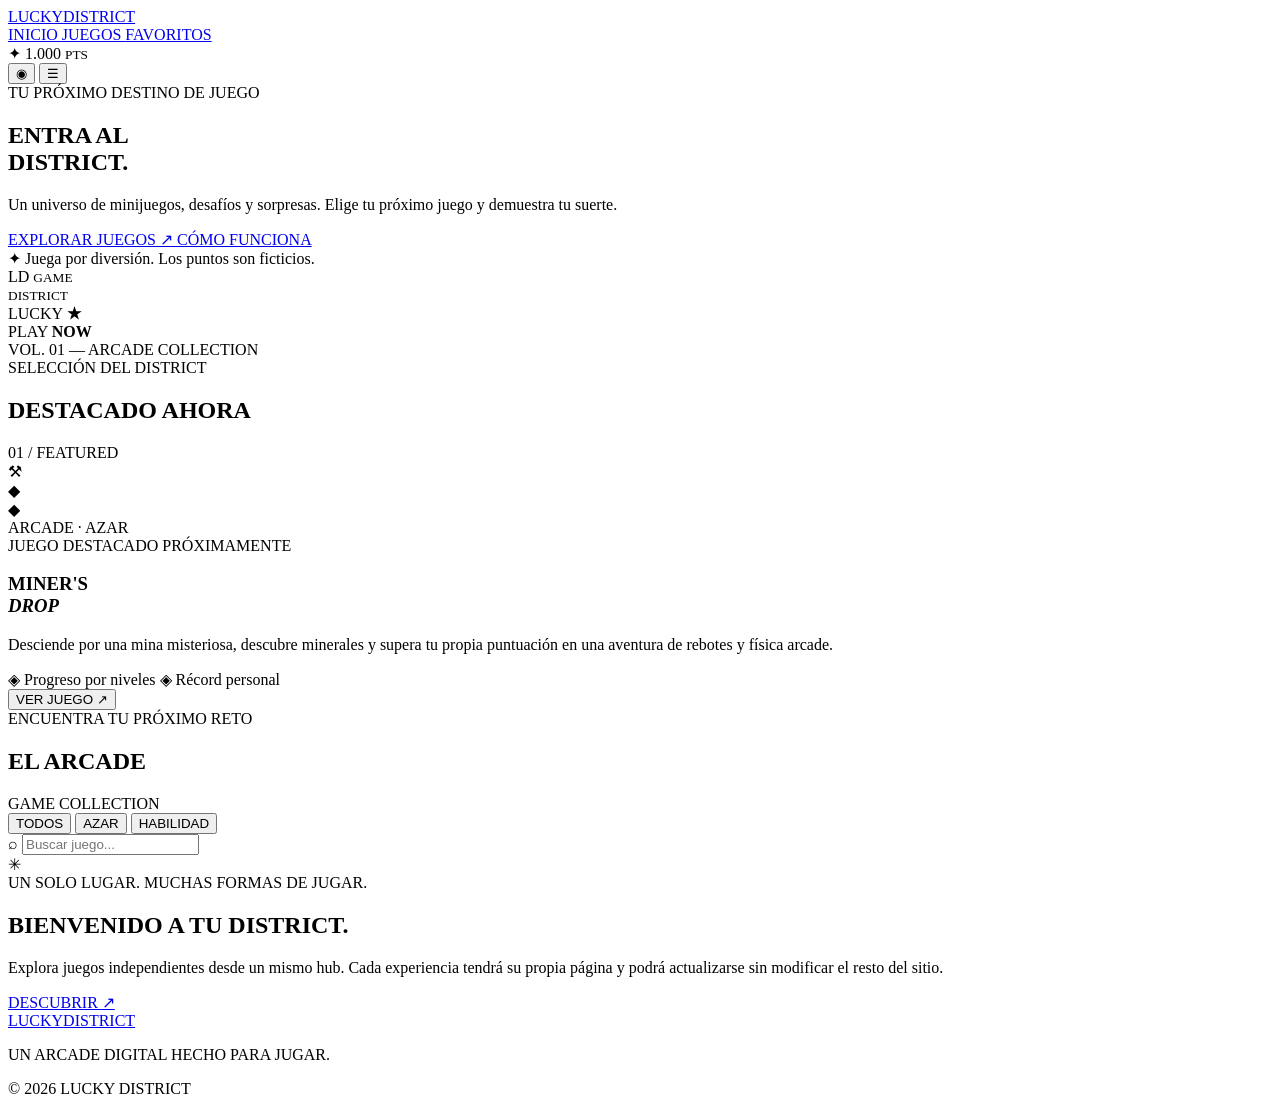
==== commit b664363c: "Update index.html" ====
--- a/index.html
+++ b/index.html
@@ -2,778 +2,411 @@
 <!DOCTYPE html>
 <html lang="es">
 <head>
-<meta charset="UTF-8">
-<meta name="viewport" content="width=device-width,initial-scale=1">
-<title>LUCKY DISTRICT | MINER'S DROP</title>
-<style>
-@import url('https://fonts.googleapis.com/css2?family=Orbitron:wght@500;700;900&family=Rajdhani:wght@500;600;700&display=swap');
-
-:root{
- --bg:#080b12;--panel:#111927;--panel2:#182437;
- --cyan:#00efff;--purple:#a855f7;--green:#43ff9c;
- --pink:#ff397b;--text:#eaf5ff;--muted:#8293aa;
- --border:rgba(0,239,255,.18);
-}
-*{box-sizing:border-box}
-body{
- margin:0;background:var(--bg);color:var(--text);
- font-family:Rajdhani,sans-serif;
- background-image:radial-gradient(ellipse at 20% 0%,#00efff12,transparent 40%),
- radial-gradient(ellipse at 90% 60%,#a855f712,transparent 45%);
- min-height:100vh
-}
-button{font-family:inherit;cursor:pointer}
-header{
- height:72px;padding:0 5%;display:flex;align-items:center;
- justify-content:space-between;border-bottom:1px solid var(--border);
- background:#080b12ed;position:sticky;top:0;z-index:10
-}
-.logo{font:900 19px Orbitron;letter-spacing:2px}
-.logo span{color:var(--cyan)}
-main{max-width:1250px;margin:auto;padding:30px 18px 60px}
-.hero{
- padding:30px;border:1px solid var(--border);border-radius:15px;
- background:linear-gradient(110deg,#00efff12,#a855f712),var(--panel)
-}
-.eyebrow{font:700 11px Orbitron;color:var(--cyan);letter-spacing:3px}
-h1{font:900 clamp(25px,5vw,40px) Orbitron;margin:12px 0}
-.hero p{color:var(--muted);font-size:17px;margin:0}
-#game{margin-top:25px}
-.topbar{
- display:flex;justify-content:space-between;align-items:center;
- gap:12px;flex-wrap:wrap;margin-bottom:16px
-}
-.topbar h2{font:700 19px Orbitron;margin:0}
-.back{background:none;border:1px solid var(--border);color:var(--muted);padding:9px 13px;border-radius:7px}
-.layout{display:grid;grid-template-columns:290px 1fr;gap:15px}
-.panel{background:var(--panel);border:1px solid var(--border);border-radius:12px;padding:17px}
-.panel h3{font:700 12px Orbitron;letter-spacing:1px;margin:0 0 13px}
-.picks{display:grid;gap:7px}
-.pick{
- display:grid;grid-template-columns:32px 1fr auto;gap:8px;
- align-items:center;padding:9px;border:1px solid var(--border);
- background:#0b1420;border-radius:7px
-}
-.pick .icon{font-size:24px}
-.pick strong{display:block;font-size:14px}
-.pick small{font-size:11px;color:var(--muted)}
-.pick .odds{font-size:12px;color:var(--cyan)}
-.start{
- width:100%;padding:14px;margin-top:15px;border:0;border-radius:7px;
- background:linear-gradient(90deg,var(--cyan),#8af8ff);
- color:#061016;font:900 12px Orbitron;letter-spacing:1px
-}
-.start:disabled{opacity:.4;cursor:not-allowed}
-.stats{
- display:grid;grid-template-columns:repeat(2,1fr);gap:8px;margin-top:15px
-}
-.stat{padding:10px;background:#0b1420;border:1px solid var(--border);border-radius:7px}
-.stat small{display:block;color:var(--muted);font-size:11px}
-.stat strong{font:700 16px Orbitron;color:var(--cyan)}
-.bar-label{display:flex;justify-content:space-between;color:var(--muted);font-size:13px;margin:12px 0 5px}
-.bar{height:9px;background:#273448;border-radius:20px;overflow:hidden}
-.fill{height:100%;width:100%;background:var(--green);transition:width .2s}
-.mine-panel{padding:12px;min-width:0}
-.mine-head{display:flex;justify-content:space-between;gap:10px;flex-wrap:wrap;padding:7px 5px 12px}
-.status{font:700 11px Orbitron;color:var(--cyan)}
-#depth{color:var(--muted);font-size:14px}
-#mine{
- width:100%;height:590px;display:block;border:1px solid #34445b;
- border-radius:8px;background:#111c2b;
-}
-.controls{display:flex;justify-content:space-between;gap:10px;flex-wrap:wrap;margin-top:12px}
-.controls span{font-size:13px;color:var(--muted)}
-.boosters{display:grid;grid-template-columns:repeat(5,1fr);gap:7px;margin-top:12px}
-.booster{
- background:#0b1420;border:1px solid var(--border);
- border-radius:7px;text-align:center;padding:9px 3px;min-width:0
-}
-.booster span{font-size:21px;display:block}
-.booster small{font-size:10px;color:var(--muted)}
-.message{
- padding:14px;margin-top:13px;border:1px solid var(--border);
- background:#0b1420;border-radius:8px;text-align:center
-}
-.message strong{font:700 14px Orbitron}
-.message p{margin:5px 0 0;color:var(--muted);font-size:14px}
-.records{margin-top:20px}
-.record{display:flex;justify-content:space-between;padding:8px 0;border-bottom:1px solid #263246;font-size:14px}
-.notice{font-size:12px;line-height:1.5;color:var(--muted)}
-@media(max-width:800px){
- .layout{grid-template-columns:1fr}
- #mine{height:510px}
- .boosters{grid-template-columns:repeat(5,1fr)}
- main{padding:18px 12px}
- .hero{padding:22px}
-}
-</style>
+    <meta charset="UTF-8">
+    <meta name="viewport" content="width=device-width, initial-scale=1.0">
+    <meta name="theme-color" content="#090a12">
+
+    <title>LUCKY DISTRICT</title>
+
+    <link rel="preconnect" href="https://fonts.googleapis.com">
+    <link rel="preconnect" href="https://fonts.gstatic.com" crossorigin>
+
+    <link href="https://fonts.googleapis.com/css2?family=Barlow+Condensed:wght@600;700;800;900&family=DM+Sans:wght@400;500;600;700;800&display=swap" rel="stylesheet">
+
+    <link rel="stylesheet" href="css/style.css">
 </head>
+
 <body>
 
-<header>
- <div class="logo">LUCKY <span>DISTRICT</span></div>
- <div style="font:700 11px Orbitron;color:var(--cyan)">ARCADE MODE</div>
+<div class="ambient ambient-a"></div>
+<div class="ambient ambient-b"></div>
+
+<!-- TOPBAR -->
+
+<header class="topbar">
+
+    <a class="brand" href="#">
+        <span class="brand-mark">
+            <span></span>
+            <span></span>
+            <span></span>
+        </span>
+
+        <span class="brand-name">
+            LUCKY<span>DISTRICT</span>
+        </span>
+    </a>
+
+    <nav class="main-nav">
+
+        <a href="#home" class="nav-link active" data-nav="home">
+            INICIO
+        </a>
+
+        <a href="#games" class="nav-link" data-nav="games">
+            JUEGOS
+        </a>
+
+        <a href="#favorites" class="nav-link" data-nav="favorites">
+            FAVORITOS
+        </a>
+
+    </nav>
+
+    <div class="top-actions">
+
+        <div class="points-pill">
+            <span class="coin-icon">✦</span>
+            <span id="pointsBalance">1.000</span>
+            <small>PTS</small>
+        </div>
+
+        <button class="icon-button" id="profileButton">
+            ◉
+        </button>
+
+        <button class="menu-button" id="menuButton">
+            ☰
+        </button>
+
+    </div>
+
 </header>
 
-<main>
- <section class="hero">
-  <div class="eyebrow">LUCKY DISTRICT ARCADE</div>
-  <h1>MINER'S DROP</h1>
-  <p>La gravedad decide el camino. Tu pico decide cuánto puede resistir.</p>
- </section>
-
- <section id="game">
-  <div class="topbar">
-   <h2>⛏️ MINER'S DROP / PHYSICS ENGINE</h2>
-   <button class="back" onclick="resetScreen()">REINICIAR</button>
-  </div>
-
-  <div class="layout">
-   <aside class="panel">
-    <h3>01 / SISTEMA DE PICOS</h3>
-    <div class="picks">
-     <div class="pick"><span class="icon">🪓</span><div><strong>PIEDRA</strong><small>100 HP · Básico</small></div><span class="odds">50%</span></div>
-     <div class="pick"><span class="icon">⛏️</span><div><strong>HIERRO</strong><small>200 HP · Resistente</small></div><span class="odds">27%</span></div>
-     <div class="pick"><span class="icon">🔱</span><div><strong>ORO</strong><small>300 HP · Avanzado</small></div><span class="odds">14%</span></div>
-     <div class="pick"><span class="icon">💎</span><div><strong>DIAMANTE</strong><small>400 HP · Especial</small></div><span class="odds">7%</span></div>
-     <div class="pick"><span class="icon">⚡</span><div><strong>NEÓN</strong><small>500 HP · Legendario</small></div><span class="odds">2%</span></div>
-    </div>
-
-    <button class="start" id="start" onclick="startGame()">GENERAR PICO</button>
-
-    <div class="bar-label"><span>VIDA DEL PICO</span><b id="hpText">---</b></div>
-    <div class="bar"><div class="fill" id="hpFill"></div></div>
-
-    <div class="stats">
-     <div class="stat"><small>PROFUNDIDAD</small><strong id="depthStat">0 M</strong></div>
-     <div class="stat"><small>BLOQUES ROTOS</small><strong id="blocksStat">0</strong></div>
-     <div class="stat"><small>MINERALES</small><strong id="mineralsStat">0</strong></div>
-     <div class="stat"><small>PUNTUACIÓN</small><strong id="scoreStat">0</strong></div>
-    </div>
-
-    <h3 style="margin-top:20px">02 / POTENCIADORES</h3>
-    <div class="boosters">
-     <div class="booster"><span>🛡️</span><small id="shieldCount">0</small></div>
-     <div class="booster"><span>🧲</span><small id="magnetCount">0</small></div>
-     <div class="booster"><span>🔥</span><small id="fireCount">0</small></div>
-     <div class="booster"><span>🍀</span><small id="luckCount">0</small></div>
-     <div class="booster"><span>⚡</span><small id="speedCount">0</small></div>
-    </div>
-    <p class="notice">
-     🛡️ Escudo: protege de impactos.<br>
-     🧲 Imán: atrae minerales cercanos.<br>
-     🔥 Fuego: mejora el daño a bloques.<br>
-     🍀 Suerte: aumenta la aparición de minerales.<br>
-     ⚡ Impulso: aumenta la fuerza del rebote.
+
+<main id="home">
+
+    <!-- HERO -->
+
+    <section class="hero section-wrap">
+
+        <div class="hero-copy">
+
+            <div class="eyebrow">
+                <span class="live-dot"></span>
+                TU PRÓXIMO DESTINO DE JUEGO
+            </div>
+
+            <h1>
+                ENTRA AL<br>
+                <span>DISTRICT.</span>
+            </h1>
+
+            <p class="hero-description">
+                Un universo de minijuegos, desafíos y sorpresas.
+                Elige tu próximo juego y demuestra tu suerte.
+            </p>
+
+            <div class="hero-buttons">
+
+                <a href="#games" class="button button-primary">
+                    EXPLORAR JUEGOS <span>↗</span>
+                </a>
+
+                <a href="#about" class="button button-ghost">
+                    CÓMO FUNCIONA
+                </a>
+
+            </div>
+
+            <div class="hero-footnote">
+                <span>✦</span>
+                Juega por diversión. Los puntos son ficticios.
+            </div>
+
+        </div>
+
+
+        <div class="hero-art">
+
+            <div class="orbit orbit-one"></div>
+            <div class="orbit orbit-two"></div>
+
+            <div class="hero-disc">
+
+                <div class="disc-inner">
+                    <span>LD</span>
+                    <small>GAME<br>DISTRICT</small>
+                </div>
+
+            </div>
+
+            <div class="floating-chip chip-one">
+                LUCKY
+                <b>★</b>
+            </div>
+
+            <div class="floating-chip chip-two">
+                PLAY
+                <b>NOW</b>
+            </div>
+
+            <div class="hero-grid"></div>
+
+            <div class="hero-art-label">
+                VOL. 01 — ARCADE COLLECTION
+            </div>
+
+        </div>
+
+    </section>
+
+
+    <!-- FEATURED GAME -->
+
+    <section class="section-wrap featured-section">
+
+        <div class="section-heading">
+
+            <div>
+                <div class="eyebrow">
+                    SELECCIÓN DEL DISTRICT
+                </div>
+
+                <h2>
+                    DESTACADO <span>AHORA</span>
+                </h2>
+            </div>
+
+            <span class="section-index">
+                01 / FEATURED
+            </span>
+
+        </div>
+
+
+        <article class="featured-card">
+
+            <div class="featured-visual miners-visual">
+
+                <div class="mine-sun"></div>
+
+                <div class="mine-rock rock-a"></div>
+                <div class="mine-rock rock-b"></div>
+
+                <div class="pickaxe-art">⚒</div>
+
+                <div class="ore ore-one">◆</div>
+                <div class="ore ore-two">◆</div>
+
+                <span class="visual-tag">
+                    ARCADE · AZAR
+                </span>
+
+            </div>
+
+
+            <div class="featured-info">
+
+                <div class="game-kicker">
+                    JUEGO DESTACADO
+                    <span class="tag-new">PRÓXIMAMENTE</span>
+                </div>
+
+                <h3>
+                    MINER'S<br>
+                    <em>DROP</em>
+                </h3>
+
+                <p>
+                    Desciende por una mina misteriosa, descubre minerales
+                    y supera tu propia puntuación en una aventura
+                    de rebotes y física arcade.
+                </p>
+
+                <div class="featured-meta">
+                    <span>◈ Progreso por niveles</span>
+                    <span>◈ Récord personal</span>
+                </div>
+
+                <button class="button button-primary" data-game="miners-drop">
+                    VER JUEGO <span>↗</span>
+                </button>
+
+            </div>
+
+        </article>
+
+    </section>
+
+
+    <!-- GAME CATALOG -->
+
+    <section class="section-wrap games-section" id="games">
+
+        <div class="section-heading">
+
+            <div>
+                <div class="eyebrow">
+                    ENCUENTRA TU PRÓXIMO RETO
+                </div>
+
+                <h2>
+                    EL <span>ARCADE</span>
+                </h2>
+            </div>
+
+            <span class="section-index">
+                GAME COLLECTION
+            </span>
+
+        </div>
+
+
+        <div class="filter-row">
+
+            <div class="filter-tabs">
+
+                <button class="filter active" data-filter="all">
+                    TODOS
+                </button>
+
+                <button class="filter" data-filter="chance">
+                    AZAR
+                </button>
+
+                <button class="filter" data-filter="skill">
+                    HABILIDAD
+                </button>
+
+            </div>
+
+
+            <label class="search-box">
+                <span>⌕</span>
+                <input
+                    type="search"
+                    id="gameSearch"
+                    placeholder="Buscar juego..."
+                >
+            </label>
+
+        </div>
+
+
+        <div class="games-grid" id="gamesGrid"></div>
+
+        <div class="empty-state" id="emptyState" hidden>
+            No encontramos juegos con ese nombre.
+        </div>
+
+    </section>
+
+
+    <!-- ABOUT -->
+
+    <section class="section-wrap district-strip" id="about">
+
+        <div class="strip-symbol">✳</div>
+
+        <div>
+
+            <div class="eyebrow">
+                UN SOLO LUGAR. MUCHAS FORMAS DE JUGAR.
+            </div>
+
+            <h2>
+                BIENVENIDO A TU <span>DISTRICT.</span>
+            </h2>
+
+            <p>
+                Explora juegos independientes desde un mismo hub.
+                Cada experiencia tendrá su propia página y podrá
+                actualizarse sin modificar el resto del sitio.
+            </p>
+
+        </div>
+
+        <a href="#games" class="button button-ghost">
+            DESCUBRIR <span>↗</span>
+        </a>
+
+    </section>
+
+</main>
+
+
+<!-- FOOTER -->
+
+<footer class="footer section-wrap">
+
+    <a class="brand footer-brand" href="#">
+
+        <span class="brand-mark">
+            <span></span>
+            <span></span>
+            <span></span>
+        </span>
+
+        <span class="brand-name">
+            LUCKY<span>DISTRICT</span>
+        </span>
+
+    </a>
+
+    <p>
+        UN ARCADE DIGITAL HECHO PARA JUGAR.
     </p>
-   </aside>
-
-   <section class="panel mine-panel">
-    <div class="mine-head">
-     <div class="status" id="status">● ESPERANDO INICIO</div>
-     <div id="depth">PROFUNDIDAD: 0 M</div>
-    </div>
-
-    <canvas id="mine" width="900" height="1180"></canvas>
-
-    <div class="controls">
-     <span id="physics">FÍSICA: INACTIVA</span>
-     <span id="velocity">VELOCIDAD: 0</span>
-     <span id="pickName">PICO: ---</span>
-    </div>
-
-    <div class="message" id="message">
-     <strong>BIENVENIDO A LA MINA</strong>
-     <p>Genera un pico y observa cómo cae mediante física simulada.</p>
-    </div>
-
-    <div class="records">
-     <h3>RECORD PERSONAL</h3>
-     <div class="record"><span>Mayor profundidad</span><b id="bestDepth">0 M</b></div>
-     <div class="record"><span>Mayor puntuación</span><b id="bestScore">0</b></div>
-     <div class="record"><span>Minerales encontrados</span><b id="totalMinerals">0</b></div>
-    </div>
-   </section>
-  </div>
- </section>
-</main>
-
-<script>
-const canvas=document.getElementById("mine");
-const ctx=canvas.getContext("2d");
-
-const $=id=>document.getElementById(id);
-
-const TILE=90;
-const COLS=10;
-const WORLD_ROWS=90;
-const WORLD_WIDTH=COLS*TILE;
-
-const pickaxes=[
- {name:"PIEDRA",icon:"🪓",hp:100,weight:50,color:"#aeb8c7"},
- {name:"HIERRO",icon:"⛏️",hp:200,weight:27,color:"#9fb9ce"},
- {name:"ORO",icon:"🔱",hp:300,weight:14,color:"#ffd45a"},
- {name:"DIAMANTE",icon:"💎",hp:400,weight:7,color:"#52eaff"},
- {name:"NEÓN",icon:"⚡",hp:500,weight:2,color:"#d47aff"}
-];
-
-const mineralTypes=[
- {name:"Carbón",icon:"⚫",value:10,color:"#343b48"},
- {name:"Cobre",icon:"🟠",value:20,color:"#b96b36"},
- {name:"Hierro",icon:"⚙️",value:35,color:"#9aafc5"},
- {name:"Oro",icon:"🟡",value:60,color:"#f3c34c"},
- {name:"Esmeralda",icon:"🟢",value:100,color:"#39d98a"},
- {name:"Diamante",icon:"💎",value:180,color:"#43dcff"},
- {name:"Cristal neón",icon:"💠",value:300,color:"#bc6aff"}
-];
-
-const boosterTypes=[
- {id:"shield",icon:"🛡️",name:"Escudo"},
- {id:"magnet",icon:"🧲",name:"Imán"},
- {id:"fire",icon:"🔥",name:"Fuego"},
- {id:"luck",icon:"🍀",name:"Suerte"},
- {id:"speed",icon:"⚡",name:"Impulso"}
-];
-
-let game=null;
-let animation=null;
-let lastTime=0;
-let cameraY=0;
-let particles=[];
-let floatingItems=[];
-let keys={};
-
-let records=JSON.parse(localStorage.getItem("miner_records")||'{"depth":0,"score":0,"minerals":0}');
-
-function weightedPick(list){
- let total=list.reduce((s,x)=>s+x.weight,0);
- let r=Math.random()*total;
- for(const x of list){
-  r-=x.weight;
-  if(r<=0)return x;
- }
- return list[0];
-}
-
-function generateWorld(){
- const blocks=[];
- for(let row=0;row<WORLD_ROWS;row++){
-  for(let col=0;col<COLS;col++){
-   const depth=row*10;
-   const difficulty=Math.min(3,Math.floor(row/15));
-   let type="rock";
-   let hp=35+difficulty*12;
-
-   // Minerales progresivos y distribución irregular.
-   const chance=Math.min(.36,.10+row*.003);
-   if(Math.random()<chance){
-    const available=Math.min(6,Math.floor(row/12));
-    type="mineral";
-    const index=Math.floor(Math.random()*(available+1));
-    hp=25+difficulty*9;
-    blocks.push({
-     x:col*TILE,y:row*TILE,w:TILE,h:TILE,
-     type,hp,maxHp:hp,mineral:mineralTypes[index],
-     alive:true,hitFlash:0
-    });
-   }else{
-    blocks.push({
-     x:col*TILE,y:row*TILE,w:TILE,h:TILE,
-     type,hp,maxHp:hp,alive:true,hitFlash:0
-    });
-   }
-  }
- }
- return blocks;
-}
-
-function startGame(){
- if(game&&game.running)return;
- if(animation)cancelAnimationFrame(animation);
-
- const pick=weightedPick(pickaxes);
- game={
-  running:true,ended:false,pick,
-  hp:pick.hp,maxHP:pick.hp,
-  score:0,blocksBroken:0,mineralsFound:0,
-  depth:0,elapsed:0,
-  blocks:generateWorld(),
-  x:WORLD_WIDTH/2,
-  y:35,
-  vx:(Math.random()-.5)*190,
-  vy:20,
-  radius:25,
-  gravity:980,
-  restitution:.68,
-  bounceCount:0,
-  impactCooldown:0,
-  combo:0,
-  comboTimer:0,
-  inventory:{shield:0,magnet:0,fire:0,luck:0,speed:0},
-  effects:{shield:0,magnet:0,fire:0,luck:0,speed:0},
-  shake:0
- };
-
- particles=[];
- floatingItems=[];
- cameraY=0;
-
- $("start").disabled=true;
- $("status").textContent="● PICO EN CAÍDA";
- $("pickName").textContent="PICO: "+pick.name;
- $("physics").textContent="FÍSICA: ACTIVA";
- $("message").innerHTML="<strong>"+pick.name+" GENERADO</strong><p>El pico ha comenzado su descenso.</p>";
-
- updateHUD();
- lastTime=performance.now();
- animation=requestAnimationFrame(loop);
-}
-
-function resetScreen(){
- if(game&&game.running){
-  if(!confirm("¿Quieres detener la simulación actual?"))return;
- }
- if(animation)cancelAnimationFrame(animation);
- game=null;
- $("start").disabled=false;
- $("status").textContent="● ESPERANDO INICIO";
- $("physics").textContent="FÍSICA: INACTIVA";
- $("velocity").textContent="VELOCIDAD: 0";
- $("pickName").textContent="PICO: ---";
- $("message").innerHTML="<strong>MINA REINICIADA</strong><p>Genera otro pico para comenzar.</p>";
- ctx.clearRect(0,0,canvas.width,canvas.height);
-}
-
-function loop(now){
- if(!game||!game.running)return;
-
- const dt=Math.min((now-lastTime)/1000,.033);
- lastTime=now;
-
- updatePhysics(dt);
- updateParticles(dt);
- updateCamera();
- draw();
-
- animation=requestAnimationFrame(loop);
-}
-
-function updatePhysics(dt){
- const g=game;
- g.elapsed+=dt;
- g.impactCooldown=Math.max(0,g.impactCooldown-dt);
- g.comboTimer=Math.max(0,g.comboTimer-dt);
-
- // Gravedad realista simplificada.
- g.vy+=g.gravity*dt;
- g.vy=Math.min(g.vy,1000);
-
- // Efecto de impulso.
- const boost=g.effects.speed>0?1.35:1;
- g.x+=g.vx*dt*boost;
- g.y+=g.vy*dt;
-
- // Rozamiento lateral.
- g.vx*=Math.pow(.997,dt*60);
-
- // Paredes laterales.
- if(g.x<g.radius){
-  g.x=g.radius;
-  g.vx=Math.abs(g.vx)*.82;
-  impactWall();
- }
- if(g.x>WORLD_WIDTH-g.radius){
-  g.x=WORLD_WIDTH-g.radius;
-  g.vx=-Math.abs(g.vx)*.82;
-  impactWall();
- }
-
- // Buscar colisión con el bloque más cercano.
- if(g.impactCooldown<=0){
-  let target=null;
-  let best=Infinity;
-
-  for(const block of g.blocks){
-   if(!block.alive)continue;
-   if(block.y>g.y+g.radius+25||block.y+TILE<g.y-g.radius-25)continue;
-
-   const closestX=Math.max(block.x,Math.min(g.x,block.x+block.w));
-   const closestY=Math.max(block.y,Math.min(g.y,block.y+block.h));
-   const dx=g.x-closestX;
-   const dy=g.y-closestY;
-   const distance=Math.sqrt(dx*dx+dy*dy);
-
-   if(distance<g.radius&&distance<best){
-    best=distance;
-    target=block;
-   }
-  }
-
-  if(target)hitBlock(target);
- }
-
- // Recoger objetos.
- updateItems(dt);
-
- g.depth=Math.max(0,Math.floor(g.y/10));
- $("depth").textContent="PROFUNDIDAD: "+g.depth+" M";
-
- if(g.hp<=0){
-  endGame("El pico se quedó sin resistencia.");
-  return;
- }
-
- if(g.y>WORLD_ROWS*TILE-80){
-  endGame("El pico alcanzó el final de la mina.");
-  return;
- }
-
- updateHUD();
-}
-
-function hitBlock(block){
- const g=game;
-
- // Normal aproximada de colisión.
- const cx=Math.max(block.x,Math.min(g.x,block.x+block.w));
- const cy=Math.max(block.y,Math.min(g.y,block.y+block.h));
- let nx=g.x-cx;
- let ny=g.y-cy;
- const length=Math.hypot(nx,ny)||1;
- nx/=length;ny/=length;
-
- // Rebote con aleatoriedad controlada.
- const dot=g.vx*nx+g.vy*ny;
- g.vx-=2*dot*nx;
- g.vy-=2*dot*ny;
-
- const randomAngle=(Math.random()-.5)*.9;
- const speed=Math.max(240,Math.hypot(g.vx,g.vy));
- g.vx+=Math.sin(randomAngle)*speed*.25;
- g.vy=Math.min(g.vy,-Math.abs(g.vy)*g.restitution-120);
- g.vx=Math.max(-650,Math.min(650,g.vx));
-
- g.x+=nx*5;
- g.y+=ny*5;
- g.bounceCount++;
- g.impactCooldown=.12;
- g.shake=7;
-
- // Cada impacto consume 10 HP.
- const shielded=g.effects.shield>0;
- if(shielded){
-  g.effects.shield--;
- }else{
-  g.hp=Math.max(0,g.hp-10);
- }
-
- const blockDamage=g.effects.fire>0?65:35;
- block.hp-=blockDamage;
- block.hitFlash=.2;
-
- createParticles(cx,cy,block.type==="mineral"?"#45dfff":"#91a1b6",12);
-
- if(block.hp<=0){
-  block.alive=false;
-  g.blocksBroken++;
-  g.combo++;
-  g.comboTimer=3;
-
-  if(block.type==="mineral"){
-   const mineral=block.mineral;
-   const points=mineral.value*(1+Math.min(g.combo,5)*.1);
-   g.score+=Math.round(points);
-   g.mineralsFound++;
-   floatingItems.push({
-    x:block.x+TILE/2,y:block.y+TILE/2,
-    type:"mineral",icon:mineral.icon,value:Math.round(points),
-    vx:(Math.random()-.5)*100,vy:-130,life:12
-   });
-   createParticles(block.x+45,block.y+45,mineral.color,25);
-   notify("¡"+mineral.name+" encontrado!", "+"+Math.round(points)+" puntos");
-  }else{
-   g.score+=5;
-   createParticles(block.x+45,block.y+45,"#9aa9bd",15);
-  }
-
-  // Potenciadores aleatorios al romper ciertos bloques.
-  if(Math.random()<.075){
-   const type=boosterTypes[Math.floor(Math.random()*boosterTypes.length)];
-   floatingItems.push({
-    x:block.x+45,y:block.y+45,type:"booster",
-    booster:type.id,icon:type.icon,vx:0,vy:-150,life:15
-   });
-  }
- }else{
-  g.score+=1;
- }
-
- if(g.hp<=0)g.hp=0;
- updateHUD();
-}
-
-function impactWall(){
- game.shake=3;
- createParticles(game.x,game.y,"#00efff",4);
-}
-
-function updateItems(dt){
- const g=game;
- for(let i=floatingItems.length-1;i>=0;i--){
-  const item=floatingItems[i];
-  item.life-=dt;
-  item.vy+=250*dt;
-  item.x+=item.vx*dt;
-  item.y+=item.vy*dt;
-
-  if(g.effects.magnet>0){
-   const dx=g.x-item.x,dy=g.y-item.y;
-   const dist=Math.hypot(dx,dy);
-   if(dist<260){
-    item.x+=dx*dt*3;
-    item.y+=dy*dt*3;
-   }
-  }
-
-  if(Math.hypot(g.x-item.x,g.y-item.y)<48){
-   if(item.type==="mineral"){
-    g.score+=item.value;
-    notify("MINERAL RECOGIDO","+"+item.value+" puntos");
-   }else{
-    g.inventory[item.booster]++;
-    activateBooster(item.booster);
-    notify("POTENCIADOR OBTENIDO",item.icon+" "+item.booster.toUpperCase());
-   }
-   floatingItems.splice(i,1);
-   continue;
-  }
-
-  if(item.life<=0)floatingItems.splice(i,1);
- }
-}
-
-function activateBooster(type){
- const g=game;
- const duration={
-  shield:8,magnet:12,fire:10,luck:12,speed:7
- }[type];
-
- g.effects[type]=Math.max(g.effects[type],duration);
-
- if(type==="shield"){
-  g.hp=Math.min(g.maxHP,g.hp+20);
- }
- if(type==="speed"){
-  g.vy-=180;
- }
-}
-
-function updateCamera(){
- const target=Math.max(0,game.y-230);
- cameraY+=(target-cameraY)*.08;
-}
-
-function createParticles(x,y,color,count){
- for(let i=0;i<count;i++){
-  const angle=Math.random()*Math.PI*2;
-  const speed=60+Math.random()*250;
-  particles.push({
-   x,y,vx:Math.cos(angle)*speed,
-   vy:Math.sin(angle)*speed,
-   life:.35+Math.random()*.65,
-   max:.35+Math.random()*.65,
-   color,size:2+Math.random()*5
-  });
- }
-}
-
-function updateParticles(dt){
- for(let i=particles.length-1;i>=0;i--){
-  const p=particles[i];
-  p.life-=dt;
-  p.x+=p.vx*dt;
-  p.y+=p.vy*dt;
-  p.vy+=500*dt;
-  if(p.life<=0)particles.splice(i,1);
- }
-}
-
-function draw(){
- const g=game;
- if(!g)return;
-
- ctx.save();
- ctx.clearRect(0,0,canvas.width,canvas.height);
-
- // Fondo de la mina.
- const gradient=ctx.createLinearGradient(0,0,0,canvas.height);
- gradient.addColorStop(0,"#152439");
- gradient.addColorStop(1,"#080e18");
- ctx.fillStyle=gradient;
- ctx.fillRect(0,0,canvas.width,canvas.height);
-
- ctx.save();
- ctx.translate(0,-cameraY);
-
- // Paredes.
- ctx.fillStyle="#34465c";
- ctx.fillRect(0,0,30,WORLD_ROWS*TILE);
- ctx.fillRect(canvas.width-30,0,30,WORLD_ROWS*TILE);
-
- for(let y=0;y<WORLD_ROWS*TILE;y+=70){
-  ctx.fillStyle="#172536";
-  ctx.fillRect(0,y,30,35);
-  ctx.fillRect(canvas.width-30,y,30,35);
- }
-
- // Bloques individuales.
- for(const b of g.blocks){
-  if(!b.alive)continue;
-  if(b.y<cameraY-100||b.y>cameraY+canvas.height+100)continue;
-
-  const x=b.x+30;
-  const y=b.y;
-
-  ctx.fillStyle=b.type==="mineral"?"#293e52":"#28374a";
-  ctx.fillRect(x+2,y+2,TILE-4,TILE-4);
-
-  ctx.strokeStyle=b.type==="mineral"?b.mineral.color:"#506176";
-  ctx.lineWidth=2;
-  ctx.strokeRect(x+3,y+3,TILE-6,TILE-6);
-
-  if(b.type==="mineral"){
-   ctx.font="36px Arial";
-   ctx.textAlign="center";
-   ctx.fillText(b.mineral.icon,x+45,y+55);
-  }else{
-   ctx.fillStyle="#66778c";
-   ctx.fillRect(x+18,y+18,45,5);
-   ctx.fillRect(x+25,y+42,35,5);
-  }
-
-  if(b.hitFlash>0){
-   ctx.fillStyle="#ffffff66";
-   ctx.fillRect(x,y,TILE,TILE);
-   b.hitFlash-=.02;
-  }
-
-  // Barra de resistencia de cada bloque.
-  if(b.hp<b.maxHp){
-   ctx.fillStyle="#0b1420";
-   ctx.fillRect(x+10,y+TILE-12,TILE-20,5);
-   ctx.fillStyle="#ffad49";
-   ctx.fillRect(x+10,y+TILE-12,(TILE-20)*Math.max(0,b.hp/b.maxHp),5);
-  }
- }
-
- // Objetos recogibles.
- for(const item of floatingItems){
-  ctx.font="34px Arial";
-  ctx.textAlign="center";
-  ctx.fillText(item.icon,item.x+30,item.y);
-  ctx.shadowBlur=15;
-  ctx.shadowColor="#00efff";
-  ctx.shadowBlur=0;
- }
-
- // Pico y estela.
- const px=g.x+30,py=g.y;
- ctx.beginPath();
- ctx.arc(px,py,g.radius+8,0,Math.PI*2);
- ctx.fillStyle=g.pick.color+"33";
- ctx.fill();
-
- ctx.save();
- ctx.translate(px,py);
- ctx.rotate(Math.atan2(g.vy,g.vx)+Math.PI/2);
- ctx.font="54px Arial";
- ctx.textAlign="center";
- ctx.fillText(g.pick.icon,0,17);
- ctx.restore();
-
- // Partículas.
- for(const p of particles){
-  ctx.globalAlpha=Math.max(0,p.life/p.max);
-  ctx.fillStyle=p.color;
-  ctx.beginPath();
-  ctx.arc(p.x+30,p.y,p.size,0,Math.PI*2);
-  ctx.fill();
- }
- ctx.globalAlpha=1;
-
- ctx.restore();
-
- // HUD dentro del canvas.
- ctx.fillStyle="#ffffffaa";
- ctx.font="bold 15px Orbitron";
- ctx.textAlign="left";
- ctx.fillText("DEPTH "+g.depth+" M",48,35);
- ctx.fillText("HP "+g.hp,48,60);
-
- ctx.restore();
-
- $("velocity").textContent="VELOCIDAD: "+Math.round(Math.hypot(g.vx,g.vy));
- $("depthStat").textContent=g.depth+" M";
- $("blocksStat").textContent=g.blocksBroken;
- $("mineralsStat").textContent=g.mineralsFound;
- $("scoreStat").textContent=g.score;
-}
-
-function updateHUD(){
- const g=game;
- if(!g)return;
-
- $("hpText").textContent=g.hp+" / "+g.maxHP;
- $("hpFill").style.width=(g.hp/g.maxHP*100)+"%";
- $("hpFill").style.background=g.hp/g.maxHP<.3?"#ff397b":g.hp/g.maxHP<.6?"#ffd45a":"#43ff9c";
-
- for(const b of boosterTypes){
-  $(b.id+"Count").textContent=g.inventory[b.id];
- }
-
- $("depthStat").textContent=g.depth+" M";
- $("blocksStat").textContent=g.blocksBroken;
- $("mineralsStat").textContent=g.mineralsFound;
- $("scoreStat").textContent=g.score;
-}
-
-function notify(title,subtitle){
- $("message").innerHTML="";
- const strong=document.createElement("strong");
- const p=document.createElement("p");
- strong.textContent=title;
- p.textContent=subtitle;
- $("message").append(strong,p);
-}
-
-function endGame(reason){
- const g=game;
- if(!g||g.ended)return;
-
- g.running=false;
- g.ended=true;
- $("start").disabled=false;
- $("status").textContent="● SIMULACIÓN TERMINADA";
- $("physics").textContent="FÍSICA: FINALIZADA";
-
- records.depth=Math.max(records.depth,g.depth);
- records.score=Math.max(records.score,g.score);
- records.minerals+=g.mineralsFound;
- localStorage.setItem("miner_records",JSON.stringify(records));
-
- $("bestDepth").textContent=records.depth+" M";
- $("bestScore").textContent=records.score;
- $("totalMinerals").textContent=records.minerals;
-
- notify("EXCAVACIÓN FINALIZADA",reason+" Puntuación: "+g.score);
-}
-
-$("bestDepth").textContent=records.depth+" M";
-$("bestScore").textContent=records.score;
-$("totalMinerals").textContent=records.minerals;
-
-// La simulación empieza al pulsar el botón.
-// No hay apuestas, pagos ni pérdidas de fichas.
-</script>
+
+    <span class="footer-copy">
+        © 2026 LUCKY DISTRICT
+    </span>
+
+</footer>
+
+
+<!-- PROFILE MODAL -->
+
+<div class="modal-backdrop" id="modalBackdrop" hidden>
+
+    <section class="profile-modal">
+
+        <button class="modal-close" id="modalClose">
+            ×
+        </button>
+
+        <div class="eyebrow">
+            TU ESPACIO
+        </div>
+
+        <h2>
+            PERFIL DEL <span>JUGADOR</span>
+        </h2>
+
+        <div class="avatar">LD</div>
+
+        <div class="profile-name">
+            PLAYER ONE
+        </div>
+
+        <div class="profile-level">
+            MIEMBRO DEL DISTRICT · NIVEL 01
+        </div>
+
+        <div class="profile-stat">
+            <span>Puntos de demostración</span>
+            <b id="modalPoints">1.000 PTS</b>
+        </div>
+
+        <p class="modal-note">
+            Este perfil es local y de demostración.
+            Los puntos no tienen valor monetario.
+        </p>
+
+        <button class="button button-ghost reset-button" id="resetPoints">
+            REINICIAR DEMO
+        </button>
+
+    </section>
+
+</div>
+
+
+<div class="toast" id="toast"></div>
+
+
+<script src="js/data.js"></script>
+<script src="js/app.js"></script>
+
 </body>
 </html>
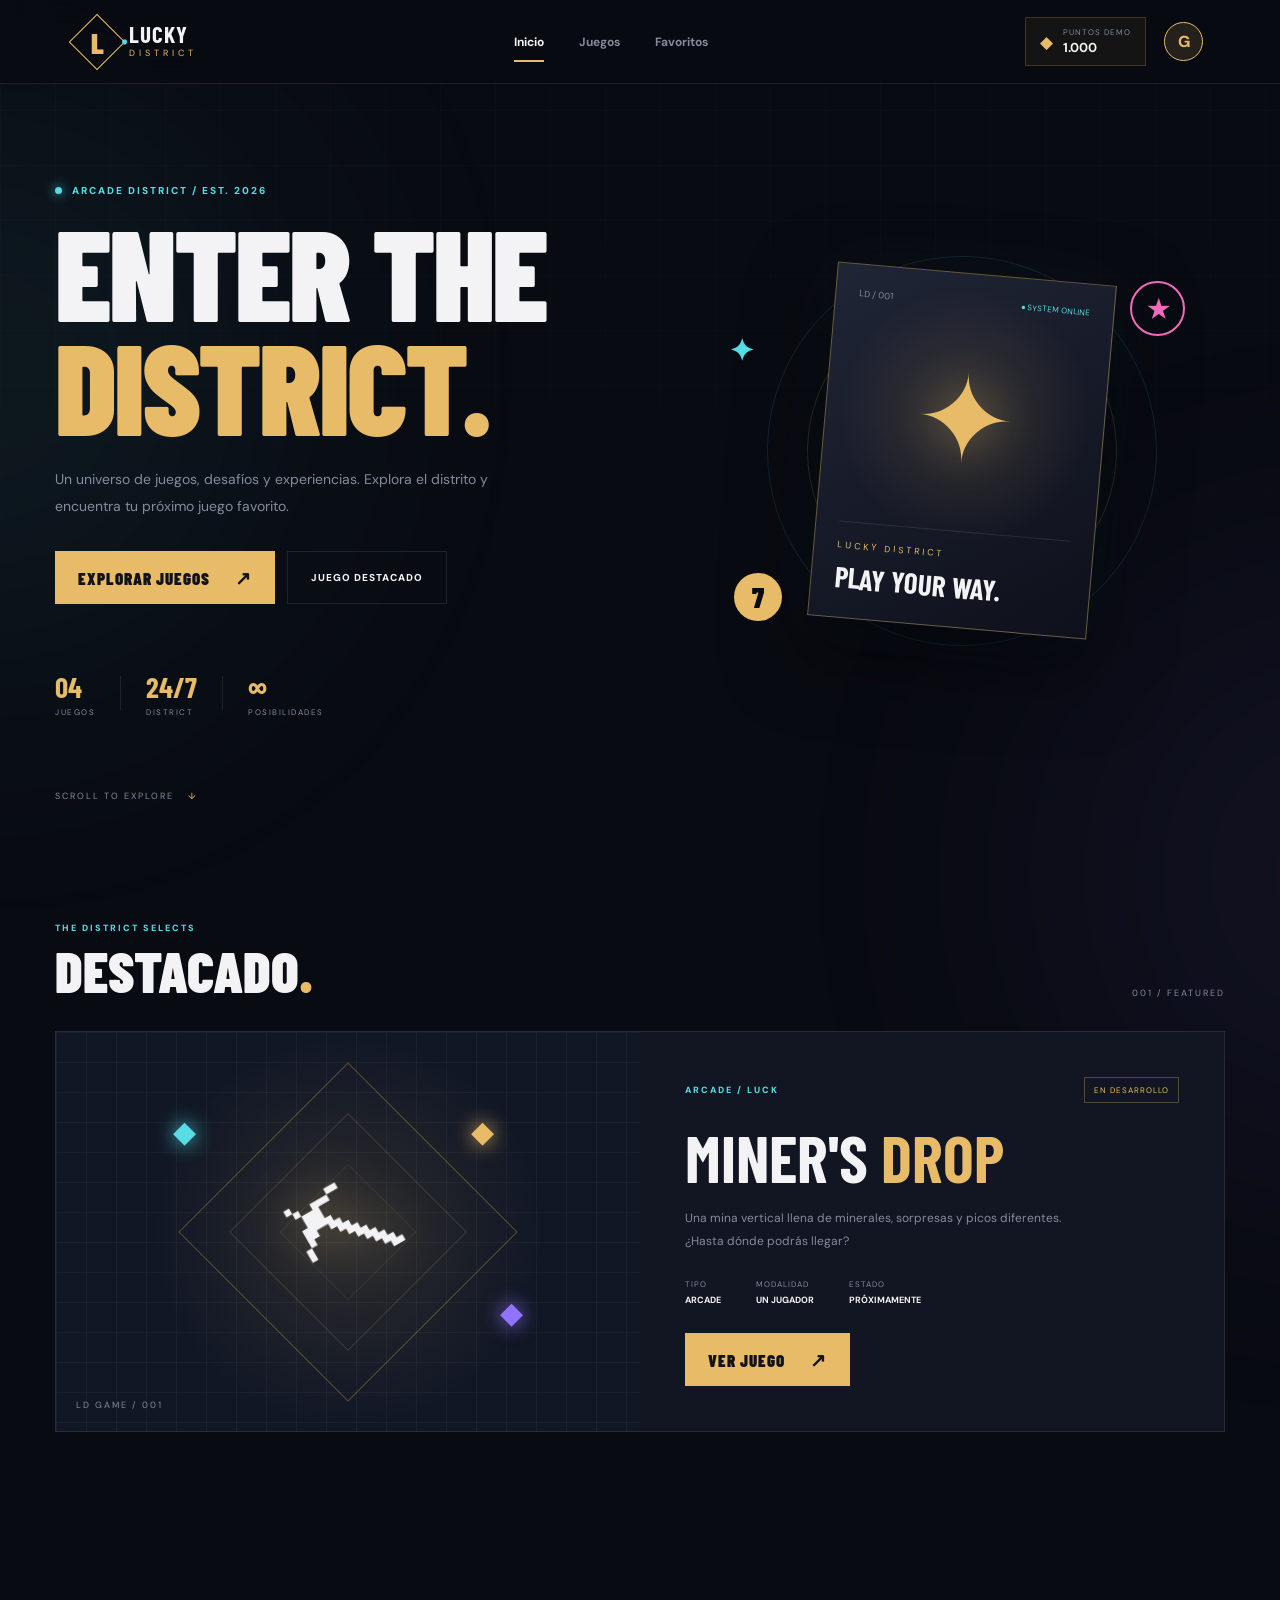
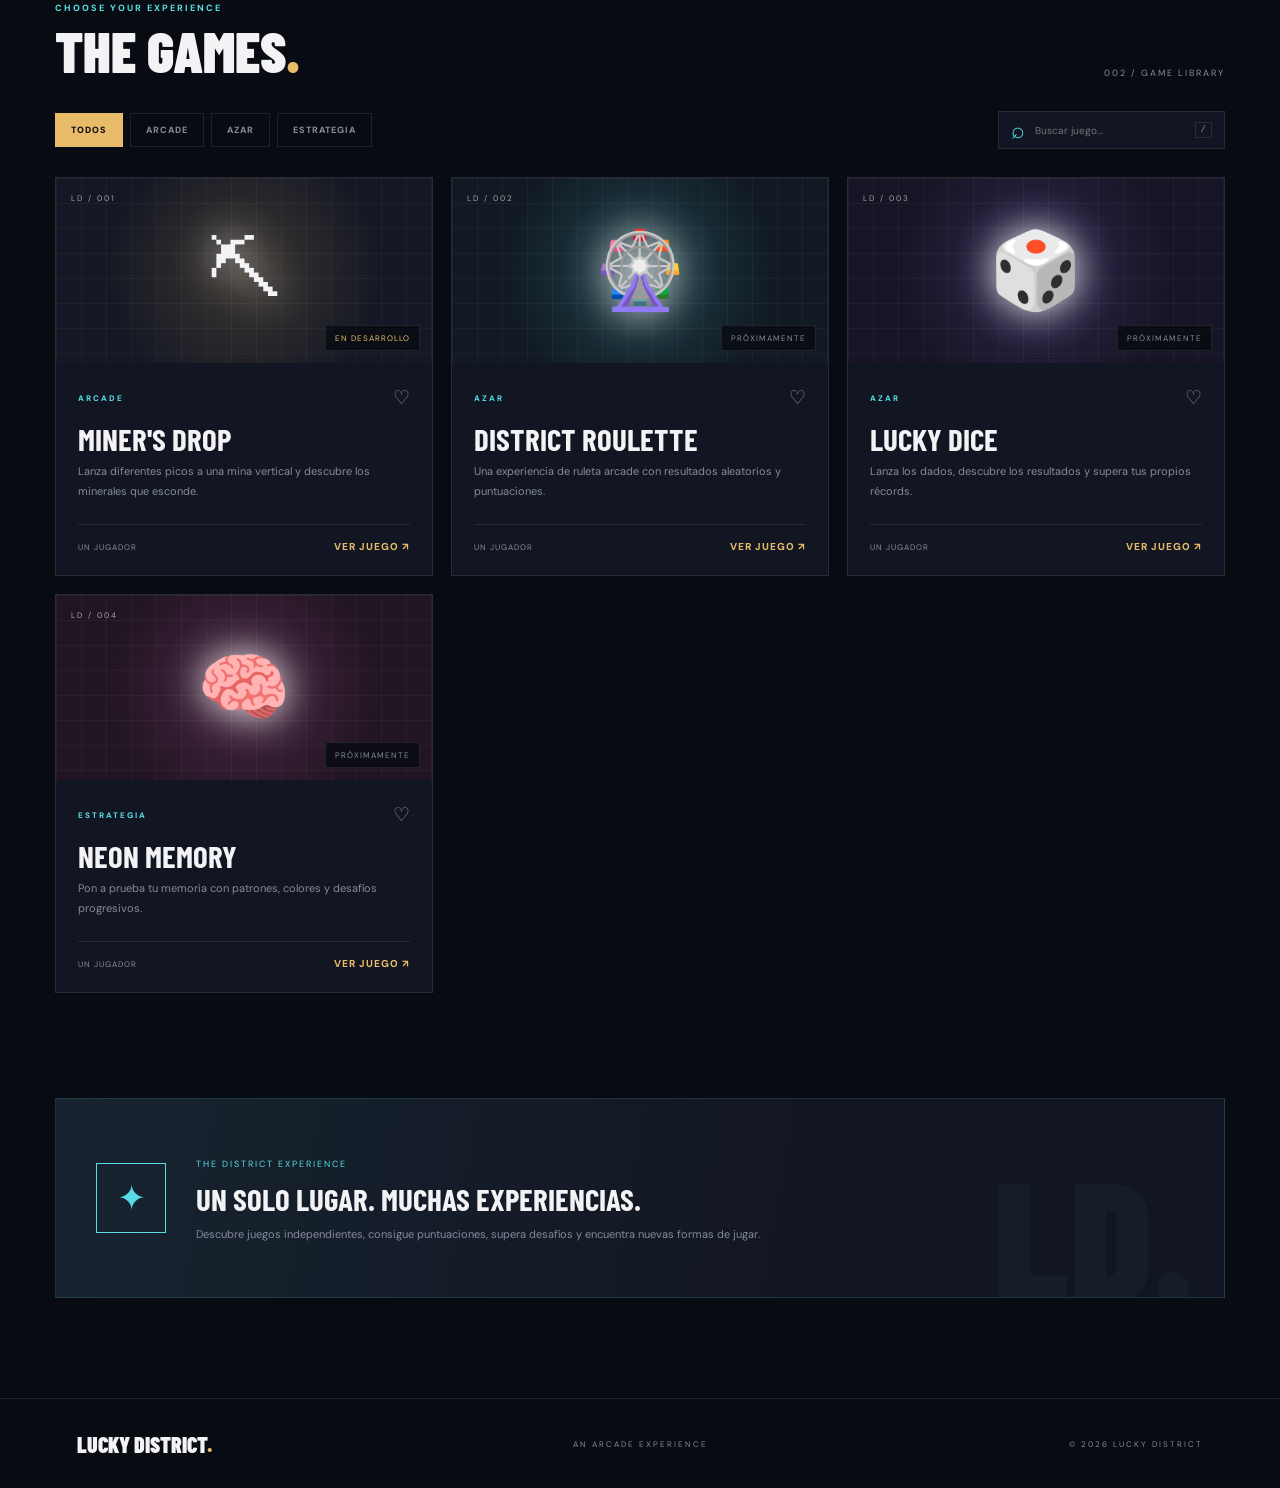
==== commit 570d7b22: "Add files via upload" ====
--- a/index.html
+++ b/index.html
@@ -1,412 +1,419 @@
-
-<!DOCTYPE html>
-<html lang="es">
-<head>
-    <meta charset="UTF-8">
-    <meta name="viewport" content="width=device-width, initial-scale=1.0">
-    <meta name="theme-color" content="#090a12">
-
-    <title>LUCKY DISTRICT</title>
-
-    <link rel="preconnect" href="https://fonts.googleapis.com">
-    <link rel="preconnect" href="https://fonts.gstatic.com" crossorigin>
-
-    <link href="https://fonts.googleapis.com/css2?family=Barlow+Condensed:wght@600;700;800;900&family=DM+Sans:wght@400;500;600;700;800&display=swap" rel="stylesheet">
-
-    <link rel="stylesheet" href="css/style.css">
-</head>
-
-<body>
-
-<div class="ambient ambient-a"></div>
-<div class="ambient ambient-b"></div>
-
-<!-- TOPBAR -->
-
-<header class="topbar">
-
-    <a class="brand" href="#">
-        <span class="brand-mark">
-            <span></span>
-            <span></span>
-            <span></span>
-        </span>
-
-        <span class="brand-name">
-            LUCKY<span>DISTRICT</span>
-        </span>
-    </a>
-
-    <nav class="main-nav">
-
-        <a href="#home" class="nav-link active" data-nav="home">
-            INICIO
-        </a>
-
-        <a href="#games" class="nav-link" data-nav="games">
-            JUEGOS
-        </a>
-
-        <a href="#favorites" class="nav-link" data-nav="favorites">
-            FAVORITOS
-        </a>
-
-    </nav>
-
-    <div class="top-actions">
-
-        <div class="points-pill">
-            <span class="coin-icon">✦</span>
-            <span id="pointsBalance">1.000</span>
-            <small>PTS</small>
-        </div>
-
-        <button class="icon-button" id="profileButton">
-            ◉
-        </button>
-
-        <button class="menu-button" id="menuButton">
-            ☰
-        </button>
-
-    </div>
-
-</header>
-
-
-<main id="home">
-
-    <!-- HERO -->
-
-    <section class="hero section-wrap">
-
-        <div class="hero-copy">
-
-            <div class="eyebrow">
-                <span class="live-dot"></span>
-                TU PRÓXIMO DESTINO DE JUEGO
-            </div>
-
-            <h1>
-                ENTRA AL<br>
-                <span>DISTRICT.</span>
-            </h1>
-
-            <p class="hero-description">
-                Un universo de minijuegos, desafíos y sorpresas.
-                Elige tu próximo juego y demuestra tu suerte.
-            </p>
-
-            <div class="hero-buttons">
-
-                <a href="#games" class="button button-primary">
-                    EXPLORAR JUEGOS <span>↗</span>
-                </a>
-
-                <a href="#about" class="button button-ghost">
-                    CÓMO FUNCIONA
-                </a>
-
-            </div>
-
-            <div class="hero-footnote">
-                <span>✦</span>
-                Juega por diversión. Los puntos son ficticios.
-            </div>
-
-        </div>
-
-
-        <div class="hero-art">
-
-            <div class="orbit orbit-one"></div>
-            <div class="orbit orbit-two"></div>
-
-            <div class="hero-disc">
-
-                <div class="disc-inner">
-                    <span>LD</span>
-                    <small>GAME<br>DISTRICT</small>
-                </div>
-
-            </div>
-
-            <div class="floating-chip chip-one">
-                LUCKY
-                <b>★</b>
-            </div>
-
-            <div class="floating-chip chip-two">
-                PLAY
-                <b>NOW</b>
-            </div>
-
-            <div class="hero-grid"></div>
-
-            <div class="hero-art-label">
-                VOL. 01 — ARCADE COLLECTION
-            </div>
-
-        </div>
-
-    </section>
-
-
-    <!-- FEATURED GAME -->
-
-    <section class="section-wrap featured-section">
-
-        <div class="section-heading">
-
-            <div>
-                <div class="eyebrow">
-                    SELECCIÓN DEL DISTRICT
-                </div>
-
-                <h2>
-                    DESTACADO <span>AHORA</span>
-                </h2>
-            </div>
-
-            <span class="section-index">
-                01 / FEATURED
-            </span>
-
-        </div>
-
-
-        <article class="featured-card">
-
-            <div class="featured-visual miners-visual">
-
-                <div class="mine-sun"></div>
-
-                <div class="mine-rock rock-a"></div>
-                <div class="mine-rock rock-b"></div>
-
-                <div class="pickaxe-art">⚒</div>
-
-                <div class="ore ore-one">◆</div>
-                <div class="ore ore-two">◆</div>
-
-                <span class="visual-tag">
-                    ARCADE · AZAR
-                </span>
-
-            </div>
-
-
-            <div class="featured-info">
-
-                <div class="game-kicker">
-                    JUEGO DESTACADO
-                    <span class="tag-new">PRÓXIMAMENTE</span>
-                </div>
-
-                <h3>
-                    MINER'S<br>
-                    <em>DROP</em>
-                </h3>
-
-                <p>
-                    Desciende por una mina misteriosa, descubre minerales
-                    y supera tu propia puntuación en una aventura
-                    de rebotes y física arcade.
-                </p>
-
-                <div class="featured-meta">
-                    <span>◈ Progreso por niveles</span>
-                    <span>◈ Récord personal</span>
-                </div>
-
-                <button class="button button-primary" data-game="miners-drop">
-                    VER JUEGO <span>↗</span>
-                </button>
-
-            </div>
-
-        </article>
-
-    </section>
-
-
-    <!-- GAME CATALOG -->
-
-    <section class="section-wrap games-section" id="games">
-
-        <div class="section-heading">
-
-            <div>
-                <div class="eyebrow">
-                    ENCUENTRA TU PRÓXIMO RETO
-                </div>
-
-                <h2>
-                    EL <span>ARCADE</span>
-                </h2>
-            </div>
-
-            <span class="section-index">
-                GAME COLLECTION
-            </span>
-
-        </div>
-
-
-        <div class="filter-row">
-
-            <div class="filter-tabs">
-
-                <button class="filter active" data-filter="all">
-                    TODOS
-                </button>
-
-                <button class="filter" data-filter="chance">
-                    AZAR
-                </button>
-
-                <button class="filter" data-filter="skill">
-                    HABILIDAD
-                </button>
-
-            </div>
-
-
-            <label class="search-box">
-                <span>⌕</span>
-                <input
-                    type="search"
-                    id="gameSearch"
-                    placeholder="Buscar juego..."
-                >
-            </label>
-
-        </div>
-
-
-        <div class="games-grid" id="gamesGrid"></div>
-
-        <div class="empty-state" id="emptyState" hidden>
-            No encontramos juegos con ese nombre.
-        </div>
-
-    </section>
-
-
-    <!-- ABOUT -->
-
-    <section class="section-wrap district-strip" id="about">
-
-        <div class="strip-symbol">✳</div>
-
-        <div>
-
-            <div class="eyebrow">
-                UN SOLO LUGAR. MUCHAS FORMAS DE JUGAR.
-            </div>
-
-            <h2>
-                BIENVENIDO A TU <span>DISTRICT.</span>
-            </h2>
-
-            <p>
-                Explora juegos independientes desde un mismo hub.
-                Cada experiencia tendrá su propia página y podrá
-                actualizarse sin modificar el resto del sitio.
-            </p>
-
-        </div>
-
-        <a href="#games" class="button button-ghost">
-            DESCUBRIR <span>↗</span>
-        </a>
-
-    </section>
-
-</main>
-
-
-<!-- FOOTER -->
-
-<footer class="footer section-wrap">
-
-    <a class="brand footer-brand" href="#">
-
-        <span class="brand-mark">
-            <span></span>
-            <span></span>
-            <span></span>
-        </span>
-
-        <span class="brand-name">
-            LUCKY<span>DISTRICT</span>
-        </span>
-
-    </a>
-
-    <p>
-        UN ARCADE DIGITAL HECHO PARA JUGAR.
-    </p>
-
-    <span class="footer-copy">
-        © 2026 LUCKY DISTRICT
-    </span>
-
-</footer>
-
-
-<!-- PROFILE MODAL -->
-
-<div class="modal-backdrop" id="modalBackdrop" hidden>
-
-    <section class="profile-modal">
-
-        <button class="modal-close" id="modalClose">
-            ×
-        </button>
-
-        <div class="eyebrow">
-            TU ESPACIO
-        </div>
-
-        <h2>
-            PERFIL DEL <span>JUGADOR</span>
-        </h2>
-
-        <div class="avatar">LD</div>
-
-        <div class="profile-name">
-            PLAYER ONE
-        </div>
-
-        <div class="profile-level">
-            MIEMBRO DEL DISTRICT · NIVEL 01
-        </div>
-
-        <div class="profile-stat">
-            <span>Puntos de demostración</span>
-            <b id="modalPoints">1.000 PTS</b>
-        </div>
-
-        <p class="modal-note">
-            Este perfil es local y de demostración.
-            Los puntos no tienen valor monetario.
-        </p>
-
-        <button class="button button-ghost reset-button" id="resetPoints">
-            REINICIAR DEMO
-        </button>
-
-    </section>
-
-</div>
-
-
-<div class="toast" id="toast"></div>
-
-
-<script src="js/data.js"></script>
-<script src="js/app.js"></script>
-
-</body>
-</html>
+<!DOCTYPE html>
+<html lang="es">
+<head>
+    <meta charset="UTF-8">
+    <meta name="viewport" content="width=device-width, initial-scale=1.0">
+
+    <meta name="theme-color" content="#090b12">
+    <meta name="description" content="LUCKY DISTRICT - Un universo de juegos arcade, azar y entretenimiento.">
+
+    <title>LUCKY DISTRICT | Arcade District</title>
+
+    <link rel="preconnect" href="https://fonts.googleapis.com">
+    <link rel="preconnect" href="https://fonts.gstatic.com" crossorigin>
+
+    <link href="https://fonts.googleapis.com/css2?family=Barlow+Condensed:wght@400;500;600;700;800;900&family=DM+Sans:wght@400;500;600;700;800&display=swap" rel="stylesheet">
+
+    <link rel="stylesheet" href="css/style.css">
+</head>
+
+<body>
+
+    <div class="background-grid"></div>
+    <div class="background-glow glow-one"></div>
+    <div class="background-glow glow-two"></div>
+
+    <!-- HEADER -->
+
+    <header class="topbar">
+
+        <a href="#" class="brand" aria-label="Lucky District inicio">
+            <div class="brand-symbol">
+                <span>L</span>
+                <div class="brand-dot"></div>
+            </div>
+
+            <div class="brand-name">
+                <strong>LUCKY</strong>
+                <span>DISTRICT</span>
+            </div>
+        </a>
+
+        <nav class="main-nav" id="mainNav">
+            <a href="#home" class="nav-link active">Inicio</a>
+            <a href="#games" class="nav-link">Juegos</a>
+            <button class="nav-link" id="favoritesNav">Favoritos</button>
+        </nav>
+
+        <div class="header-actions">
+
+            <div class="points-display">
+                <span class="points-icon">◆</span>
+
+                <div>
+                    <small>PUNTOS DEMO</small>
+                    <strong id="headerPoints">1.000</strong>
+                </div>
+            </div>
+
+            <button class="profile-button" id="profileButton" aria-label="Abrir perfil">
+                <span id="profileInitial">G</span>
+            </button>
+
+            <button class="mobile-menu-button" id="mobileMenuButton" aria-label="Abrir menú">
+                <span></span>
+                <span></span>
+                <span></span>
+            </button>
+
+        </div>
+
+    </header>
+
+
+    <main>
+
+        <!-- HERO -->
+
+        <section class="hero-section" id="home">
+
+            <div class="hero-content">
+
+                <div class="eyebrow">
+                    <span class="status-indicator"></span>
+                    ARCADE DISTRICT / EST. 2026
+                </div>
+
+                <h1>
+                    ENTER THE
+                    <span>DISTRICT.</span>
+                </h1>
+
+                <p class="hero-description">
+                    Un universo de juegos, desafíos y experiencias.
+                    Explora el distrito y encuentra tu próximo juego favorito.
+                </p>
+
+                <div class="hero-buttons">
+
+                    <a href="#games" class="primary-button">
+                        EXPLORAR JUEGOS
+                        <span>↗</span>
+                    </a>
+
+                    <a href="#featured" class="secondary-button">
+                        JUEGO DESTACADO
+                    </a>
+
+                </div>
+
+                <div class="hero-stats">
+
+                    <div class="stat">
+                        <strong id="gameCount">04</strong>
+                        <span>JUEGOS</span>
+                    </div>
+
+                    <div class="stat-divider"></div>
+
+                    <div class="stat">
+                        <strong>24/7</strong>
+                        <span>DISTRICT</span>
+                    </div>
+
+                    <div class="stat-divider"></div>
+
+                    <div class="stat">
+                        <strong>∞</strong>
+                        <span>POSIBILIDADES</span>
+                    </div>
+
+                </div>
+
+            </div>
+
+            <div class="hero-art">
+
+                <div class="hero-art-circle circle-one"></div>
+                <div class="hero-art-circle circle-two"></div>
+
+                <div class="hero-card">
+
+                    <div class="hero-card-top">
+                        <span>LD / 001</span>
+                        <span class="live-label">● SYSTEM ONLINE</span>
+                    </div>
+
+                    <div class="hero-card-symbol">✦</div>
+
+                    <div class="hero-card-bottom">
+                        <span>LUCKY DISTRICT</span>
+                        <strong>PLAY YOUR WAY.</strong>
+                    </div>
+
+                </div>
+
+                <div class="floating-chip chip-one">★</div>
+                <div class="floating-chip chip-two">7</div>
+                <div class="floating-chip chip-three">✦</div>
+
+            </div>
+
+            <div class="hero-bottom-label">
+                SCROLL TO EXPLORE <span>↓</span>
+            </div>
+
+        </section>
+
+
+        <!-- FEATURED GAME -->
+
+        <section class="featured-section section-container" id="featured">
+
+            <div class="section-heading">
+
+                <div>
+                    <span class="section-kicker">THE DISTRICT SELECTS</span>
+                    <h2>DESTACADO<span>.</span></h2>
+                </div>
+
+                <span class="section-number">001 / FEATURED</span>
+
+            </div>
+
+            <article class="featured-card">
+
+                <div class="featured-art">
+
+                    <div class="featured-art-grid"></div>
+
+                    <div class="mine-depth depth-one"></div>
+                    <div class="mine-depth depth-two"></div>
+                    <div class="mine-depth depth-three"></div>
+
+                    <div class="featured-pickaxe">
+                        ⛏
+                    </div>
+
+                    <div class="featured-mineral mineral-one">◆</div>
+                    <div class="featured-mineral mineral-two">◆</div>
+                    <div class="featured-mineral mineral-three">◆</div>
+
+                    <div class="featured-art-label">
+                        LD GAME / 001
+                    </div>
+
+                </div>
+
+                <div class="featured-info">
+
+                    <div class="featured-topline">
+                        <span class="game-category">ARCADE / LUCK</span>
+                        <span class="coming-badge">EN DESARROLLO</span>
+                    </div>
+
+                    <h3>MINER'S <span>DROP</span></h3>
+
+                    <p>
+                        Una mina vertical llena de minerales, sorpresas
+                        y picos diferentes. ¿Hasta dónde podrás llegar?
+                    </p>
+
+                    <div class="featured-details">
+                        <div>
+                            <small>TIPO</small>
+                            <strong>ARCADE</strong>
+                        </div>
+
+                        <div>
+                            <small>MODALIDAD</small>
+                            <strong>UN JUGADOR</strong>
+                        </div>
+
+                        <div>
+                            <small>ESTADO</small>
+                            <strong>PRÓXIMAMENTE</strong>
+                        </div>
+                    </div>
+
+                    <button class="primary-button featured-button" data-game="miners-drop">
+                        VER JUEGO
+                        <span>↗</span>
+                    </button>
+
+                </div>
+
+            </article>
+
+        </section>
+
+
+        <!-- GAMES -->
+
+        <section class="games-section section-container" id="games">
+
+            <div class="section-heading">
+
+                <div>
+                    <span class="section-kicker">CHOOSE YOUR EXPERIENCE</span>
+                    <h2>THE GAMES<span>.</span></h2>
+                </div>
+
+                <span class="section-number">002 / GAME LIBRARY</span>
+
+            </div>
+
+
+            <div class="games-toolbar">
+
+                <div class="filter-list" id="filterList">
+
+                    <button class="filter-button active" data-filter="all">
+                        TODOS
+                    </button>
+
+                    <button class="filter-button" data-filter="arcade">
+                        ARCADE
+                    </button>
+
+                    <button class="filter-button" data-filter="luck">
+                        AZAR
+                    </button>
+
+                    <button class="filter-button" data-filter="strategy">
+                        ESTRATEGIA
+                    </button>
+
+                </div>
+
+                <div class="search-box">
+                    <span>⌕</span>
+
+                    <input
+                        type="search"
+                        id="gameSearch"
+                        placeholder="Buscar juego..."
+                        autocomplete="off"
+                    >
+
+                    <kbd>/</kbd>
+                </div>
+
+            </div>
+
+
+            <div class="games-grid" id="gamesGrid">
+                <!-- Los juegos se generan mediante JavaScript -->
+            </div>
+
+            <div class="empty-state hidden" id="emptyState">
+                <span>⌕</span>
+                <h3>NO SE ENCONTRARON JUEGOS</h3>
+                <p>Prueba con otro nombre o categoría.</p>
+            </div>
+
+        </section>
+
+
+        <!-- INFORMATION -->
+
+        <section class="district-info section-container">
+
+            <div class="info-card">
+
+                <div class="info-icon">✦</div>
+
+                <div>
+                    <span>THE DISTRICT EXPERIENCE</span>
+                    <h3>UN SOLO LUGAR. MUCHAS EXPERIENCIAS.</h3>
+
+                    <p>
+                        Descubre juegos independientes, consigue puntuaciones,
+                        supera desafíos y encuentra nuevas formas de jugar.
+                    </p>
+                </div>
+
+                <div class="info-decoration">LD.</div>
+
+            </div>
+
+        </section>
+
+    </main>
+
+
+    <!-- FOOTER -->
+
+    <footer class="footer">
+
+        <a href="#home" class="footer-brand">
+            LUCKY DISTRICT<span>.</span>
+        </a>
+
+        <div class="footer-center">
+            AN ARCADE EXPERIENCE
+        </div>
+
+        <div class="footer-right">
+            © 2026 LUCKY DISTRICT
+        </div>
+
+    </footer>
+
+
+    <!-- PROFILE MODAL -->
+
+    <div class="modal-overlay hidden" id="profileModal">
+
+        <div class="profile-modal">
+
+            <button class="modal-close" id="closeProfile">×</button>
+
+            <span class="section-kicker">YOUR DISTRICT ID</span>
+
+            <div class="profile-avatar" id="modalAvatar">G</div>
+
+            <h2 id="modalUsername">GUEST PLAYER</h2>
+
+            <p>MIEMBRO DEL DISTRICT</p>
+
+            <div class="profile-points">
+                <small>PUNTOS DE DEMOSTRACIÓN</small>
+                <strong id="modalPoints">1.000</strong>
+            </div>
+
+            <label for="usernameInput">NOMBRE DE JUGADOR</label>
+
+            <input
+                type="text"
+                id="usernameInput"
+                maxlength="16"
+                placeholder="Escribe tu nombre"
+            >
+
+            <button class="primary-button save-profile-button" id="saveProfile">
+                GUARDAR PERFIL
+            </button>
+
+            <button class="reset-button" id="resetDemo">
+                RESTABLECER DEMOSTRACIÓN
+            </button>
+
+        </div>
+
+    </div>
+
+
+    <!-- TOAST -->
+
+    <div class="toast" id="toast">
+        <span class="toast-icon">✦</span>
+        <span id="toastMessage">Mensaje</span>
+    </div>
+
+
+    <script src="js/data.js"></script>
+    <script src="js/app.js"></script>
+
+</body>
+</html>
--- a/css/style.css
+++ b/css/style.css
@@ -0,0 +1,1585 @@
+/* =========================================
+   LUCKY DISTRICT
+   MAIN DESIGN SYSTEM
+========================================= */
+
+:root {
+
+    --bg: #090b12;
+    --bg-soft: #0e111b;
+    --surface: #121622;
+    --surface-light: #191f2d;
+
+    --gold: #e8bb68;
+    --gold-light: #ffe0a0;
+
+    --cyan: #57dce5;
+    --pink: #f16bba;
+    --purple: #9273ff;
+
+    --text: #f3f3f5;
+    --muted: #858b9b;
+
+    --border: rgba(255,255,255,0.09);
+
+    --font-display: 'Barlow Condensed', sans-serif;
+    --font-body: 'DM Sans', sans-serif;
+
+    --container: 1240px;
+
+    --transition: 0.25s ease;
+}
+
+
+/* RESET */
+
+* {
+    margin: 0;
+    padding: 0;
+    box-sizing: border-box;
+}
+
+html {
+    scroll-behavior: smooth;
+    scroll-padding-top: 100px;
+}
+
+body {
+    min-height: 100vh;
+    background: var(--bg);
+    color: var(--text);
+    font-family: var(--font-body);
+    overflow-x: hidden;
+}
+
+button,
+input {
+    font: inherit;
+}
+
+button {
+    cursor: pointer;
+}
+
+a {
+    color: inherit;
+    text-decoration: none;
+}
+
+button:focus-visible,
+a:focus-visible,
+input:focus-visible {
+    outline: 2px solid var(--cyan);
+    outline-offset: 4px;
+}
+
+
+/* BACKGROUND */
+
+.background-grid {
+    position: fixed;
+    inset: 0;
+    pointer-events: none;
+    z-index: -3;
+
+    background-image:
+        linear-gradient(rgba(255,255,255,.018) 1px, transparent 1px),
+        linear-gradient(90deg, rgba(255,255,255,.018) 1px, transparent 1px);
+
+    background-size: 55px 55px;
+
+    mask-image: linear-gradient(to bottom, black, transparent 90%);
+}
+
+.background-glow {
+    position: fixed;
+    width: 550px;
+    height: 550px;
+    border-radius: 50%;
+    filter: blur(150px);
+    opacity: .09;
+    pointer-events: none;
+    z-index: -2;
+}
+
+.glow-one {
+    background: var(--cyan);
+    top: 100px;
+    left: -300px;
+}
+
+.glow-two {
+    background: var(--purple);
+    top: 600px;
+    right: -350px;
+}
+
+
+/* HEADER */
+
+.topbar {
+    height: 84px;
+    padding: 0 6%;
+    display: flex;
+    align-items: center;
+    justify-content: space-between;
+
+    position: sticky;
+    top: 0;
+    z-index: 100;
+
+    background: rgba(9,11,18,.86);
+    backdrop-filter: blur(20px);
+
+    border-bottom: 1px solid var(--border);
+}
+
+.brand {
+    display: flex;
+    align-items: center;
+    gap: 12px;
+}
+
+.brand-symbol {
+    width: 40px;
+    height: 40px;
+    border: 1px solid var(--gold);
+    display: grid;
+    place-items: center;
+    position: relative;
+    transform: rotate(45deg);
+}
+
+.brand-symbol span {
+    transform: rotate(-45deg);
+    color: var(--gold);
+    font-family: var(--font-display);
+    font-size: 29px;
+    font-weight: 900;
+}
+
+.brand-dot {
+    position: absolute;
+    width: 5px;
+    height: 5px;
+    background: var(--cyan);
+    border-radius: 50%;
+    top: -3px;
+    right: -3px;
+}
+
+.brand-name {
+    display: flex;
+    flex-direction: column;
+    line-height: .85;
+}
+
+.brand-name strong {
+    font-family: var(--font-display);
+    font-size: 23px;
+    letter-spacing: 1px;
+}
+
+.brand-name span {
+    font-size: 9px;
+    color: var(--gold);
+    letter-spacing: 4px;
+    margin-top: 5px;
+}
+
+.main-nav {
+    display: flex;
+    align-items: center;
+    gap: 35px;
+}
+
+.nav-link {
+    background: none;
+    border: none;
+    color: var(--muted);
+    font-size: 12px;
+    font-weight: 700;
+    transition: var(--transition);
+    position: relative;
+}
+
+.nav-link:hover,
+.nav-link.active {
+    color: var(--text);
+}
+
+.nav-link.active::after {
+    content: "";
+    position: absolute;
+    left: 0;
+    bottom: -12px;
+    width: 100%;
+    height: 2px;
+    background: var(--gold);
+}
+
+.header-actions {
+    display: flex;
+    align-items: center;
+    gap: 18px;
+}
+
+.points-display {
+    display: flex;
+    align-items: center;
+    gap: 10px;
+    padding: 9px 14px;
+    border: 1px solid rgba(232,187,104,.2);
+    background: rgba(232,187,104,.05);
+}
+
+.points-icon {
+    color: var(--gold);
+    font-size: 17px;
+}
+
+.points-display div {
+    display: flex;
+    flex-direction: column;
+    gap: 2px;
+}
+
+.points-display small {
+    color: var(--muted);
+    font-size: 8px;
+    letter-spacing: 1px;
+}
+
+.points-display strong {
+    font-size: 13px;
+}
+
+.profile-button {
+    width: 39px;
+    height: 39px;
+    border-radius: 50%;
+    border: 1px solid var(--gold);
+    background: rgba(232,187,104,.12);
+    color: var(--gold);
+    font-weight: 800;
+}
+
+.profile-button:hover {
+    background: var(--gold);
+    color: var(--bg);
+}
+
+.mobile-menu-button {
+    display: none;
+    background: none;
+    border: none;
+}
+
+
+/* HERO */
+
+.hero-section {
+    max-width: var(--container);
+    min-height: 640px;
+    margin: auto;
+    padding: 100px 35px 120px;
+
+    display: grid;
+    grid-template-columns: 1.1fr .9fr;
+    align-items: center;
+
+    position: relative;
+}
+
+.hero-content {
+    position: relative;
+    z-index: 2;
+    animation: fadeUp .8s ease both;
+}
+
+.eyebrow {
+    display: flex;
+    align-items: center;
+    gap: 10px;
+    color: var(--cyan);
+    font-size: 10px;
+    font-weight: 800;
+    letter-spacing: 2px;
+    margin-bottom: 25px;
+}
+
+.status-indicator {
+    width: 7px;
+    height: 7px;
+    background: var(--cyan);
+    border-radius: 50%;
+    box-shadow: 0 0 12px var(--cyan);
+    animation: pulse 1.8s infinite;
+}
+
+.hero-content h1 {
+    font-family: var(--font-display);
+    font-size: clamp(75px, 10vw, 132px);
+    font-weight: 900;
+    line-height: .77;
+    letter-spacing: -3px;
+}
+
+.hero-content h1 span {
+    display: block;
+    color: var(--gold);
+    margin-top: 15px;
+}
+
+.hero-description {
+    color: var(--muted);
+    font-size: 14px;
+    line-height: 1.9;
+    max-width: 460px;
+    margin-top: 32px;
+}
+
+.hero-buttons {
+    display: flex;
+    flex-wrap: wrap;
+    gap: 12px;
+    margin-top: 32px;
+}
+
+.primary-button {
+    display: inline-flex;
+    align-items: center;
+    justify-content: center;
+    gap: 25px;
+
+    padding: 15px 23px;
+
+    border: none;
+    background: var(--gold);
+    color: #11121a;
+
+    font-family: var(--font-display);
+    font-size: 17px;
+    font-weight: 900;
+    letter-spacing: 1px;
+
+    transition: var(--transition);
+}
+
+.primary-button:hover {
+    background: var(--gold-light);
+    transform: translateY(-3px);
+    box-shadow: 0 10px 35px rgba(232,187,104,.18);
+}
+
+.primary-button span {
+    font-size: 19px;
+}
+
+.secondary-button {
+    display: inline-flex;
+    align-items: center;
+    justify-content: center;
+    padding: 15px 23px;
+
+    background: transparent;
+    border: 1px solid var(--border);
+
+    color: var(--text);
+    font-size: 10px;
+    font-weight: 800;
+    letter-spacing: 1px;
+
+    transition: var(--transition);
+}
+
+.secondary-button:hover {
+    border-color: var(--cyan);
+    color: var(--cyan);
+}
+
+.hero-stats {
+    display: flex;
+    align-items: center;
+    gap: 25px;
+    margin-top: 65px;
+}
+
+.stat {
+    display: flex;
+    flex-direction: column;
+    gap: 3px;
+}
+
+.stat strong {
+    font-family: var(--font-display);
+    font-size: 29px;
+    color: var(--gold);
+}
+
+.stat span {
+    color: var(--muted);
+    font-size: 8px;
+    letter-spacing: 1.5px;
+}
+
+.stat-divider {
+    height: 34px;
+    width: 1px;
+    background: var(--border);
+}
+
+
+/* HERO ART */
+
+.hero-art {
+    height: 420px;
+    position: relative;
+    display: grid;
+    place-items: center;
+}
+
+.hero-art-circle {
+    position: absolute;
+    border: 1px solid rgba(87,220,229,.12);
+    border-radius: 50%;
+    transform: rotate(-20deg);
+}
+
+.circle-one {
+    width: 390px;
+    height: 390px;
+}
+
+.circle-two {
+    width: 310px;
+    height: 310px;
+    border-color: rgba(232,187,104,.18);
+}
+
+.hero-card {
+    width: 280px;
+    height: 355px;
+    padding: 23px;
+
+    display: flex;
+    flex-direction: column;
+    justify-content: space-between;
+
+    border: 1px solid rgba(232,187,104,.4);
+
+    background:
+        radial-gradient(circle at 50% 40%, rgba(232,187,104,.15), transparent 50%),
+        linear-gradient(145deg, #202536, #0e111b);
+
+    box-shadow:
+        0 30px 80px rgba(0,0,0,.5),
+        0 0 70px rgba(87,220,229,.05);
+
+    transform: rotate(5deg);
+    animation: float 5s ease-in-out infinite;
+}
+
+.hero-card-top,
+.hero-card-bottom {
+    display: flex;
+    flex-direction: column;
+    gap: 8px;
+}
+
+.hero-card-top {
+    flex-direction: row;
+    justify-content: space-between;
+    font-size: 9px;
+    color: var(--muted);
+}
+
+.live-label {
+    color: var(--cyan);
+    font-size: 8px;
+}
+
+.hero-card-symbol {
+    text-align: center;
+    color: var(--gold);
+    font-size: 120px;
+    text-shadow: 0 0 50px rgba(232,187,104,.4);
+}
+
+.hero-card-bottom {
+    border-top: 1px solid var(--border);
+    padding-top: 17px;
+}
+
+.hero-card-bottom span {
+    color: var(--gold);
+    font-size: 9px;
+    letter-spacing: 3px;
+}
+
+.hero-card-bottom strong {
+    font-family: var(--font-display);
+    font-size: 29px;
+}
+
+.floating-chip {
+    position: absolute;
+    display: grid;
+    place-items: center;
+    border-radius: 50%;
+    font-family: var(--font-display);
+    font-weight: 900;
+    animation: float 4s ease-in-out infinite;
+}
+
+.chip-one {
+    width: 55px;
+    height: 55px;
+    top: 40px;
+    right: 40px;
+    border: 2px solid var(--pink);
+    color: var(--pink);
+    font-size: 25px;
+}
+
+.chip-two {
+    width: 48px;
+    height: 48px;
+    bottom: 40px;
+    left: 35px;
+    background: var(--gold);
+    color: var(--bg);
+    font-size: 28px;
+    animation-delay: -2s;
+}
+
+.chip-three {
+    width: 35px;
+    height: 35px;
+    top: 90px;
+    left: 25px;
+    color: var(--cyan);
+    font-size: 30px;
+    animation-delay: -1s;
+}
+
+.hero-bottom-label {
+    position: absolute;
+    bottom: 35px;
+    left: 35px;
+    color: var(--muted);
+    font-size: 9px;
+    letter-spacing: 2px;
+}
+
+.hero-bottom-label span {
+    color: var(--gold);
+    margin-left: 10px;
+}
+
+
+/* GENERAL SECTIONS */
+
+.section-container {
+    max-width: var(--container);
+    margin: auto;
+    padding: 85px 35px;
+}
+
+.section-heading {
+    display: flex;
+    align-items: end;
+    justify-content: space-between;
+    margin-bottom: 32px;
+}
+
+.section-kicker {
+    display: block;
+    color: var(--cyan);
+    font-size: 9px;
+    font-weight: 800;
+    letter-spacing: 2px;
+    margin-bottom: 8px;
+}
+
+.section-heading h2 {
+    font-family: var(--font-display);
+    font-size: 57px;
+    font-weight: 900;
+    line-height: 1;
+}
+
+.section-heading h2 span {
+    color: var(--gold);
+}
+
+.section-number {
+    color: var(--muted);
+    font-size: 9px;
+    letter-spacing: 2px;
+}
+
+
+/* FEATURED */
+
+.featured-card {
+    display: grid;
+    grid-template-columns: 1fr 1fr;
+    min-height: 370px;
+
+    background: var(--surface);
+    border: 1px solid var(--border);
+    overflow: hidden;
+}
+
+.featured-art {
+    min-height: 370px;
+    position: relative;
+    overflow: hidden;
+
+    background:
+        radial-gradient(circle at 50% 50%, rgba(232,187,104,.13), transparent 55%),
+        #111725;
+}
+
+.featured-art-grid {
+    position: absolute;
+    inset: 0;
+
+    background-image:
+        linear-gradient(rgba(255,255,255,.04) 1px, transparent 1px),
+        linear-gradient(90deg, rgba(255,255,255,.04) 1px, transparent 1px);
+
+    background-size: 30px 30px;
+}
+
+.mine-depth {
+    position: absolute;
+    width: 240px;
+    height: 240px;
+    border: 1px solid rgba(232,187,104,.3);
+    transform: rotate(45deg);
+    left: 50%;
+    top: 50%;
+}
+
+.depth-one {
+    margin-left: -120px;
+    margin-top: -120px;
+}
+
+.depth-two {
+    margin-left: -120px;
+    margin-top: -120px;
+    transform: rotate(45deg) scale(.7);
+}
+
+.depth-three {
+    margin-left: -120px;
+    margin-top: -120px;
+    transform: rotate(45deg) scale(.4);
+}
+
+.featured-pickaxe {
+    position: absolute;
+    top: 50%;
+    left: 50%;
+    transform: translate(-50%,-50%) rotate(-30deg);
+    font-size: 105px;
+    filter: drop-shadow(0 0 25px rgba(232,187,104,.5));
+}
+
+.featured-mineral {
+    position: absolute;
+    color: var(--cyan);
+    font-size: 30px;
+    text-shadow: 0 0 20px var(--cyan);
+}
+
+.mineral-one {
+    top: 20%;
+    left: 20%;
+}
+
+.mineral-two {
+    right: 20%;
+    bottom: 25%;
+    color: var(--purple);
+    text-shadow: 0 0 20px var(--purple);
+}
+
+.mineral-three {
+    right: 25%;
+    top: 20%;
+    color: var(--gold);
+    text-shadow: 0 0 20px var(--gold);
+}
+
+.featured-art-label {
+    position: absolute;
+    bottom: 20px;
+    left: 20px;
+    color: var(--muted);
+    font-size: 9px;
+    letter-spacing: 2px;
+}
+
+.featured-info {
+    padding: 45px;
+    display: flex;
+    flex-direction: column;
+    justify-content: center;
+}
+
+.featured-topline {
+    display: flex;
+    align-items: center;
+    justify-content: space-between;
+}
+
+.game-category {
+    color: var(--cyan);
+    font-size: 9px;
+    letter-spacing: 2px;
+    font-weight: 800;
+}
+
+.coming-badge {
+    font-size: 8px;
+    color: var(--gold);
+    border: 1px solid rgba(232,187,104,.3);
+    padding: 7px 9px;
+    letter-spacing: 1px;
+}
+
+.featured-info h3 {
+    font-family: var(--font-display);
+    font-size: 65px;
+    line-height: .9;
+    margin-top: 25px;
+}
+
+.featured-info h3 span {
+    color: var(--gold);
+}
+
+.featured-info p {
+    max-width: 390px;
+    margin-top: 20px;
+    color: var(--muted);
+    font-size: 12px;
+    line-height: 1.9;
+}
+
+.featured-details {
+    display: flex;
+    flex-wrap: wrap;
+    gap: 35px;
+    margin: 27px 0;
+}
+
+.featured-details div {
+    display: flex;
+    flex-direction: column;
+    gap: 5px;
+}
+
+.featured-details small {
+    color: var(--muted);
+    font-size: 8px;
+    letter-spacing: 1px;
+}
+
+.featured-details strong {
+    font-size: 9px;
+}
+
+.featured-button {
+    align-self: flex-start;
+}
+
+
+/* GAME TOOLBAR */
+
+.games-toolbar {
+    display: flex;
+    justify-content: space-between;
+    align-items: center;
+    gap: 20px;
+    margin-bottom: 28px;
+}
+
+.filter-list {
+    display: flex;
+    flex-wrap: wrap;
+    gap: 7px;
+}
+
+.filter-button {
+    padding: 10px 15px;
+    border: 1px solid var(--border);
+    background: transparent;
+    color: var(--muted);
+
+    font-size: 9px;
+    font-weight: 800;
+    letter-spacing: 1px;
+
+    transition: var(--transition);
+}
+
+.filter-button:hover {
+    border-color: var(--cyan);
+    color: var(--cyan);
+}
+
+.filter-button.active {
+    background: var(--gold);
+    border-color: var(--gold);
+    color: var(--bg);
+}
+
+.search-box {
+    height: 38px;
+    display: flex;
+    align-items: center;
+    gap: 10px;
+
+    padding: 0 12px;
+    border: 1px solid var(--border);
+    background: var(--surface);
+}
+
+.search-box > span {
+    color: var(--cyan);
+    font-size: 23px;
+}
+
+.search-box input {
+    width: 150px;
+    background: none;
+    border: none;
+    outline: none;
+    color: var(--text);
+    font-size: 10px;
+}
+
+.search-box kbd {
+    color: var(--muted);
+    border: 1px solid var(--border);
+    padding: 2px 5px;
+    font-size: 9px;
+}
+
+
+/* GAME CARDS */
+
+.games-grid {
+    display: grid;
+    grid-template-columns: repeat(3, 1fr);
+    gap: 18px;
+}
+
+.game-card {
+    position: relative;
+    min-width: 0;
+
+    background: var(--surface);
+    border: 1px solid var(--border);
+
+    overflow: hidden;
+
+    transition: transform .3s ease, border-color .3s ease, box-shadow .3s ease;
+
+    animation: fadeUp .5s ease both;
+}
+
+.game-card:hover {
+    transform: translateY(-7px);
+    border-color: rgba(87,220,229,.35);
+    box-shadow: 0 20px 50px rgba(0,0,0,.3);
+}
+
+.game-card-art {
+    height: 185px;
+    position: relative;
+    overflow: hidden;
+
+    display: grid;
+    place-items: center;
+}
+
+.game-card-art::before {
+    content: "";
+    position: absolute;
+    inset: 0;
+
+    background-image:
+        linear-gradient(rgba(255,255,255,.04) 1px, transparent 1px),
+        linear-gradient(90deg, rgba(255,255,255,.04) 1px, transparent 1px);
+
+    background-size: 25px 25px;
+}
+
+.game-card-icon {
+    position: relative;
+    z-index: 1;
+    font-size: 75px;
+    filter: drop-shadow(0 0 20px currentColor);
+    transition: transform .4s ease;
+}
+
+.game-card:hover .game-card-icon {
+    transform: scale(1.15) rotate(-8deg);
+}
+
+.art-gold {
+    background: radial-gradient(circle, rgba(232,187,104,.19), transparent 65%), #151824;
+}
+
+.art-cyan {
+    background: radial-gradient(circle, rgba(87,220,229,.2), transparent 65%), #111a23;
+}
+
+.art-purple {
+    background: radial-gradient(circle, rgba(146,115,255,.2), transparent 65%), #171525;
+}
+
+.art-pink {
+    background: radial-gradient(circle, rgba(241,107,186,.2), transparent 65%), #211523;
+}
+
+.game-code {
+    position: absolute;
+    top: 15px;
+    left: 15px;
+    z-index: 2;
+
+    color: rgba(255,255,255,.6);
+    font-size: 8px;
+    letter-spacing: 2px;
+}
+
+.game-status {
+    position: absolute;
+    bottom: 12px;
+    right: 12px;
+    z-index: 2;
+
+    font-size: 8px;
+    letter-spacing: 1px;
+    padding: 7px 9px;
+
+    background: rgba(9,11,18,.85);
+    border: 1px solid var(--border);
+}
+
+.status-ready {
+    color: var(--cyan);
+}
+
+.status-development {
+    color: var(--gold);
+}
+
+.status-soon {
+    color: var(--muted);
+}
+
+.game-card-content {
+    padding: 22px;
+}
+
+.game-card-top {
+    display: flex;
+    justify-content: space-between;
+    align-items: center;
+}
+
+.game-card-category {
+    color: var(--cyan);
+    font-size: 8px;
+    font-weight: 800;
+    letter-spacing: 2px;
+}
+
+.favorite-button {
+    background: none;
+    border: none;
+    color: var(--muted);
+    font-size: 19px;
+    transition: var(--transition);
+}
+
+.favorite-button:hover,
+.favorite-button.active {
+    color: var(--pink);
+}
+
+.game-card h3 {
+    font-family: var(--font-display);
+    font-size: 31px;
+    margin-top: 10px;
+}
+
+.game-card p {
+    color: var(--muted);
+    font-size: 11px;
+    line-height: 1.8;
+    min-height: 40px;
+    margin-top: 5px;
+}
+
+.game-card-footer {
+    margin-top: 22px;
+    padding-top: 15px;
+    border-top: 1px solid var(--border);
+
+    display: flex;
+    justify-content: space-between;
+    align-items: center;
+}
+
+.game-mode {
+    color: var(--muted);
+    font-size: 8px;
+    letter-spacing: 1px;
+}
+
+.game-play-button {
+    background: transparent;
+    border: none;
+    color: var(--gold);
+    font-size: 10px;
+    font-weight: 800;
+    letter-spacing: 1px;
+}
+
+.game-play-button:hover {
+    color: var(--gold-light);
+}
+
+
+/* EMPTY STATE */
+
+.empty-state {
+    padding: 80px 20px;
+    text-align: center;
+    border: 1px dashed var(--border);
+}
+
+.empty-state > span {
+    font-size: 45px;
+    color: var(--muted);
+}
+
+.empty-state h3 {
+    font-family: var(--font-display);
+    font-size: 30px;
+    margin: 10px 0;
+}
+
+.empty-state p {
+    color: var(--muted);
+    font-size: 12px;
+}
+
+.hidden {
+    display: none !important;
+}
+
+
+/* INFORMATION */
+
+.district-info {
+    padding-top: 20px;
+    padding-bottom: 100px;
+}
+
+.info-card {
+    min-height: 200px;
+    padding: 40px;
+    position: relative;
+    overflow: hidden;
+
+    display: flex;
+    align-items: center;
+    gap: 30px;
+
+    border: 1px solid rgba(87,220,229,.15);
+
+    background:
+        linear-gradient(100deg, rgba(87,220,229,.07), transparent 65%),
+        var(--surface);
+}
+
+.info-icon {
+    width: 70px;
+    height: 70px;
+    flex-shrink: 0;
+
+    display: grid;
+    place-items: center;
+
+    border: 1px solid var(--cyan);
+    color: var(--cyan);
+    font-size: 35px;
+}
+
+.info-card span {
+    color: var(--cyan);
+    font-size: 9px;
+    letter-spacing: 2px;
+}
+
+.info-card h3 {
+    font-family: var(--font-display);
+    font-size: 31px;
+    margin: 8px 0;
+}
+
+.info-card p {
+    color: var(--muted);
+    font-size: 11px;
+    line-height: 1.8;
+    max-width: 600px;
+}
+
+.info-decoration {
+    position: absolute;
+    right: 30px;
+    bottom: -40px;
+
+    font-family: var(--font-display);
+    font-size: 170px;
+    font-weight: 900;
+
+    color: rgba(87,220,229,.035);
+}
+
+
+/* FOOTER */
+
+.footer {
+    min-height: 90px;
+    padding: 25px 6%;
+
+    display: flex;
+    align-items: center;
+    justify-content: space-between;
+
+    border-top: 1px solid var(--border);
+}
+
+.footer-brand {
+    font-family: var(--font-display);
+    font-size: 22px;
+    font-weight: 900;
+}
+
+.footer-brand span {
+    color: var(--gold);
+}
+
+.footer-center,
+.footer-right {
+    color: var(--muted);
+    font-size: 8px;
+    letter-spacing: 2px;
+}
+
+
+/* PROFILE MODAL */
+
+.modal-overlay {
+    position: fixed;
+    inset: 0;
+    z-index: 200;
+
+    display: grid;
+    place-items: center;
+    padding: 20px;
+
+    background: rgba(0,0,0,.75);
+    backdrop-filter: blur(10px);
+}
+
+.profile-modal {
+    width: 100%;
+    max-width: 390px;
+    padding: 35px;
+
+    position: relative;
+
+    background: #121622;
+    border: 1px solid rgba(232,187,104,.25);
+
+    text-align: center;
+    animation: fadeUp .3s ease both;
+}
+
+.modal-close {
+    position: absolute;
+    top: 15px;
+    right: 17px;
+
+    background: none;
+    border: none;
+
+    color: var(--muted);
+    font-size: 25px;
+}
+
+.profile-avatar {
+    width: 65px;
+    height: 65px;
+    margin: 20px auto;
+
+    display: grid;
+    place-items: center;
+
+    border: 1px solid var(--gold);
+    border-radius: 50%;
+
+    color: var(--gold);
+    background: rgba(232,187,104,.08);
+
+    font-family: var(--font-display);
+    font-size: 32px;
+    font-weight: 900;
+}
+
+.profile-modal h2 {
+    font-family: var(--font-display);
+    font-size: 32px;
+}
+
+.profile-modal > p {
+    color: var(--muted);
+    font-size: 8px;
+    letter-spacing: 2px;
+    margin-top: 5px;
+}
+
+.profile-points {
+    margin: 25px 0;
+    padding: 18px;
+    background: rgba(232,187,104,.05);
+    border: 1px solid rgba(232,187,104,.12);
+
+    display: flex;
+    flex-direction: column;
+    gap: 5px;
+}
+
+.profile-points small {
+    color: var(--muted);
+    font-size: 8px;
+    letter-spacing: 1px;
+}
+
+.profile-points strong {
+    color: var(--gold);
+    font-family: var(--font-display);
+    font-size: 32px;
+}
+
+.profile-modal label {
+    display: block;
+    text-align: left;
+    color: var(--muted);
+    font-size: 9px;
+    letter-spacing: 1px;
+    margin-bottom: 8px;
+}
+
+.profile-modal input {
+    width: 100%;
+    padding: 13px;
+    margin-bottom: 15px;
+
+    color: var(--text);
+    background: var(--bg);
+    border: 1px solid var(--border);
+    outline: none;
+}
+
+.profile-modal input:focus {
+    border-color: var(--cyan);
+}
+
+.save-profile-button {
+    width: 100%;
+}
+
+.reset-button {
+    background: none;
+    border: none;
+    color: var(--muted);
+    font-size: 9px;
+    margin-top: 20px;
+}
+
+.reset-button:hover {
+    color: var(--pink);
+}
+
+
+/* TOAST */
+
+.toast {
+    position: fixed;
+    bottom: 25px;
+    right: 25px;
+    z-index: 300;
+
+    display: flex;
+    align-items: center;
+    gap: 12px;
+
+    padding: 15px 20px;
+
+    background: #171d2a;
+    border: 1px solid rgba(87,220,229,.25);
+
+    font-size: 11px;
+
+    opacity: 0;
+    transform: translateY(20px);
+    pointer-events: none;
+
+    transition: .3s ease;
+}
+
+.toast.visible {
+    opacity: 1;
+    transform: translateY(0);
+}
+
+.toast-icon {
+    color: var(--cyan);
+}
+
+
+/* ANIMATIONS */
+
+@keyframes fadeUp {
+    from {
+        opacity: 0;
+        transform: translateY(20px);
+    }
+
+    to {
+        opacity: 1;
+        transform: translateY(0);
+    }
+}
+
+@keyframes float {
+    0%, 100% {
+        translate: 0 0;
+    }
+
+    50% {
+        translate: 0 -12px;
+    }
+}
+
+@keyframes pulse {
+    0%, 100% {
+        opacity: 1;
+    }
+
+    50% {
+        opacity: .4;
+    }
+}
+
+
+/* RESPONSIVE */
+
+@media (max-width: 900px) {
+
+    .hero-section {
+        grid-template-columns: 1fr;
+        padding-top: 80px;
+    }
+
+    .hero-art {
+        height: 370px;
+        margin-top: 40px;
+    }
+
+    .featured-card {
+        grid-template-columns: 1fr;
+    }
+
+    .featured-art {
+        min-height: 300px;
+    }
+
+    .games-grid {
+        grid-template-columns: repeat(2, 1fr);
+    }
+
+}
+
+@media (max-width: 650px) {
+
+    .topbar {
+        height: 72px;
+        padding: 0 20px;
+    }
+
+    .brand-symbol {
+        width: 33px;
+        height: 33px;
+    }
+
+    .brand-name strong {
+        font-size: 19px;
+    }
+
+    .points-display {
+        padding: 7px;
+    }
+
+    .points-display small {
+        font-size: 7px;
+    }
+
+    .main-nav {
+        display: none;
+
+        position: absolute;
+        top: 72px;
+        left: 0;
+        right: 0;
+
+        padding: 20px;
+
+        flex-direction: column;
+        align-items: flex-start;
+
+        background: #0e111b;
+        border-bottom: 1px solid var(--border);
+    }
+
+    .main-nav.open {
+        display: flex;
+    }
+
+    .mobile-menu-button {
+        width: 30px;
+        display: flex;
+        flex-direction: column;
+        gap: 5px;
+        padding: 5px;
+    }
+
+    .mobile-menu-button span {
+        width: 20px;
+        height: 2px;
+        background: var(--text);
+    }
+
+    .hero-section {
+        padding: 75px 22px 100px;
+    }
+
+    .hero-content h1 {
+        font-size: clamp(65px, 15vw, 95px);
+    }
+
+    .hero-description {
+        font-size: 12px;
+    }
+
+    .hero-stats {
+        gap: 15px;
+    }
+
+    .hero-art {
+        transform: scale(.85);
+        margin: 0 -25px;
+    }
+
+    .hero-bottom-label {
+        left: 22px;
+    }
+
+    .section-container {
+        padding: 65px 20px;
+    }
+
+    .section-heading h2 {
+        font-size: 45px;
+    }
+
+    .section-number {
+        display: none;
+    }
+
+    .featured-info {
+        padding: 27px;
+    }
+
+    .featured-info h3 {
+        font-size: 53px;
+    }
+
+    .featured-details {
+        gap: 20px;
+    }
+
+    .games-toolbar {
+        align-items: stretch;
+        flex-direction: column;
+    }
+
+    .search-box input {
+        width: 100%;
+    }
+
+    .games-grid {
+        grid-template-columns: 1fr;
+    }
+
+    .game-card-art {
+        height: 210px;
+    }
+
+    .info-card {
+        align-items: flex-start;
+        flex-direction: column;
+        padding: 27px;
+    }
+
+    .info-card h3 {
+        font-size: 27px;
+    }
+
+    .info-decoration {
+        font-size: 100px;
+    }
+
+    .footer {
+        flex-direction: column;
+        gap: 14px;
+        text-align: center;
+    }
+
+}
+
+@media (prefers-reduced-motion: reduce) {
+
+    *,
+    *::before,
+    *::after {
+        scroll-behavior: auto !important;
+        animation-duration: .01ms !important;
+        animation-iteration-count: 1 !important;
+        transition-duration: .01ms !important;
+    }
+
+}
